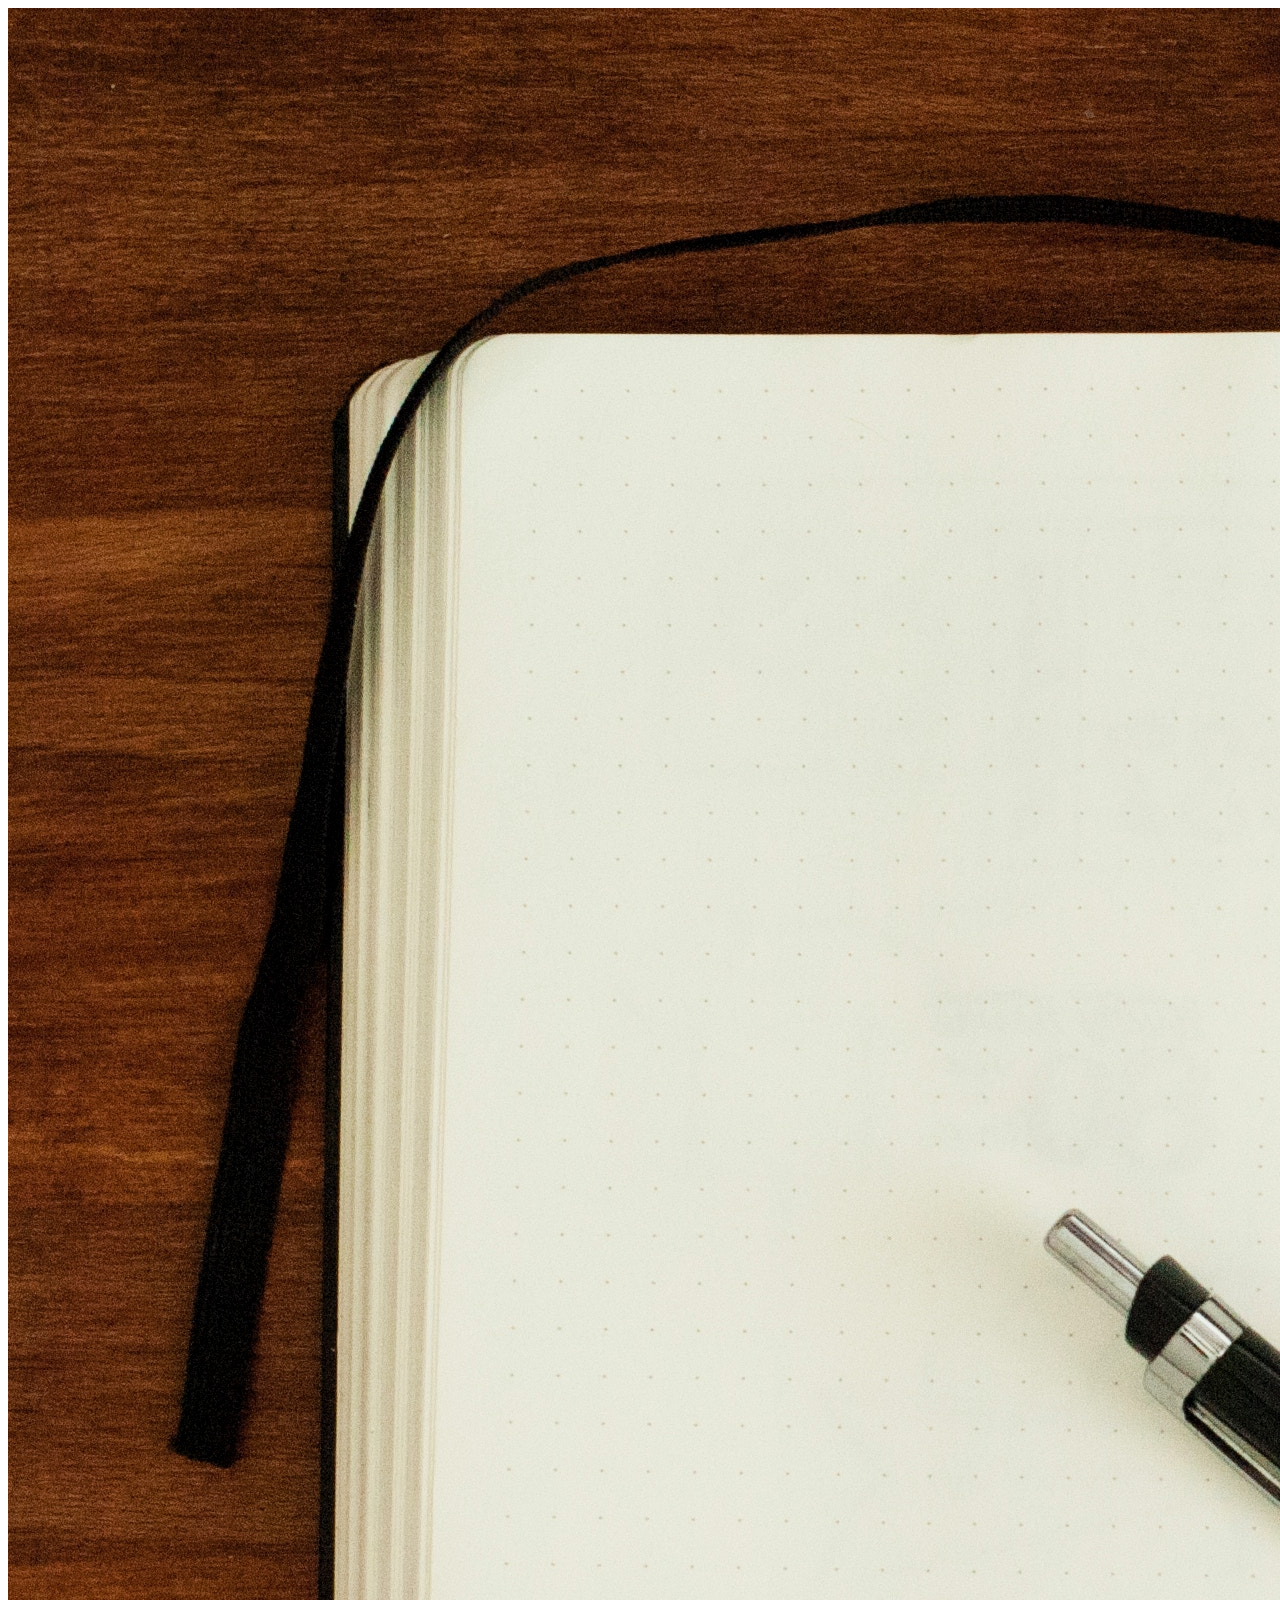
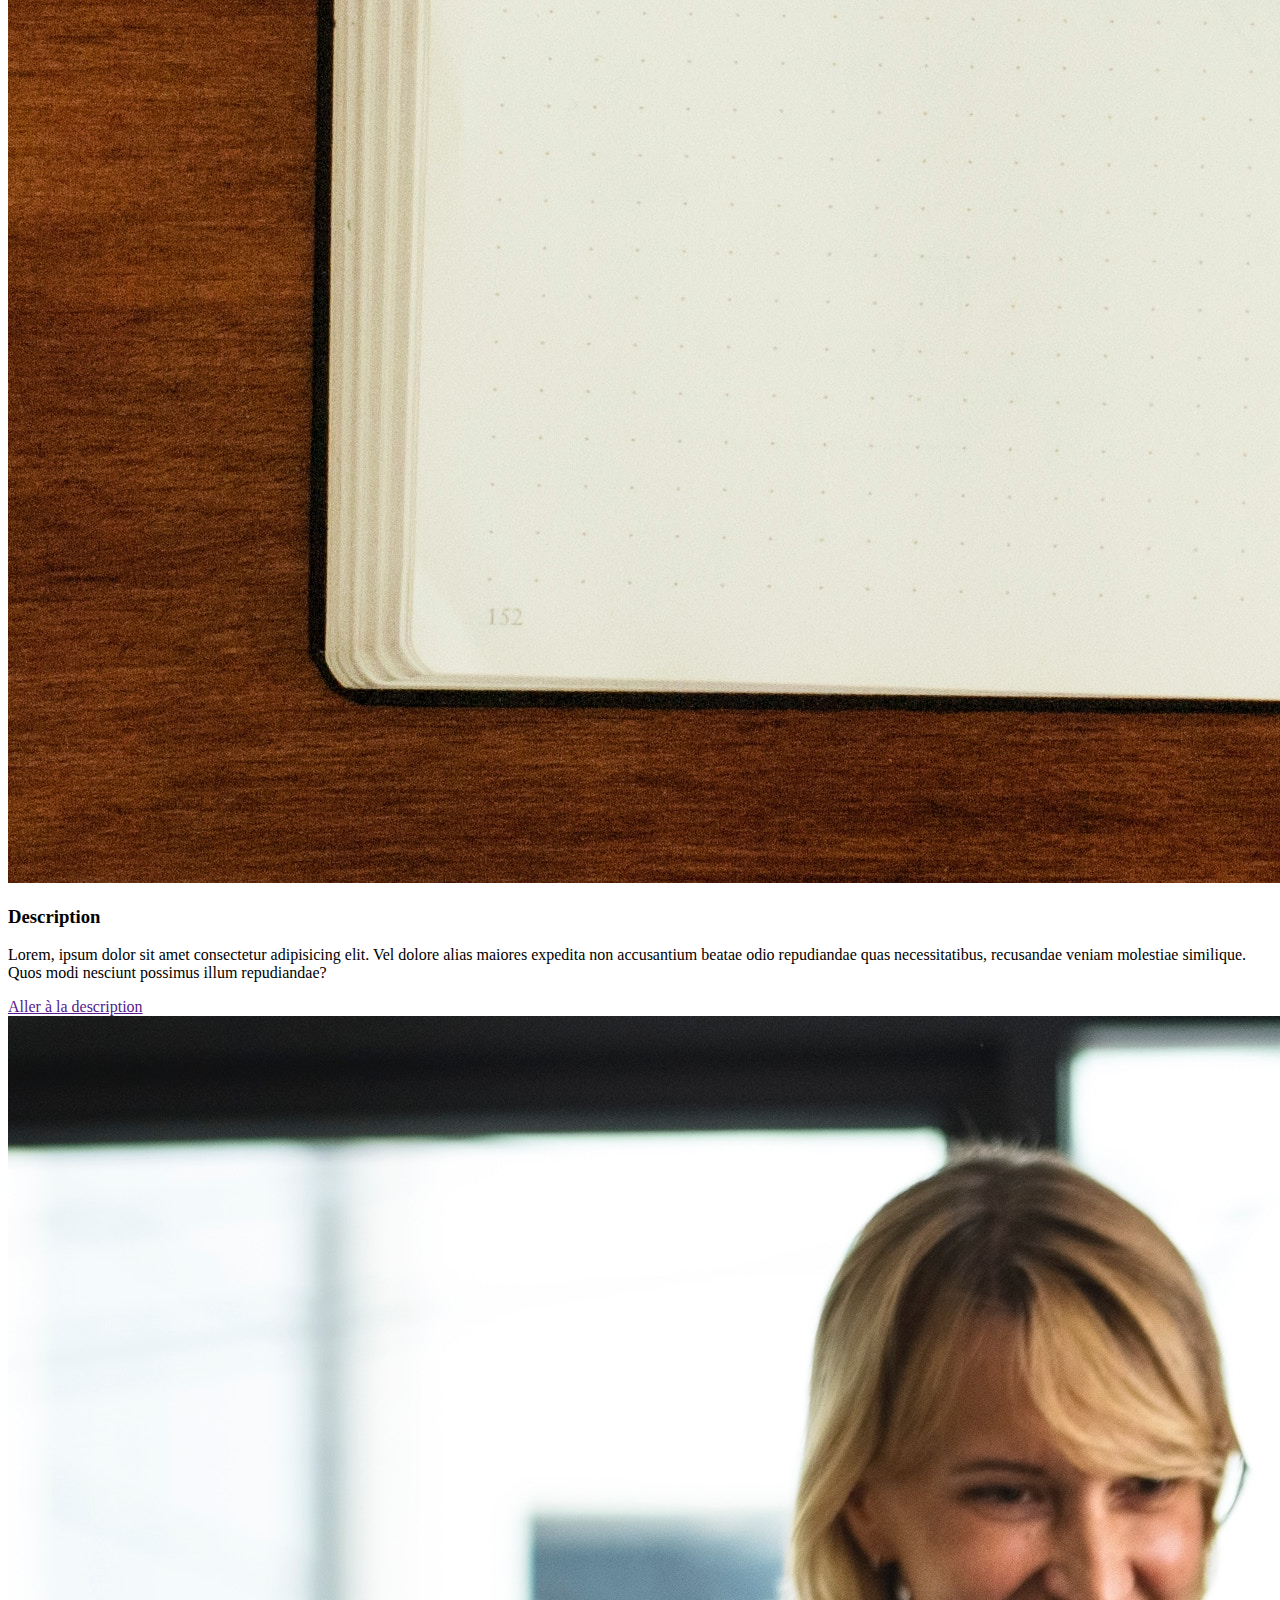
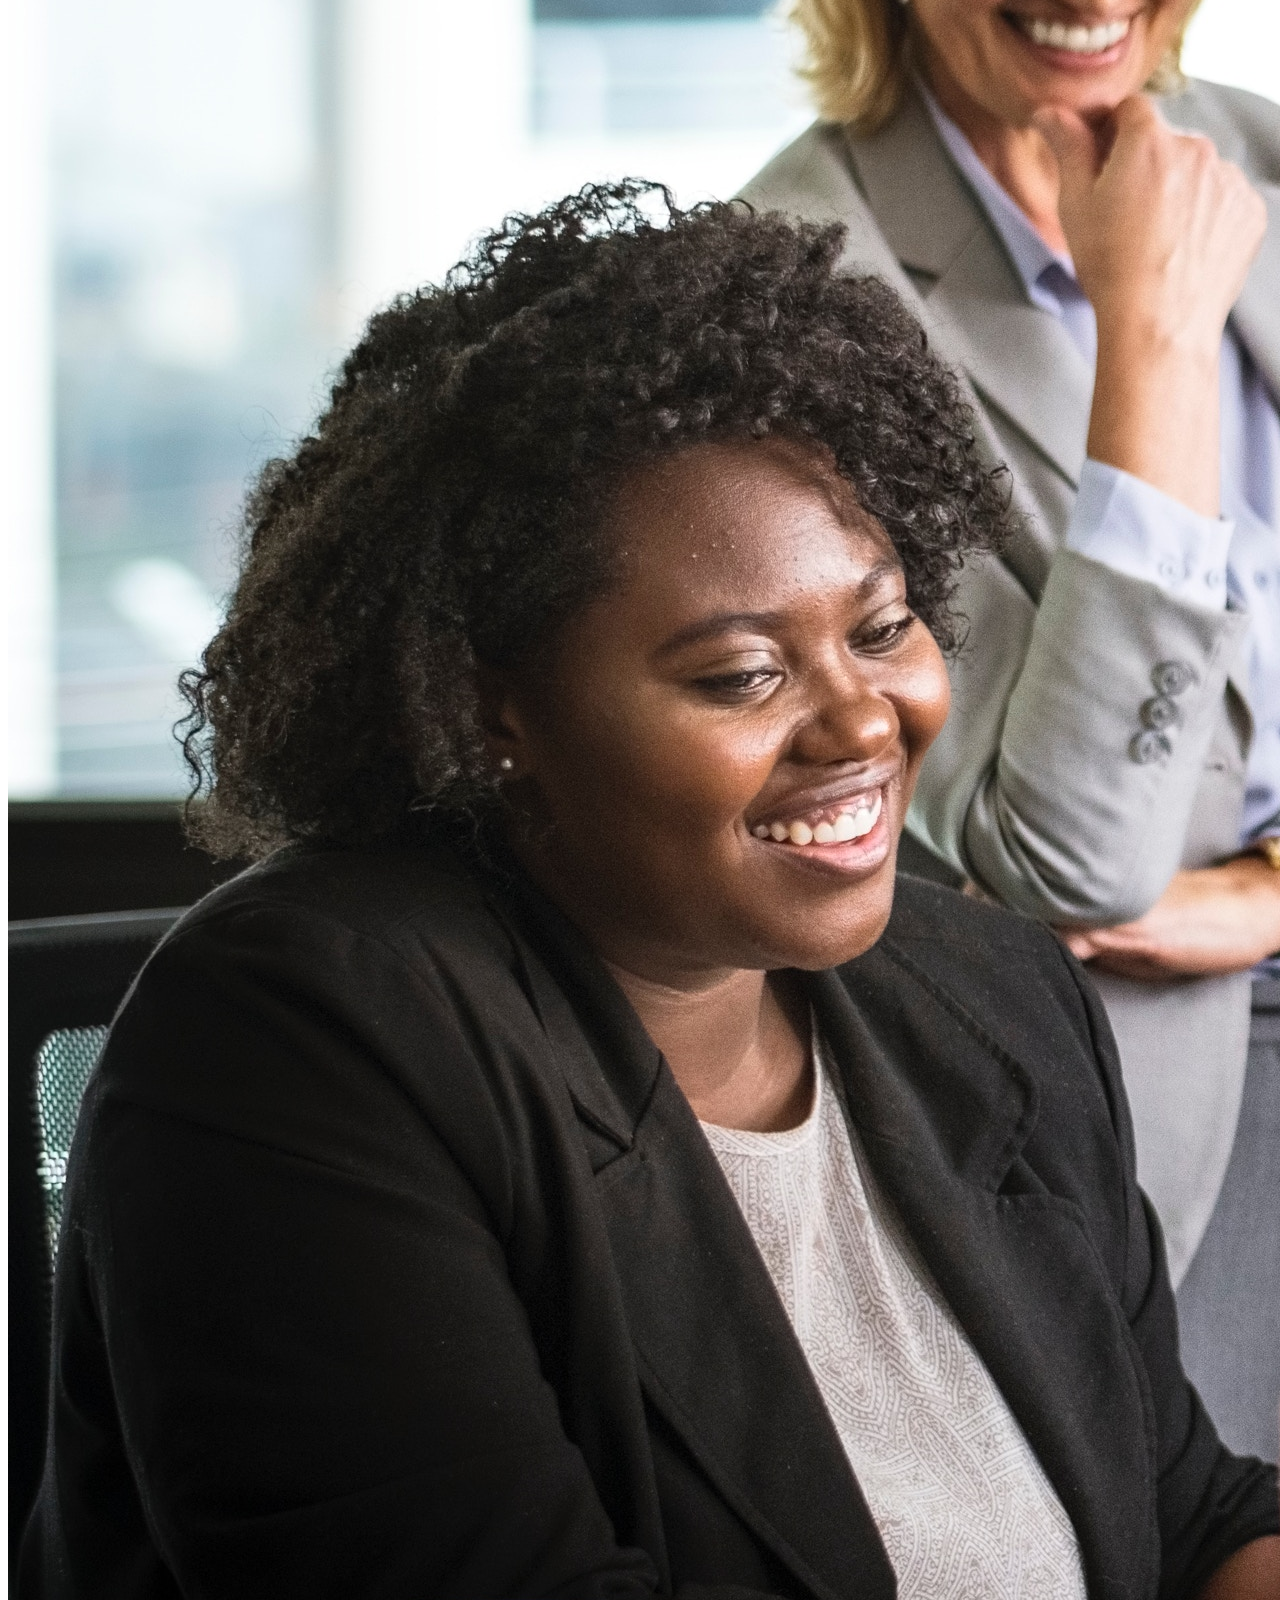
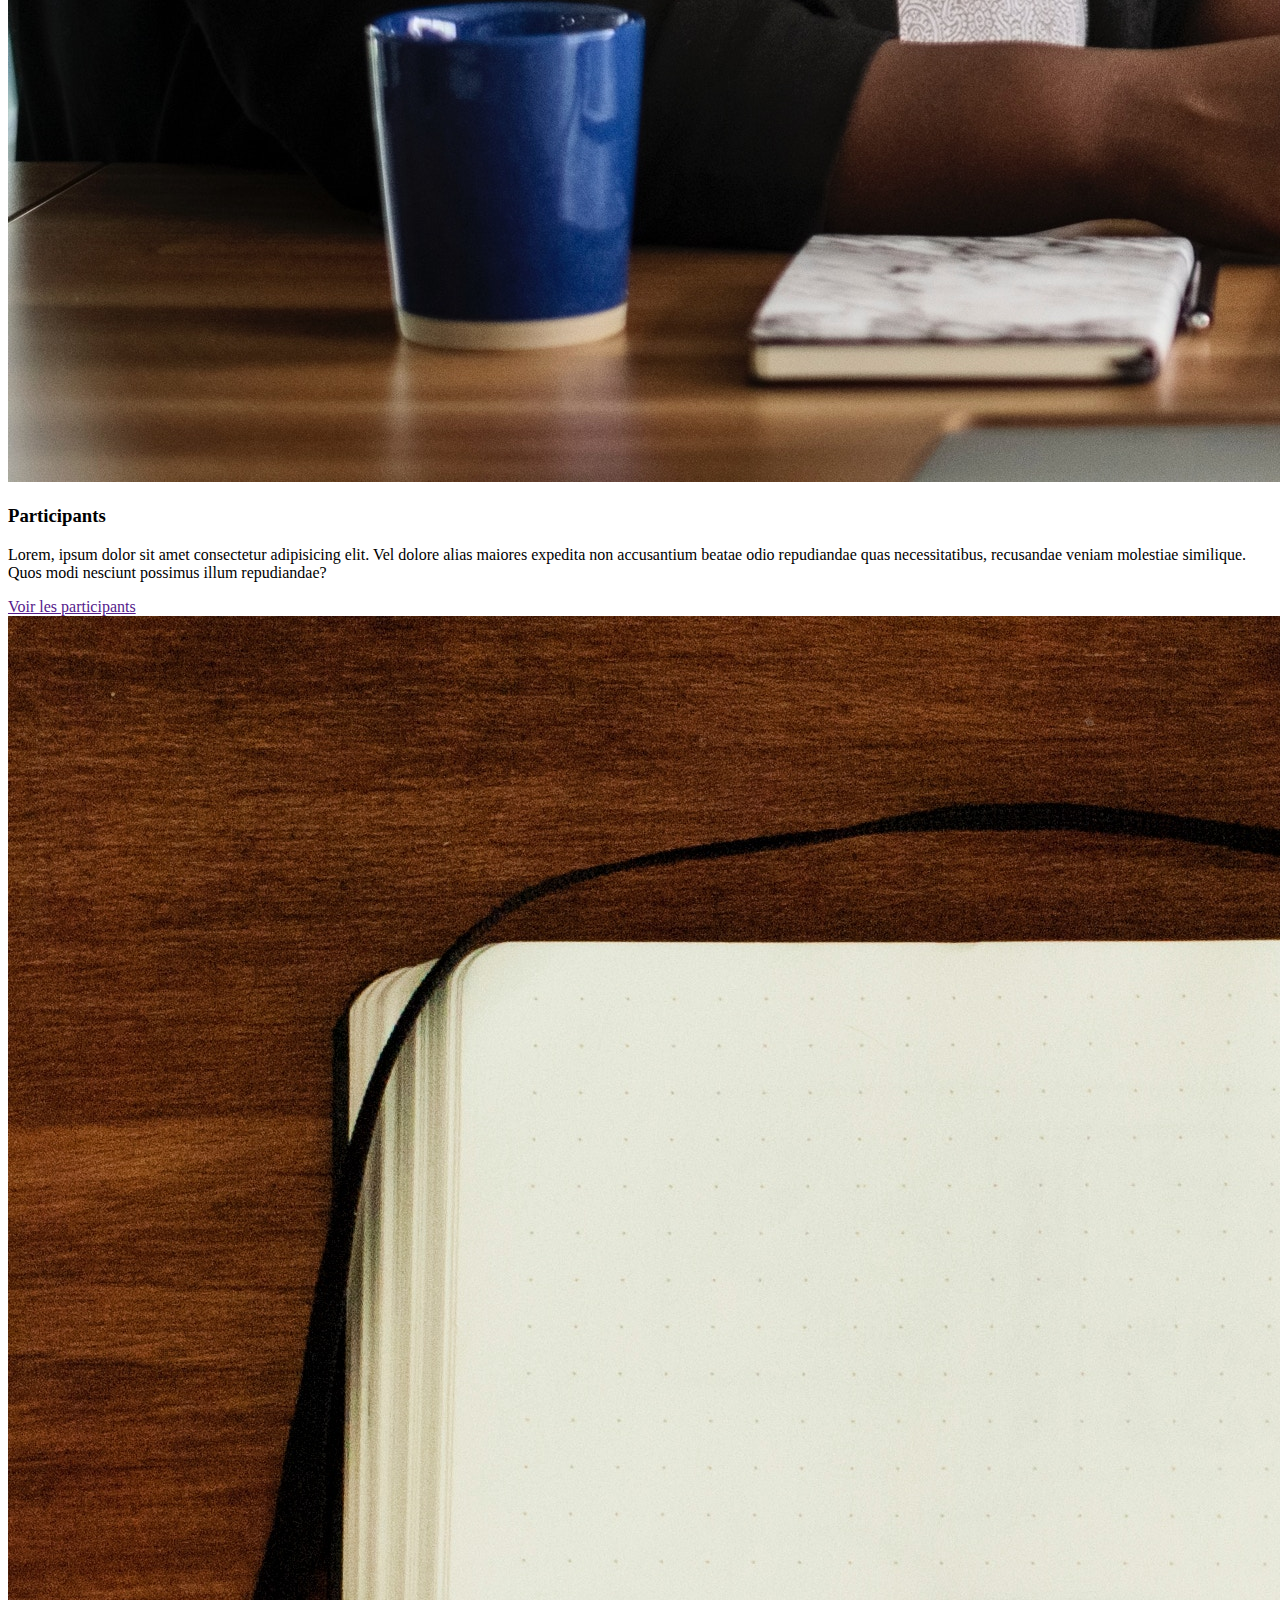
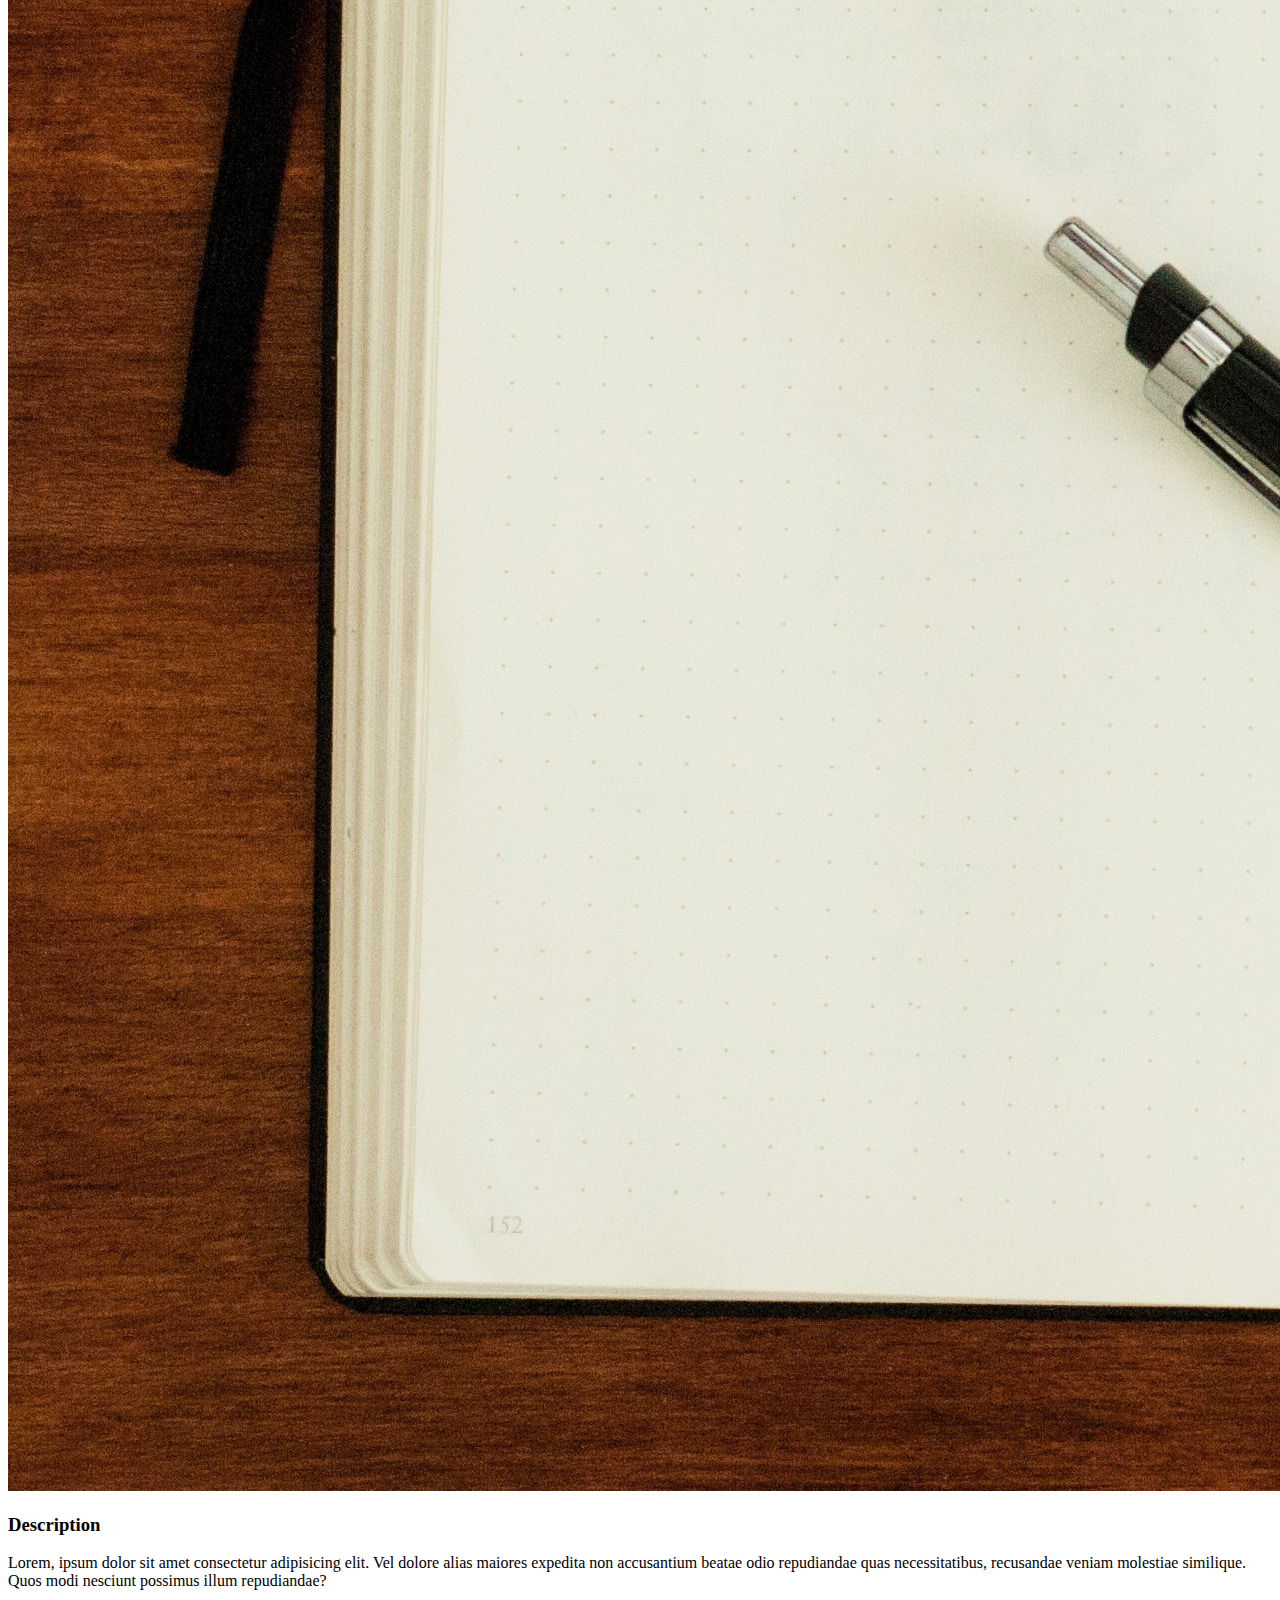
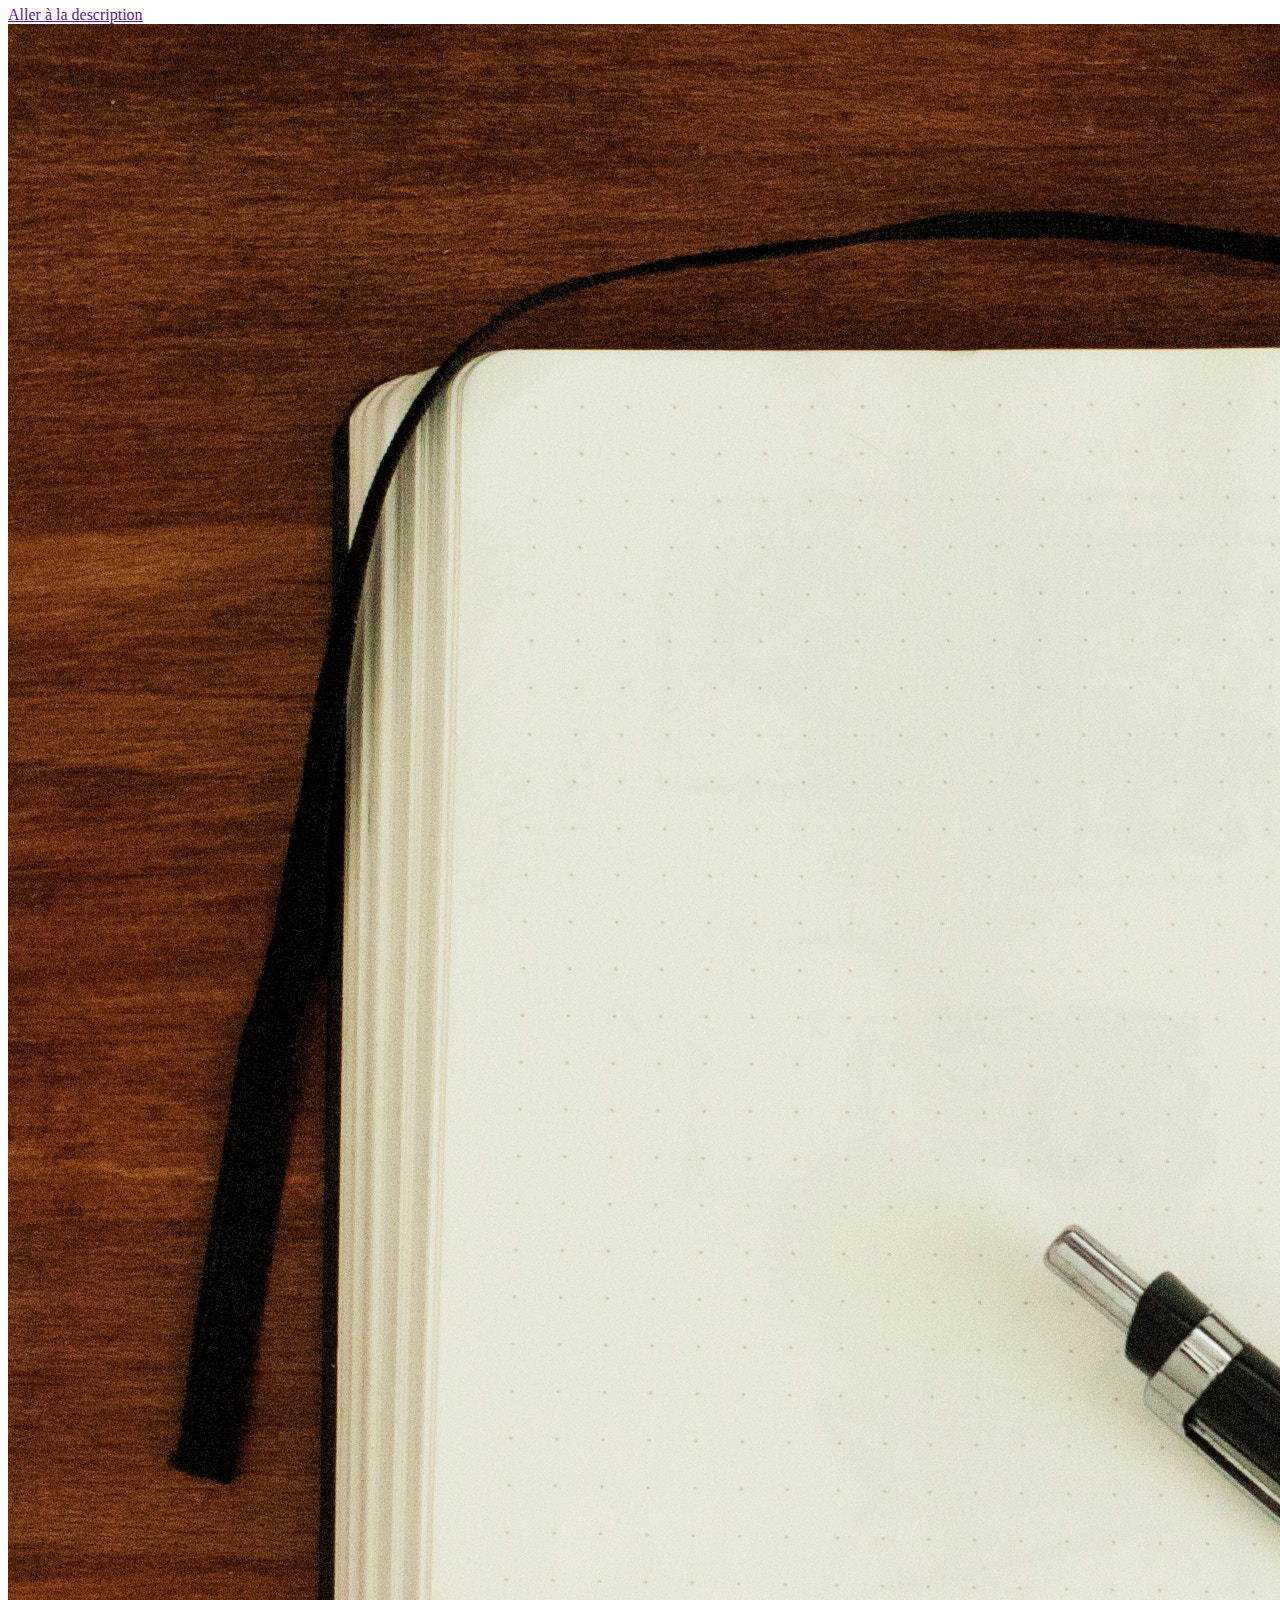
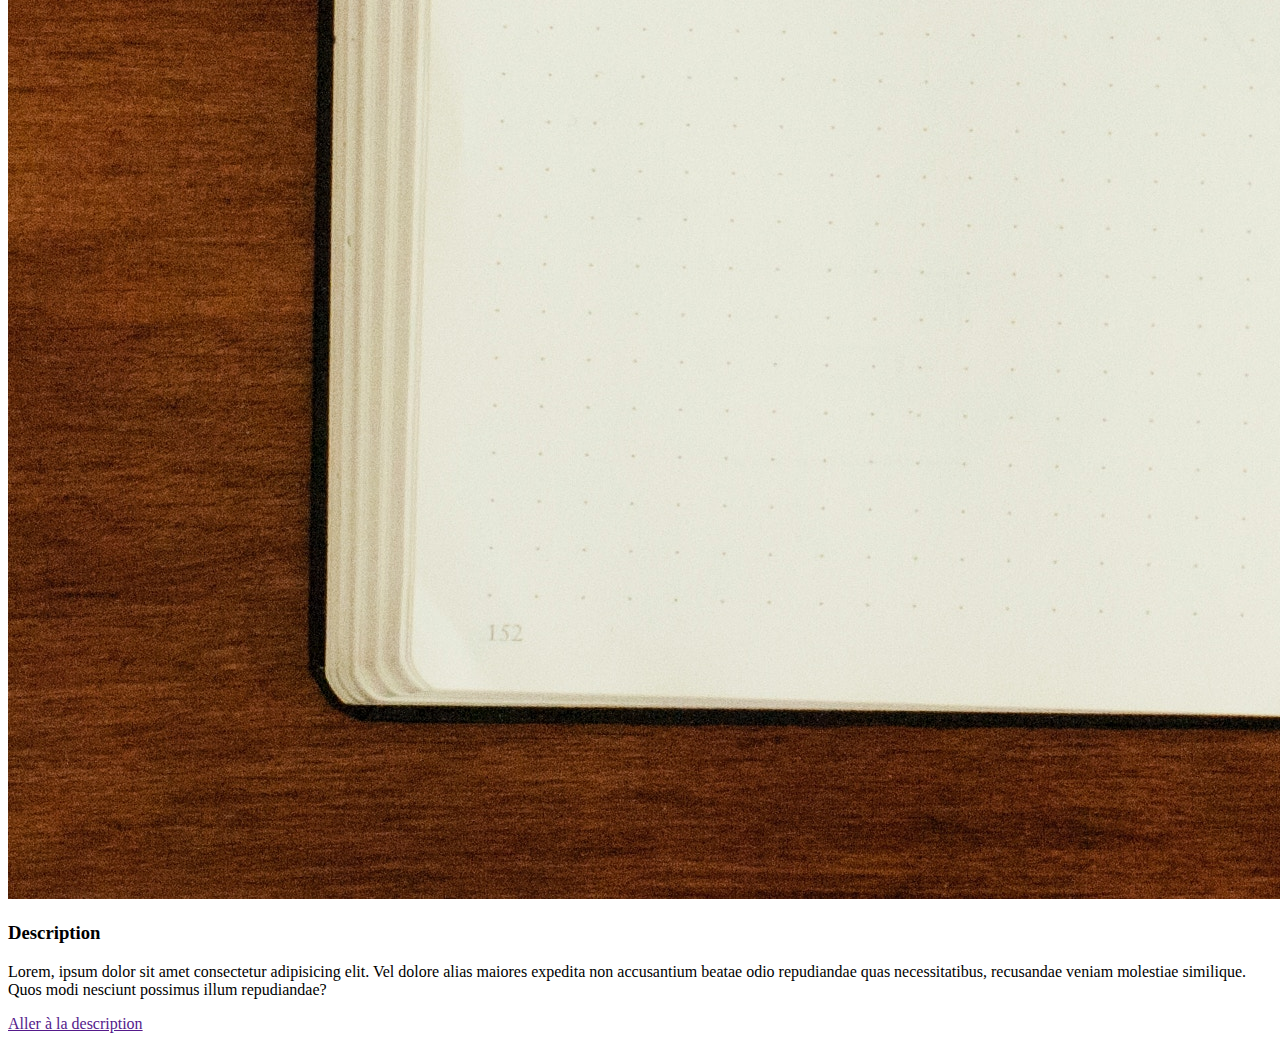
==== index.html @ c421513e "new article 'description'" ====
<!DOCTYPE html>
<html lang="en">
<head>
    <meta charset="UTF-8">
    <meta name="viewport" content="width=device-width, initial-scale=1.0">
    <meta http-equiv="X-UA-Compatible" content="ie=edge">
    <title>Présentation</title>
</head>
<body>

    <main>

        <article>
            <section>
                <img src="assets\img\mike-tinnion-327565-unsplash.jpg" alt="">
            </section>
            <section>
                <h3>Description</h3>
                <p>Lorem, ipsum dolor sit amet consectetur adipisicing elit. Vel dolore alias maiores expedita non accusantium beatae odio repudiandae quas necessitatibus, recusandae veniam molestiae similique. Quos modi nesciunt possimus illum repudiandae?</p>
                <a href="">Aller à la description</a>
            </section>
        </article>

        <article>
            <section>
                <img src="assets\img\rawpixel-684806-unsplash.jpg" alt="">
            </section>
            <section>
                <h3>Participants</h3>
                <p>Lorem, ipsum dolor sit amet consectetur adipisicing elit. Vel dolore alias maiores expedita non accusantium beatae odio repudiandae quas necessitatibus, recusandae veniam molestiae similique. Quos modi nesciunt possimus illum repudiandae?</p>
                <a href="">Voir les participants</a>
            </section>
        </article>

        <article>
            <section>
                <img src="assets\img\mike-tinnion-327565-unsplash.jpg" alt="">
            </section>
            <section>
                <h3>Description</h3>
                <p>Lorem, ipsum dolor sit amet consectetur adipisicing elit. Vel dolore alias maiores expedita non accusantium beatae odio repudiandae quas necessitatibus, recusandae veniam molestiae similique. Quos modi nesciunt possimus illum repudiandae?</p>
                <a href="">Aller à la description</a>
            </section>
        </article>
        
        <article>
            <section>
                <img src="assets\img\mike-tinnion-327565-unsplash.jpg" alt="">
            </section>
            <section>
                <h3>Description</h3>
                <p>Lorem, ipsum dolor sit amet consectetur adipisicing elit. Vel dolore alias maiores expedita non accusantium beatae odio repudiandae quas necessitatibus, recusandae veniam molestiae similique. Quos modi nesciunt possimus illum repudiandae?</p>
                <a href="">Aller à la description</a>
            </section>
        </article>

    </main>
    
</body>
</html>
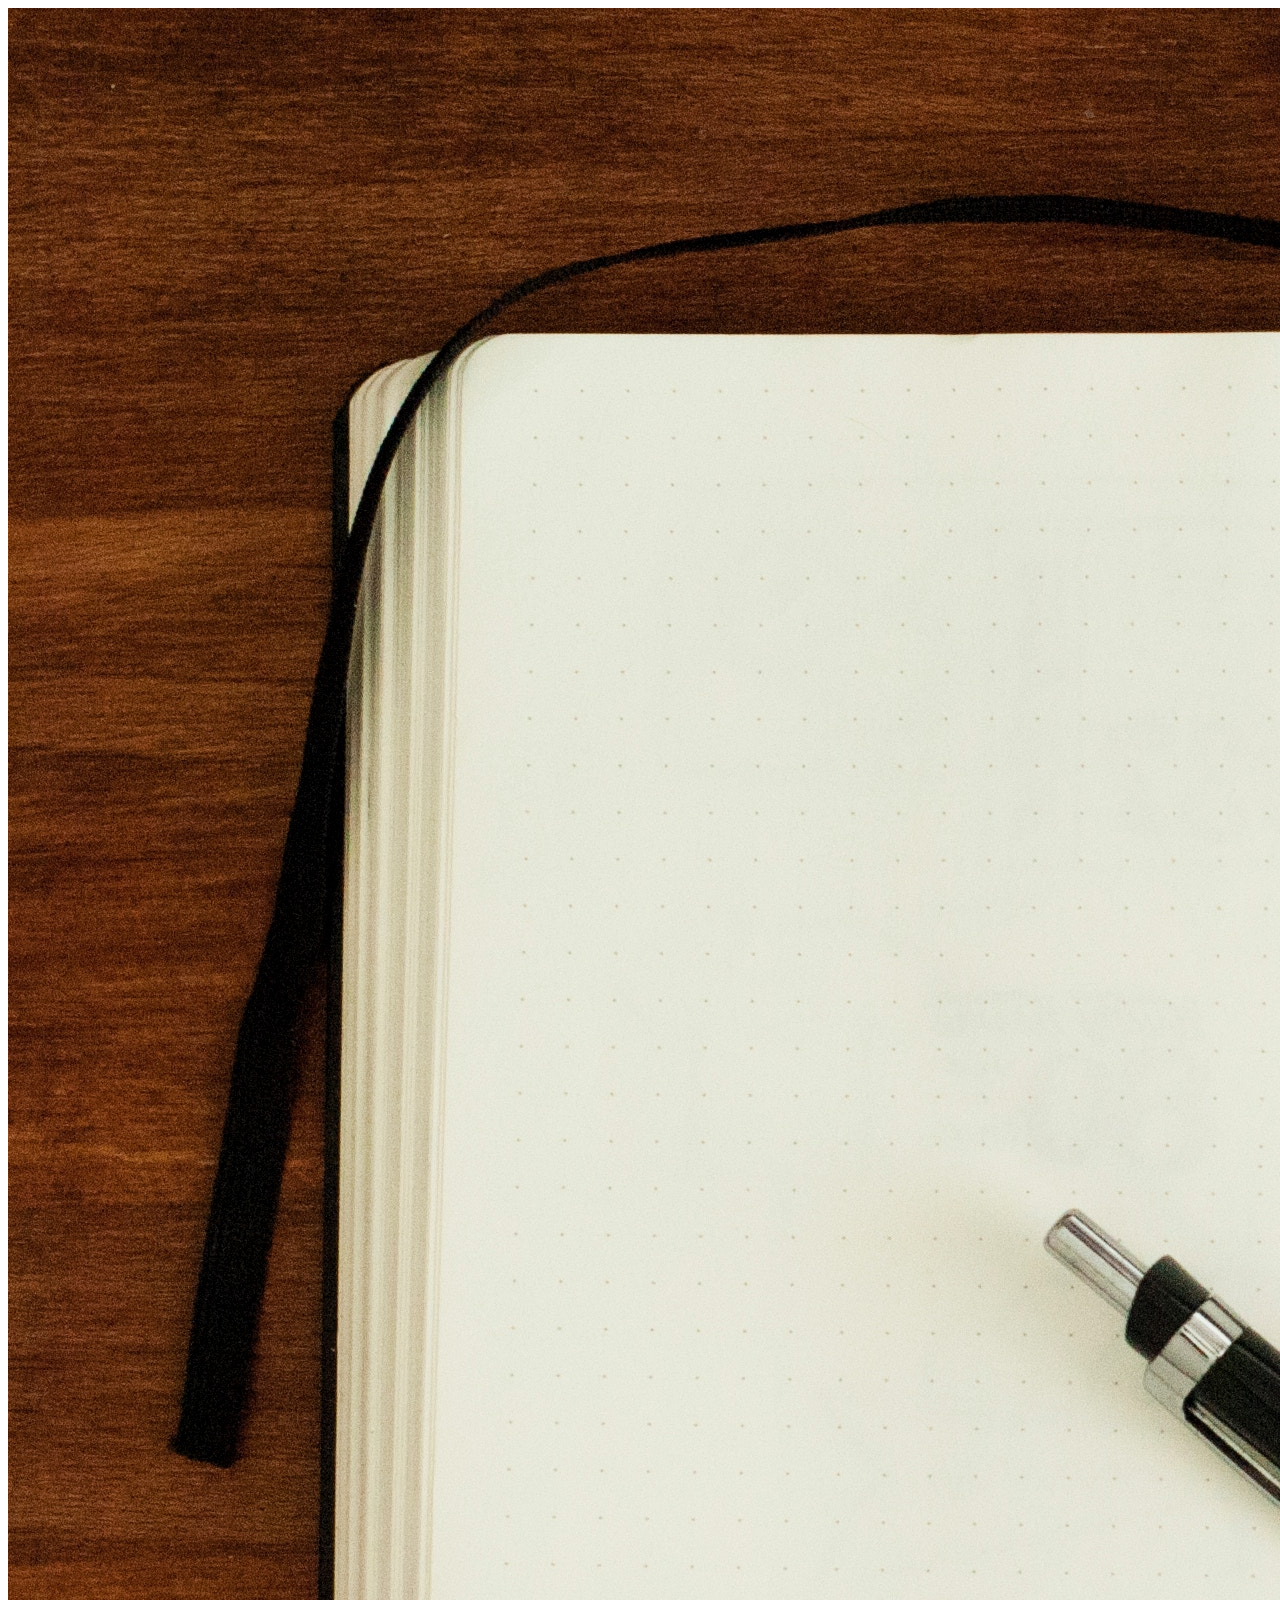
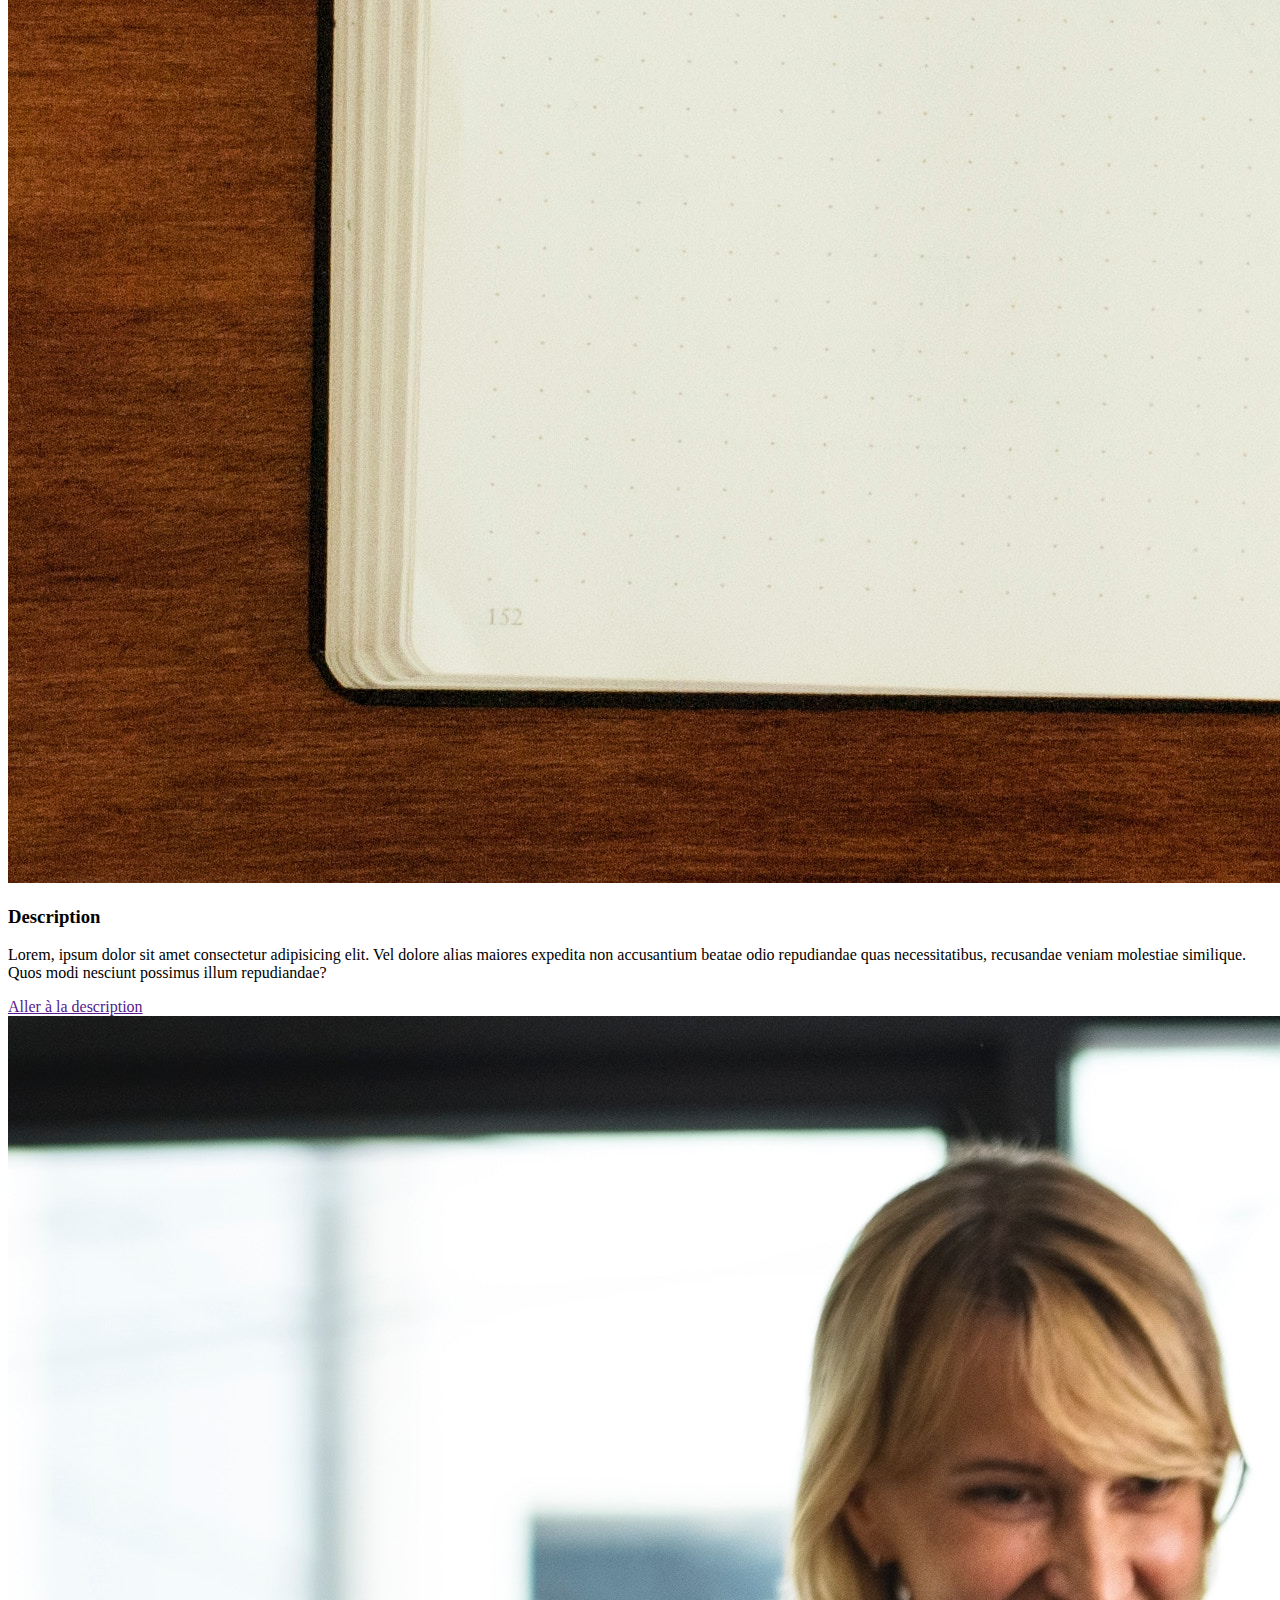
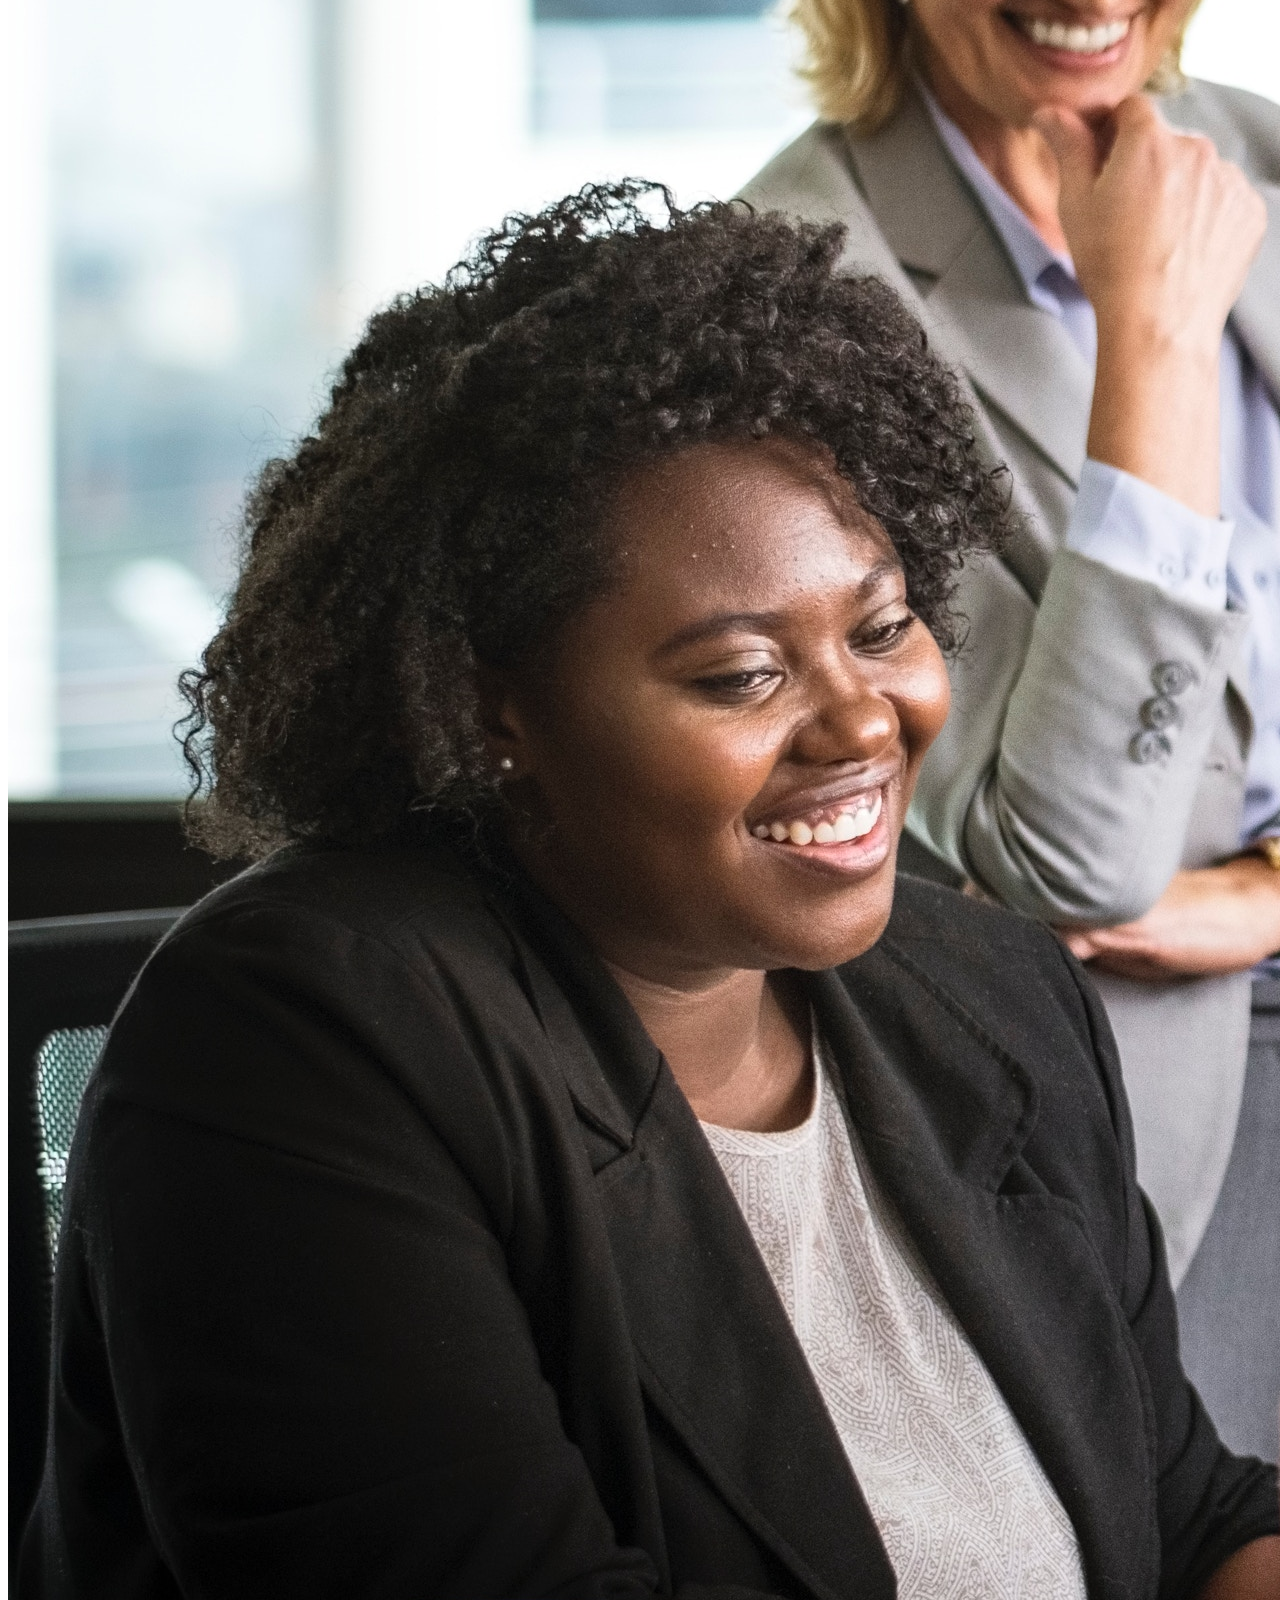
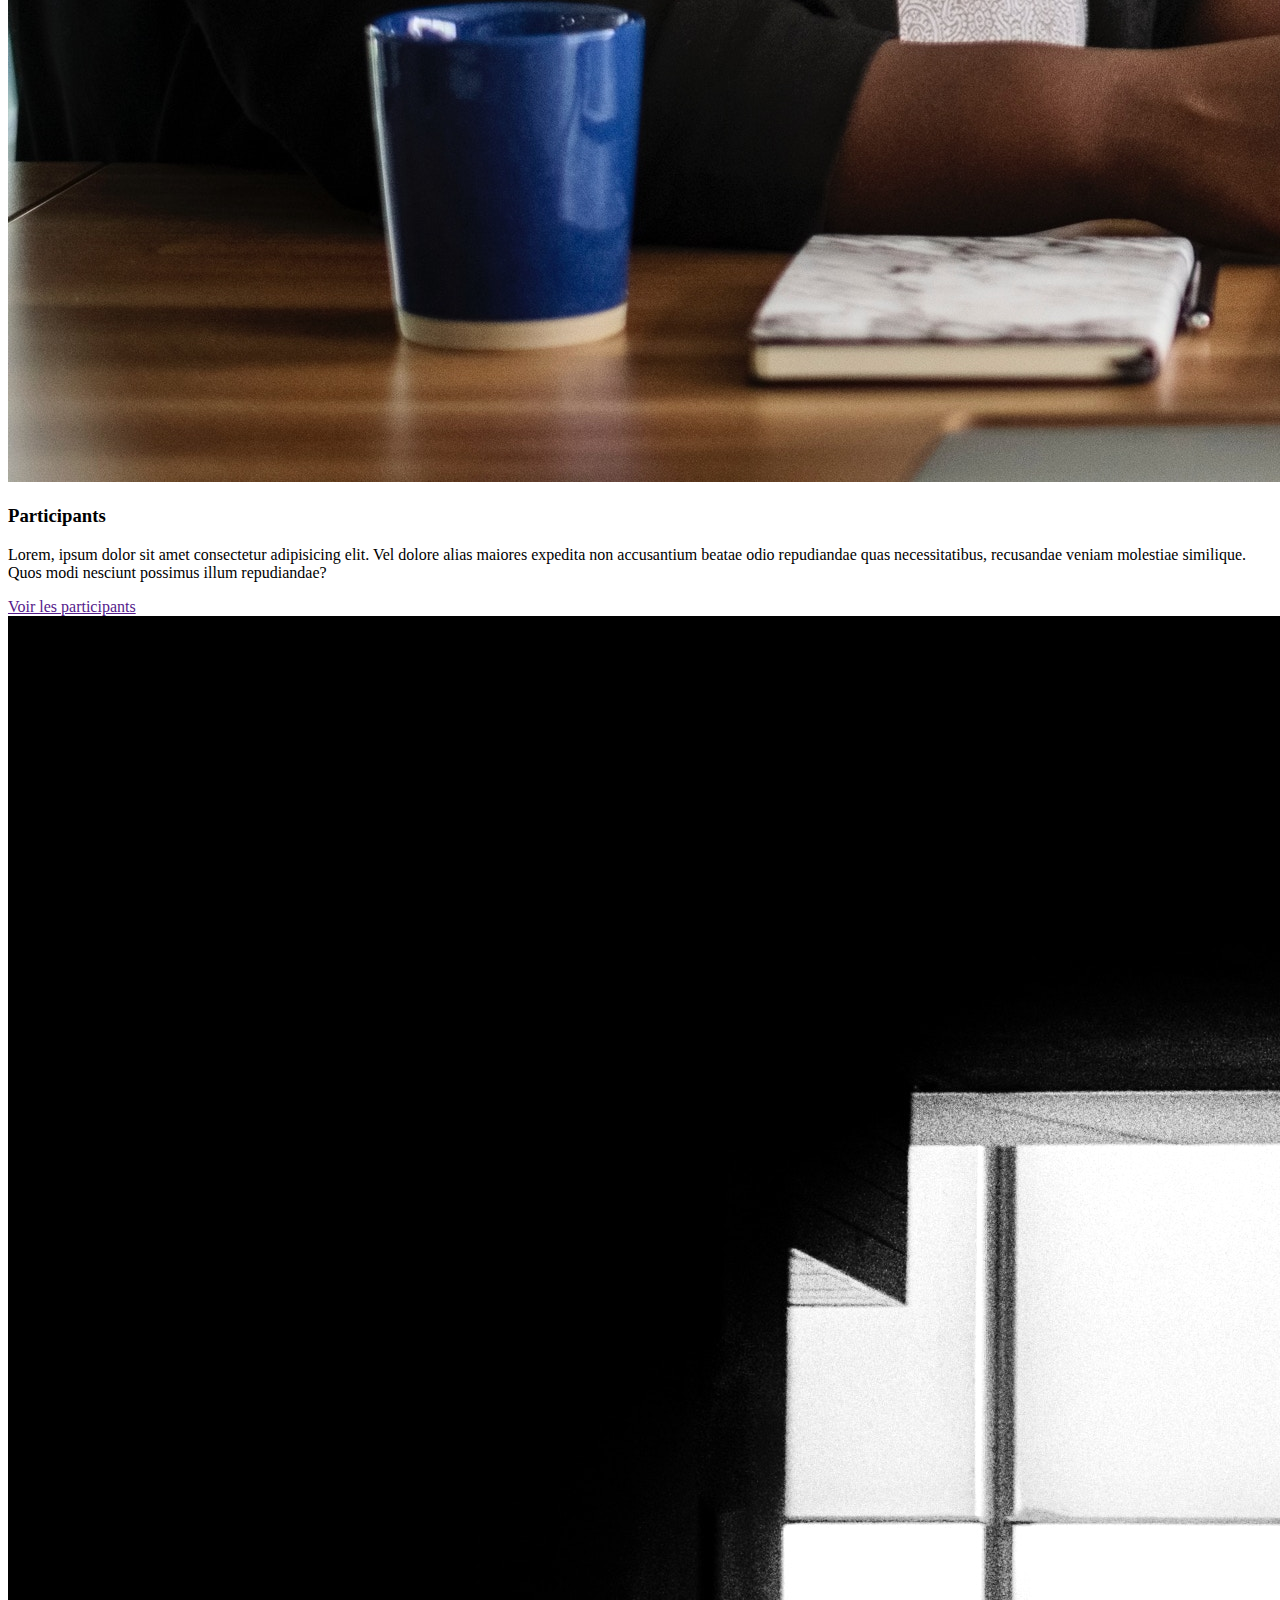
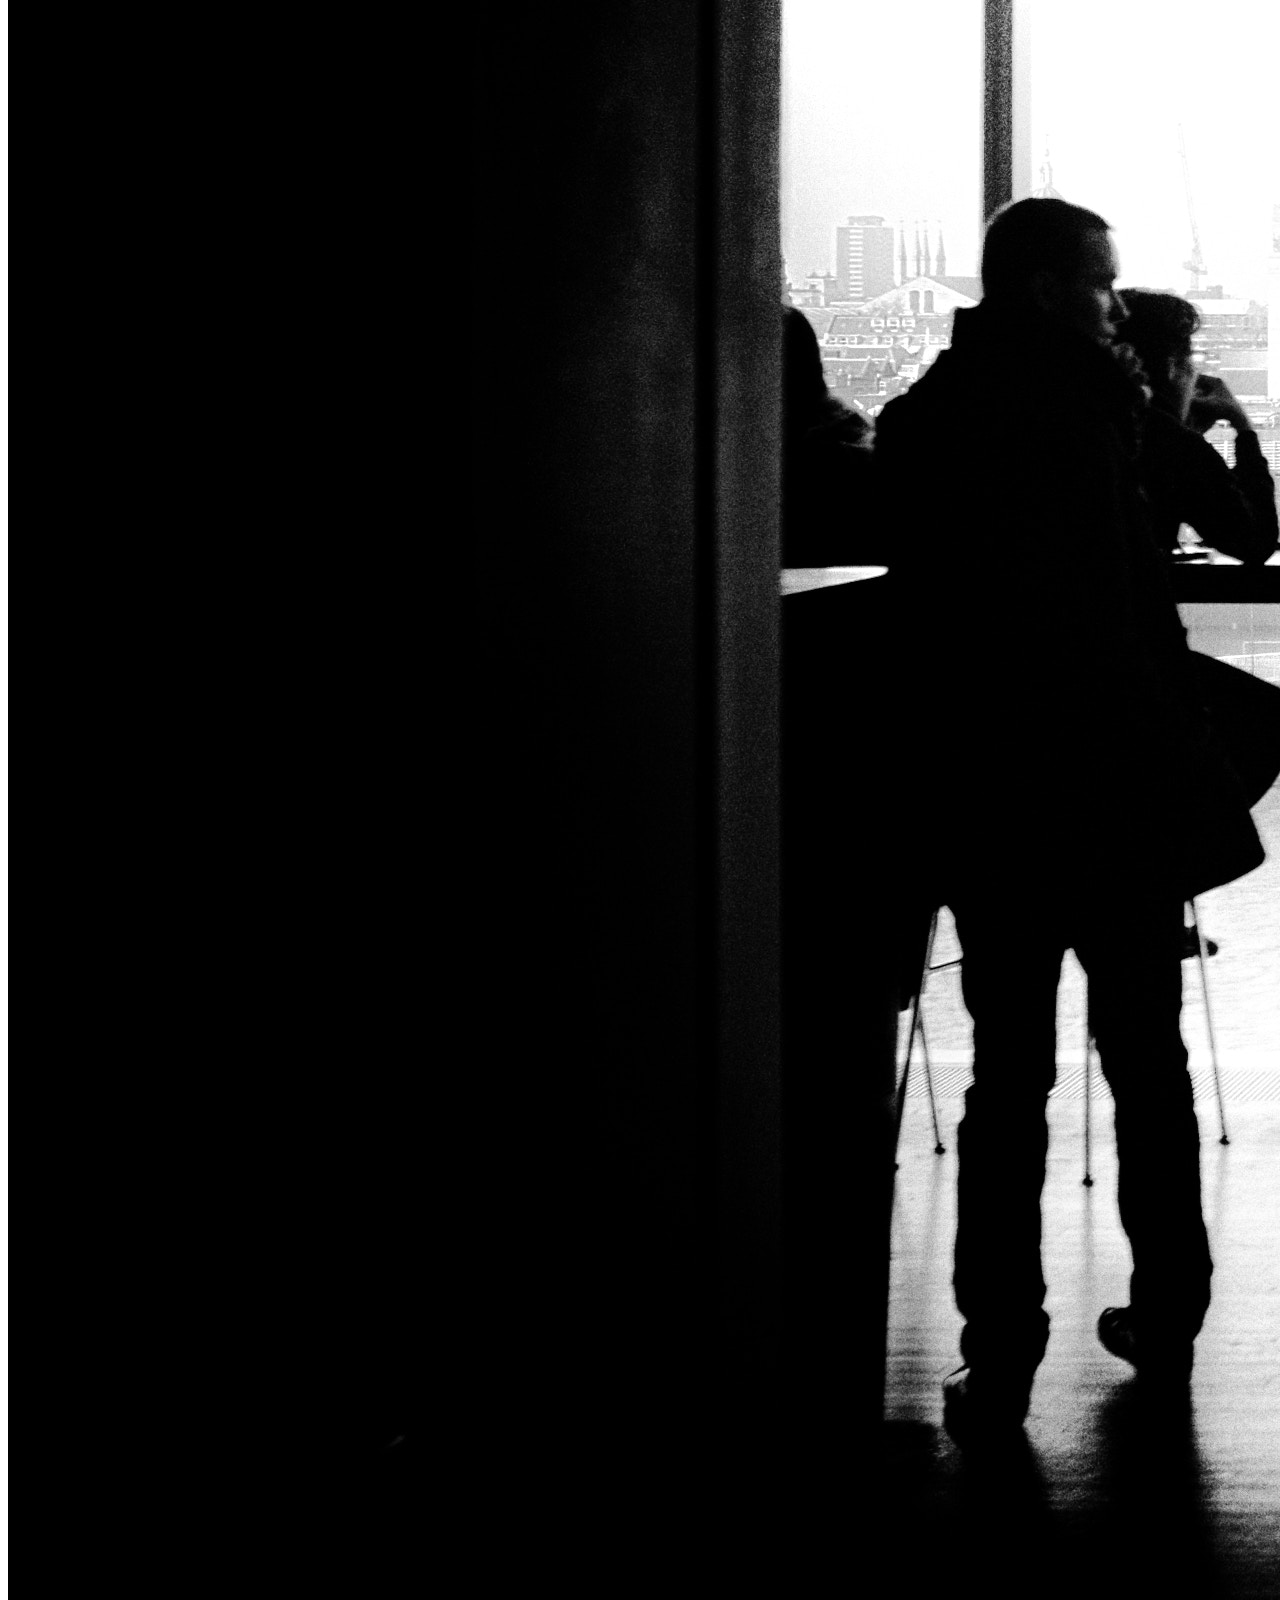
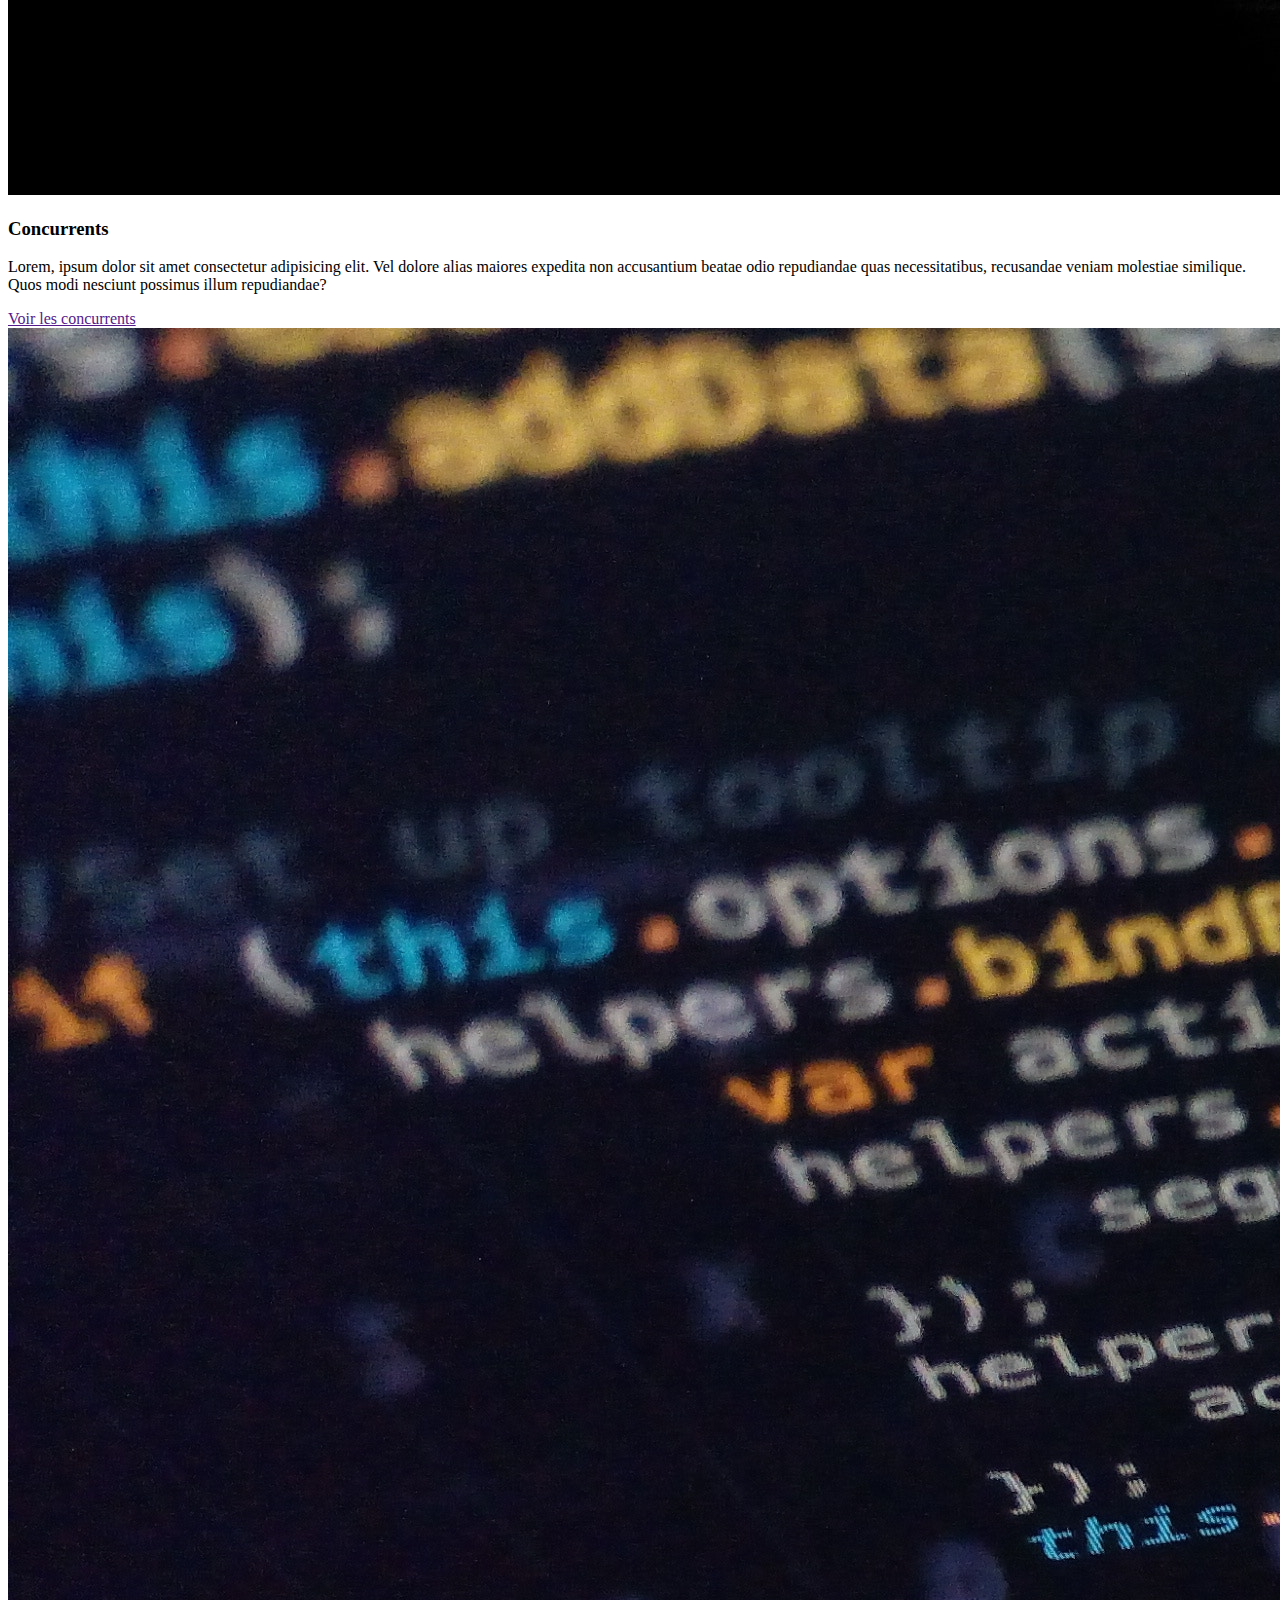
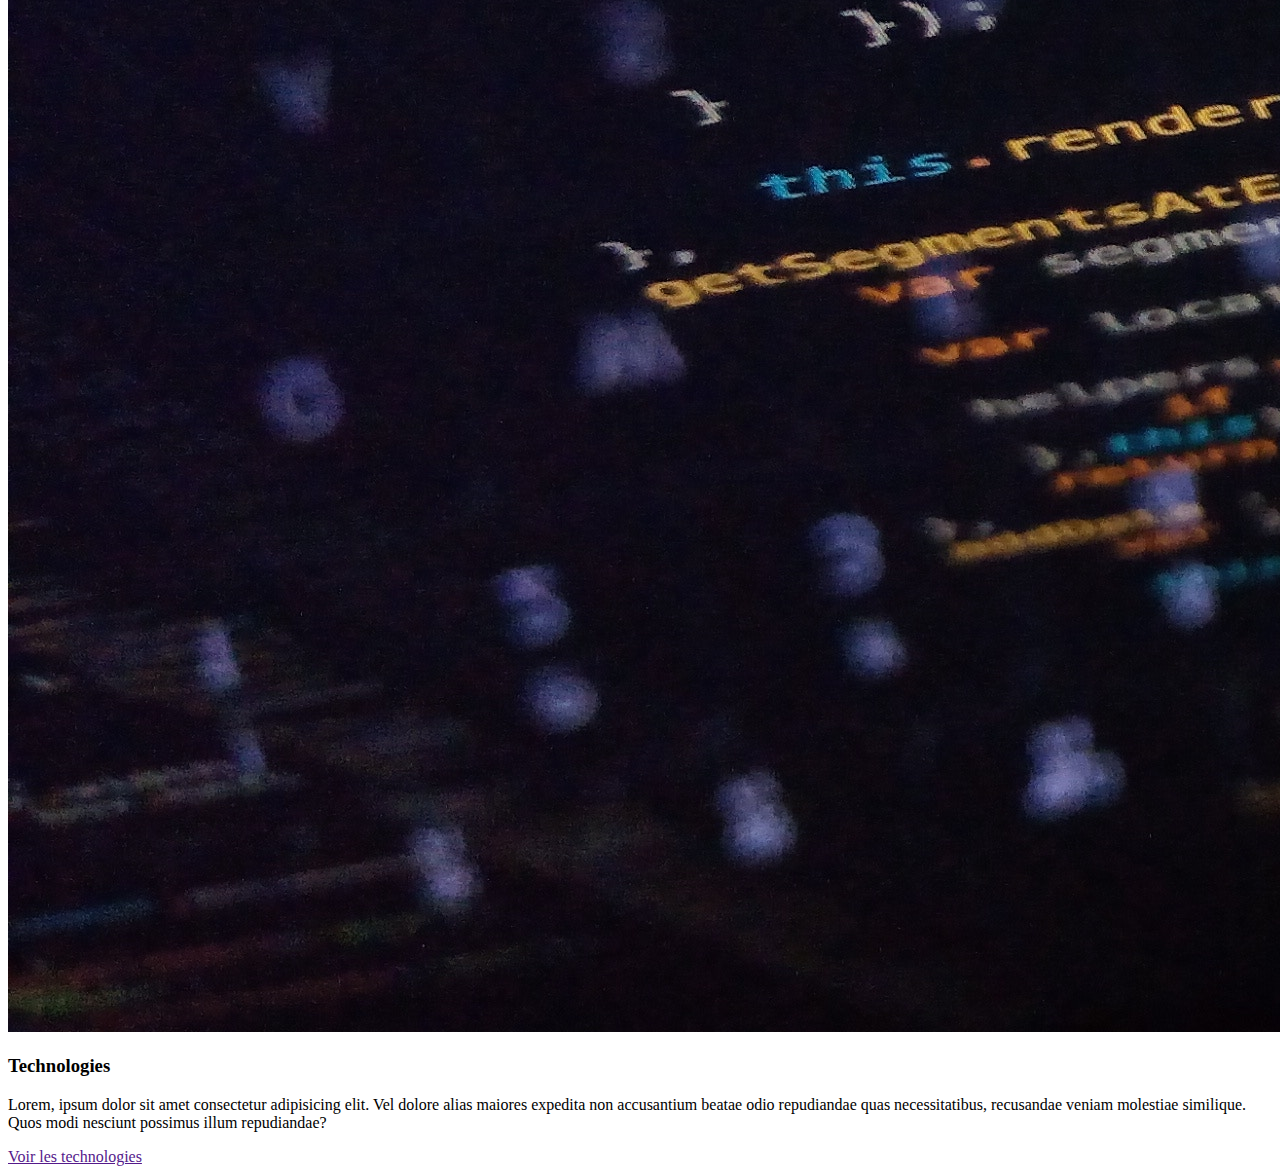
==== commit 082a3592: "change" ====
--- a/index.html
+++ b/index.html
@@ -34,23 +34,23 @@
 
         <article>
             <section>
-                <img src="assets\img\mike-tinnion-327565-unsplash.jpg" alt="">
+                <img src="assets\img\samuel-zeller-4138-unsplash.jpg" alt="">
             </section>
             <section>
-                <h3>Description</h3>
+                <h3>Concurrents</h3>
                 <p>Lorem, ipsum dolor sit amet consectetur adipisicing elit. Vel dolore alias maiores expedita non accusantium beatae odio repudiandae quas necessitatibus, recusandae veniam molestiae similique. Quos modi nesciunt possimus illum repudiandae?</p>
-                <a href="">Aller à la description</a>
+                <a href="">Voir les concurrents</a>
             </section>
         </article>
         
         <article>
             <section>
-                <img src="assets\img\mike-tinnion-327565-unsplash.jpg" alt="">
+                <img src="assets\img\irvan-smith-563895-unsplash.jpg" alt="">
             </section>
             <section>
-                <h3>Description</h3>
+                <h3>Technologies</h3>
                 <p>Lorem, ipsum dolor sit amet consectetur adipisicing elit. Vel dolore alias maiores expedita non accusantium beatae odio repudiandae quas necessitatibus, recusandae veniam molestiae similique. Quos modi nesciunt possimus illum repudiandae?</p>
-                <a href="">Aller à la description</a>
+                <a href="">Voir les technologies</a>
             </section>
         </article>
 
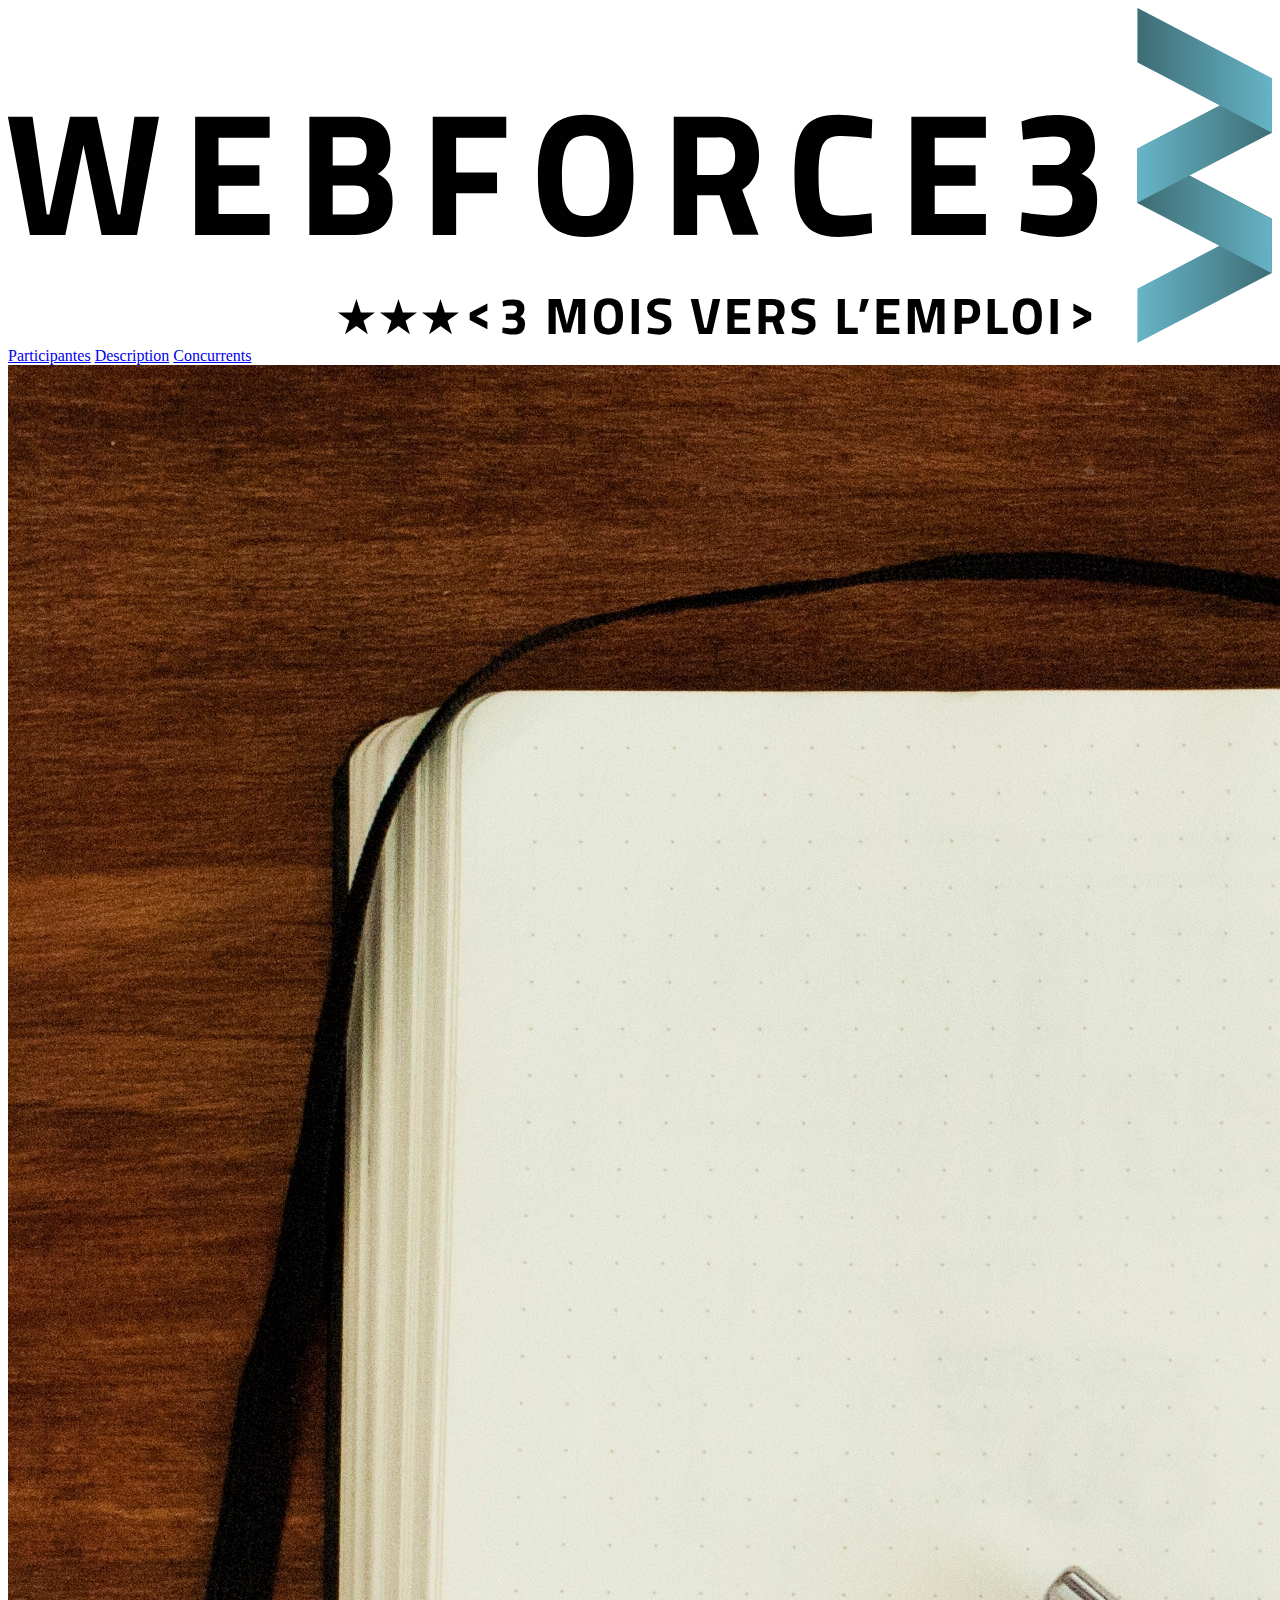
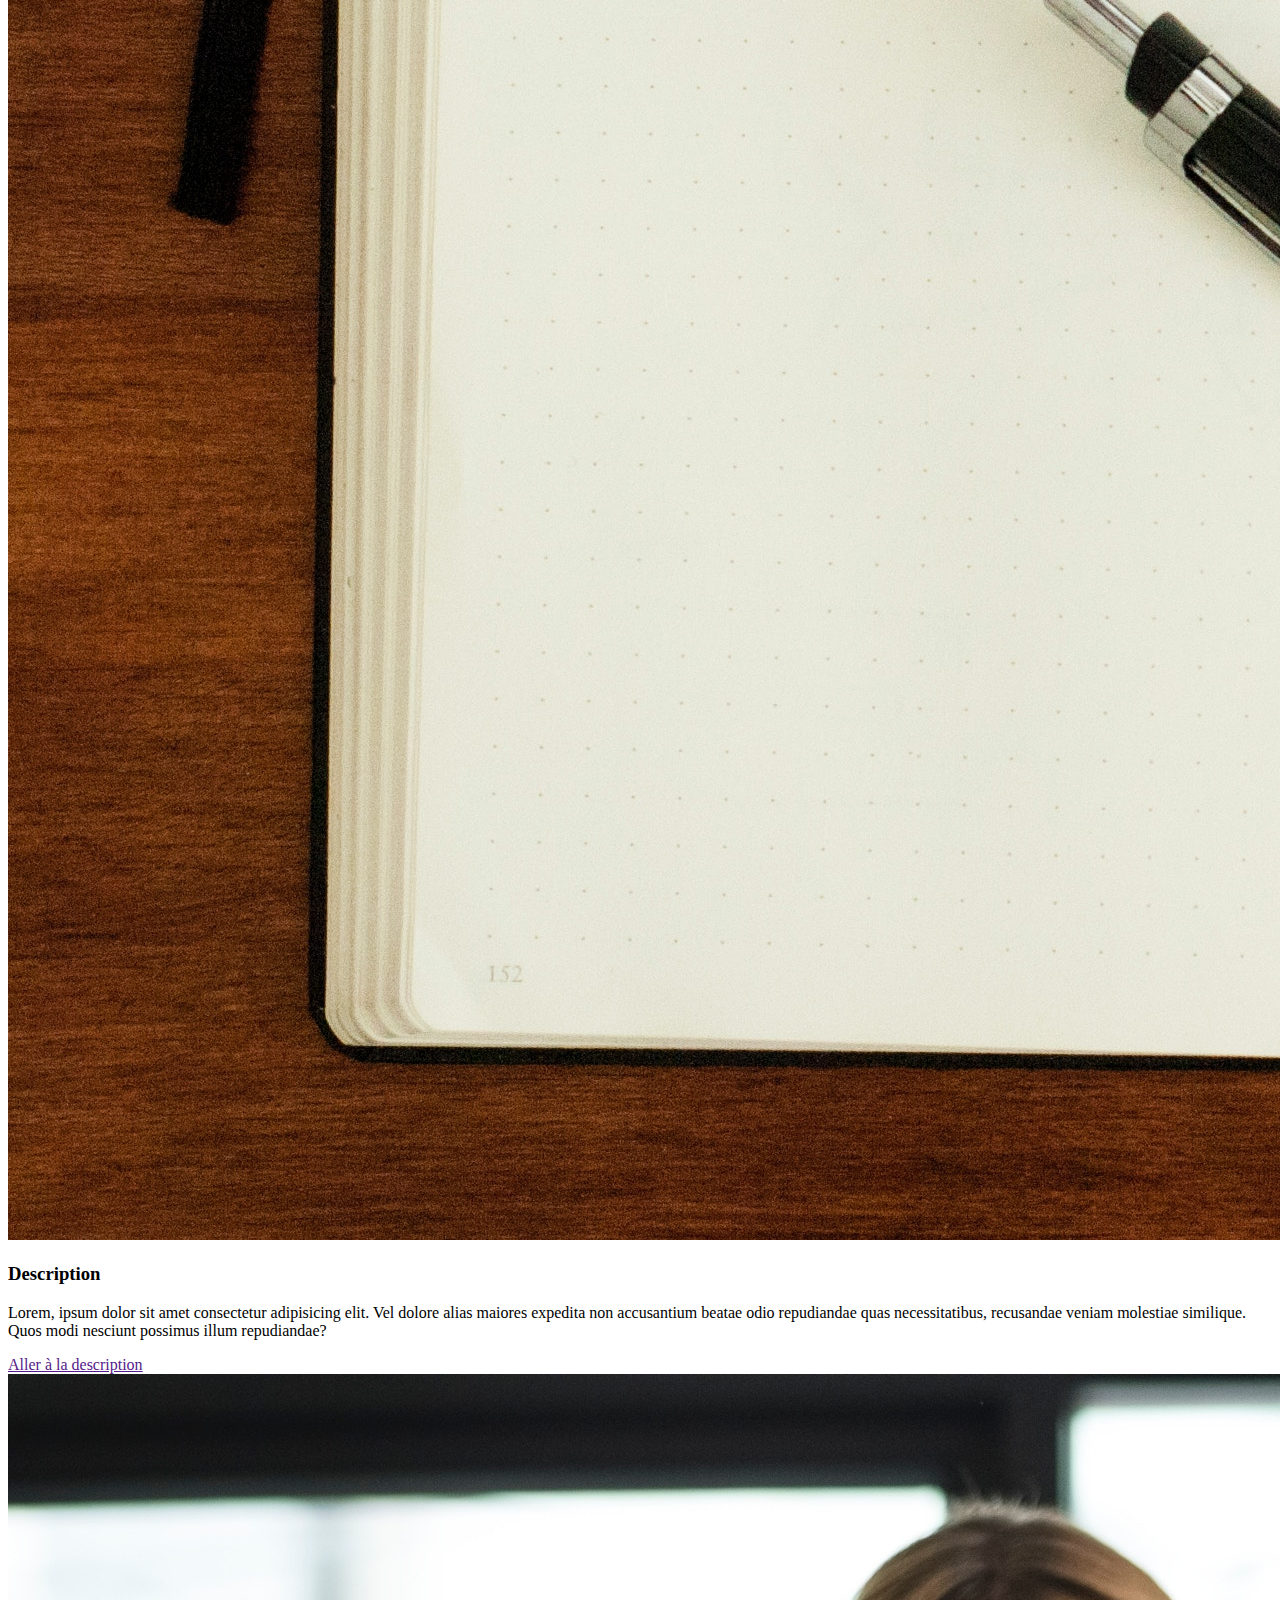
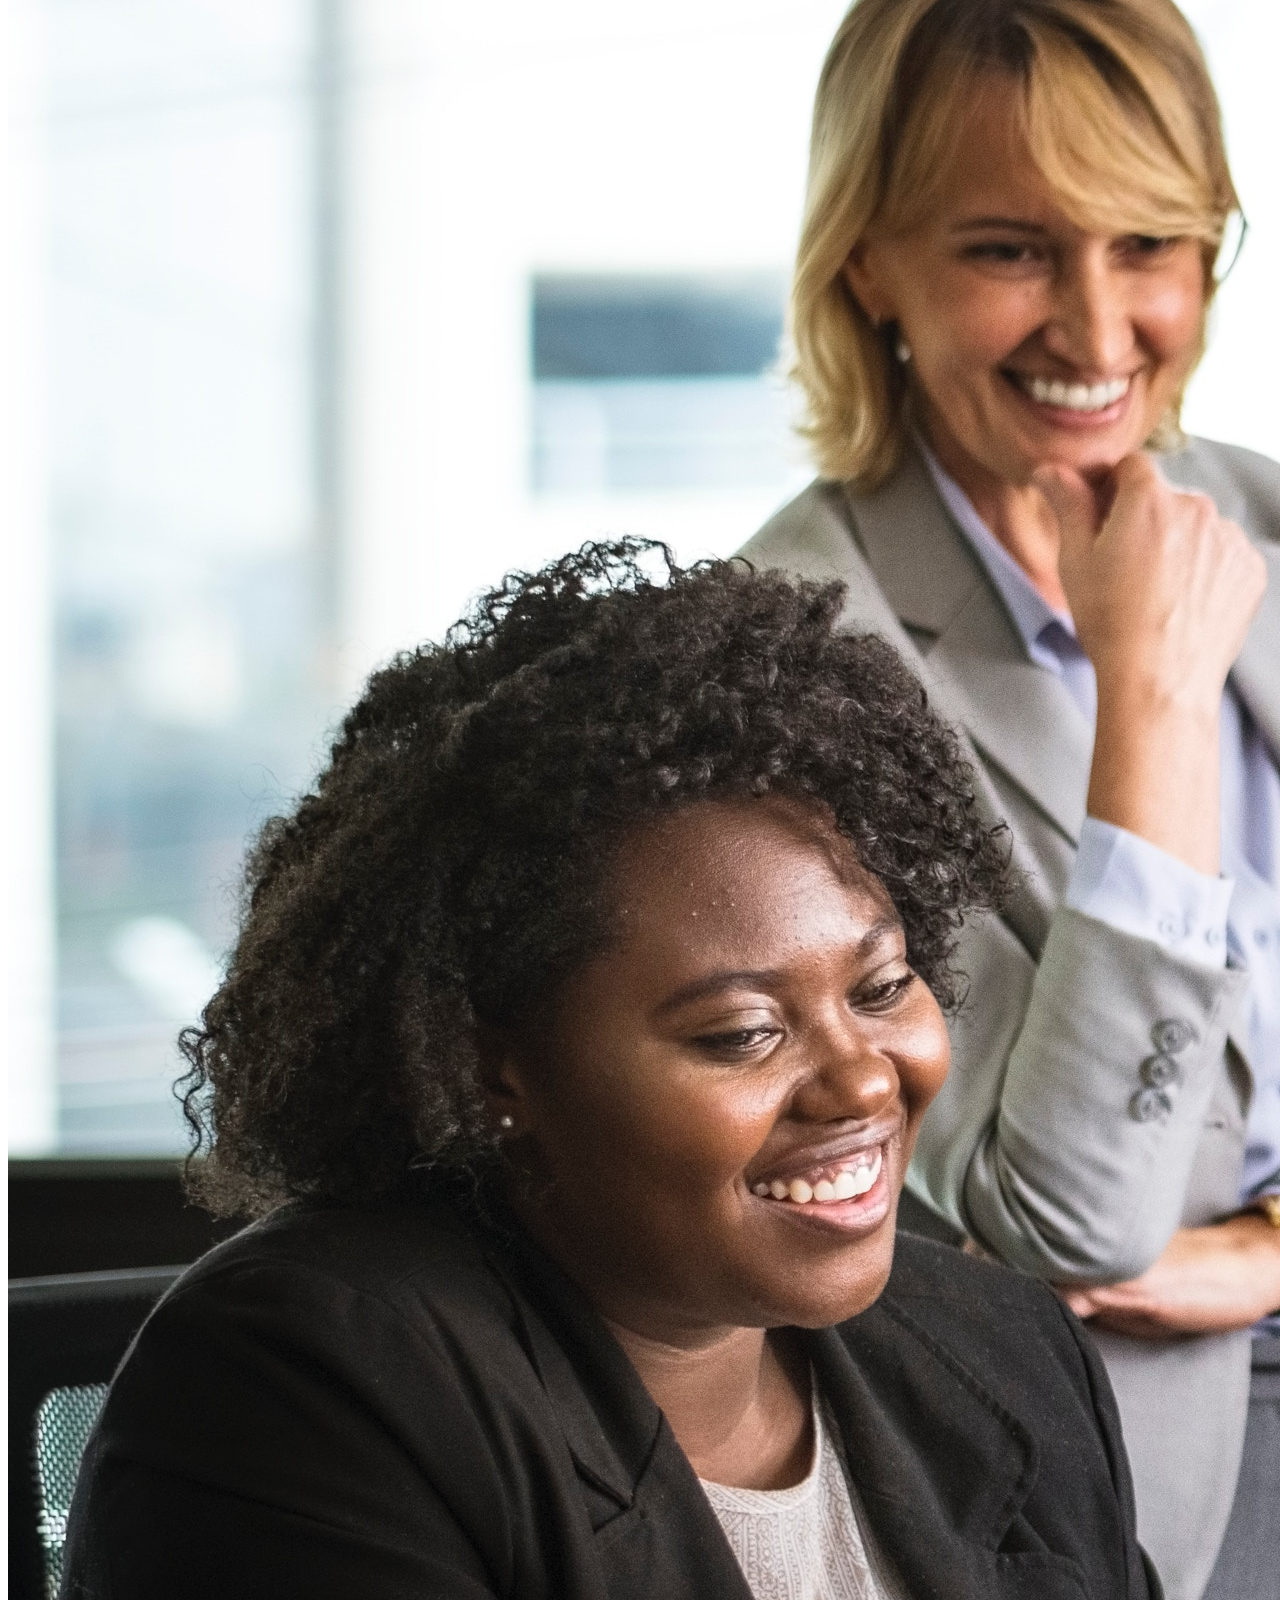
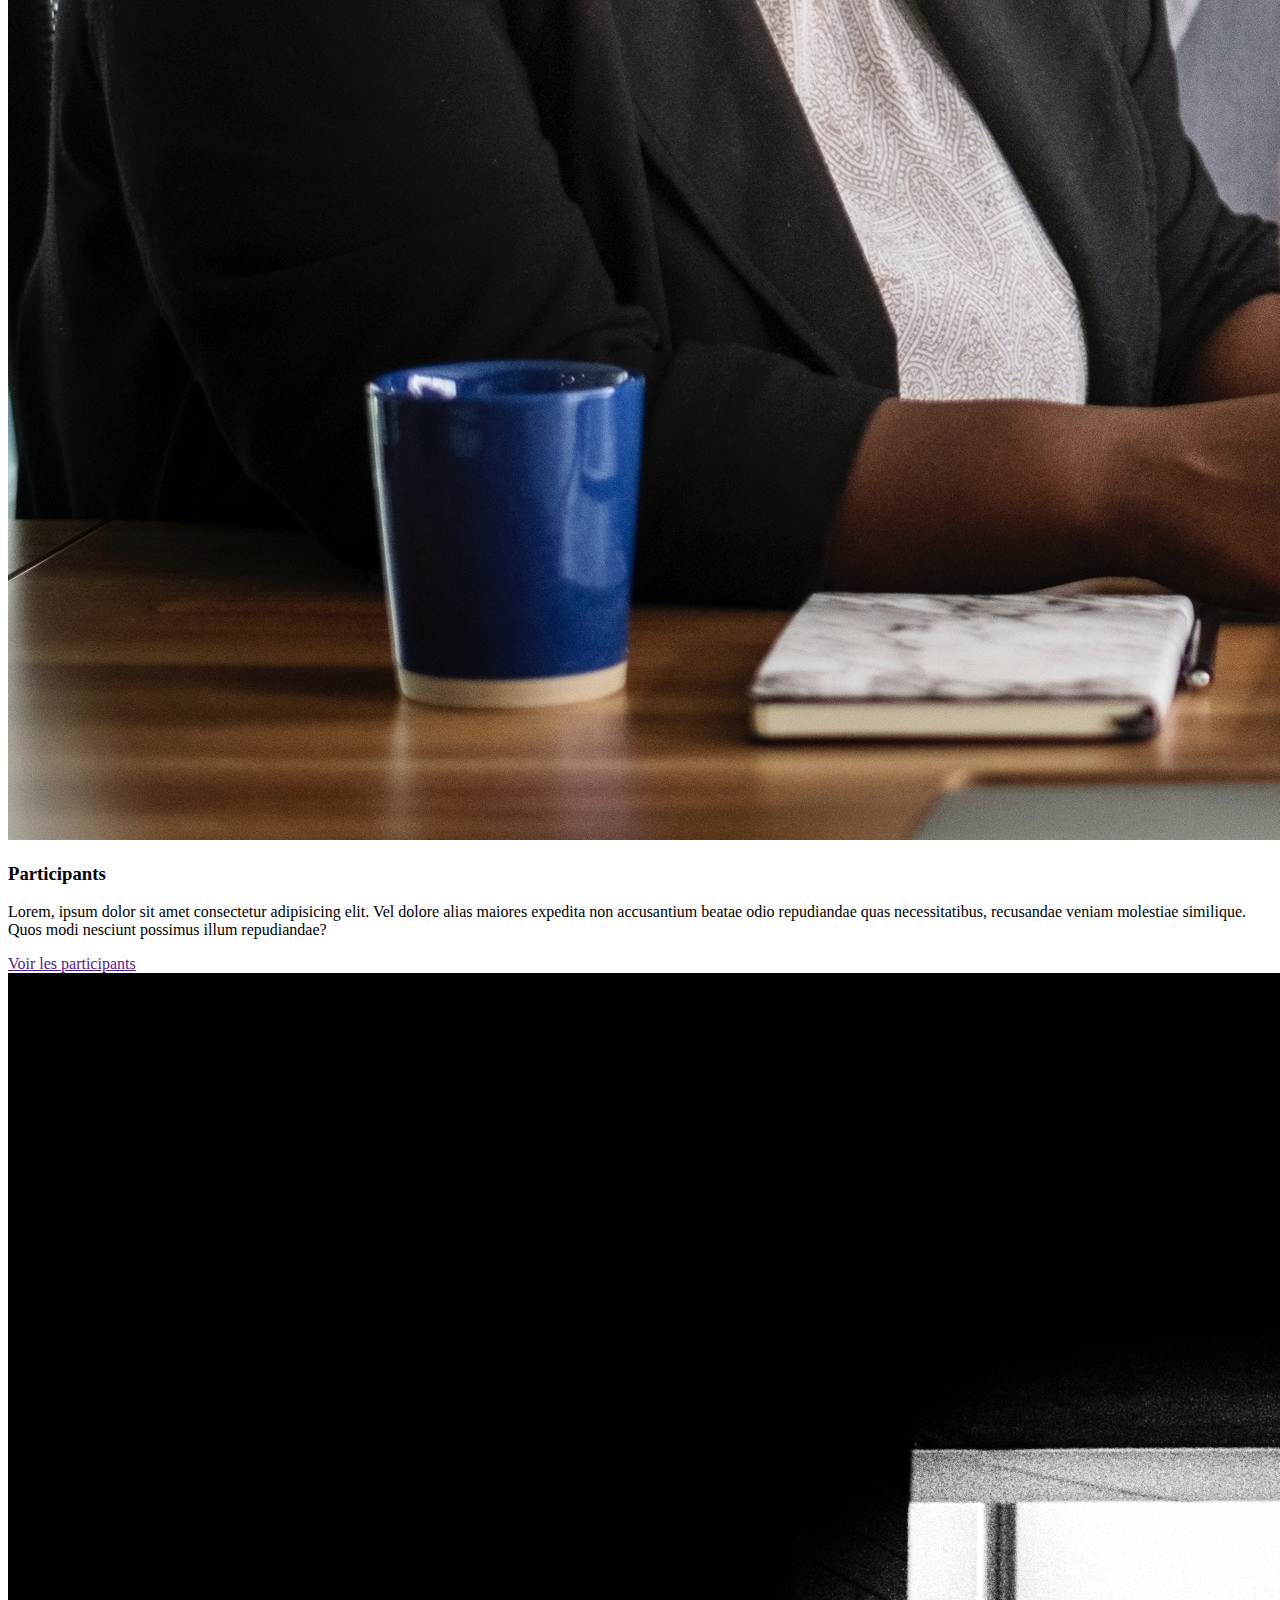
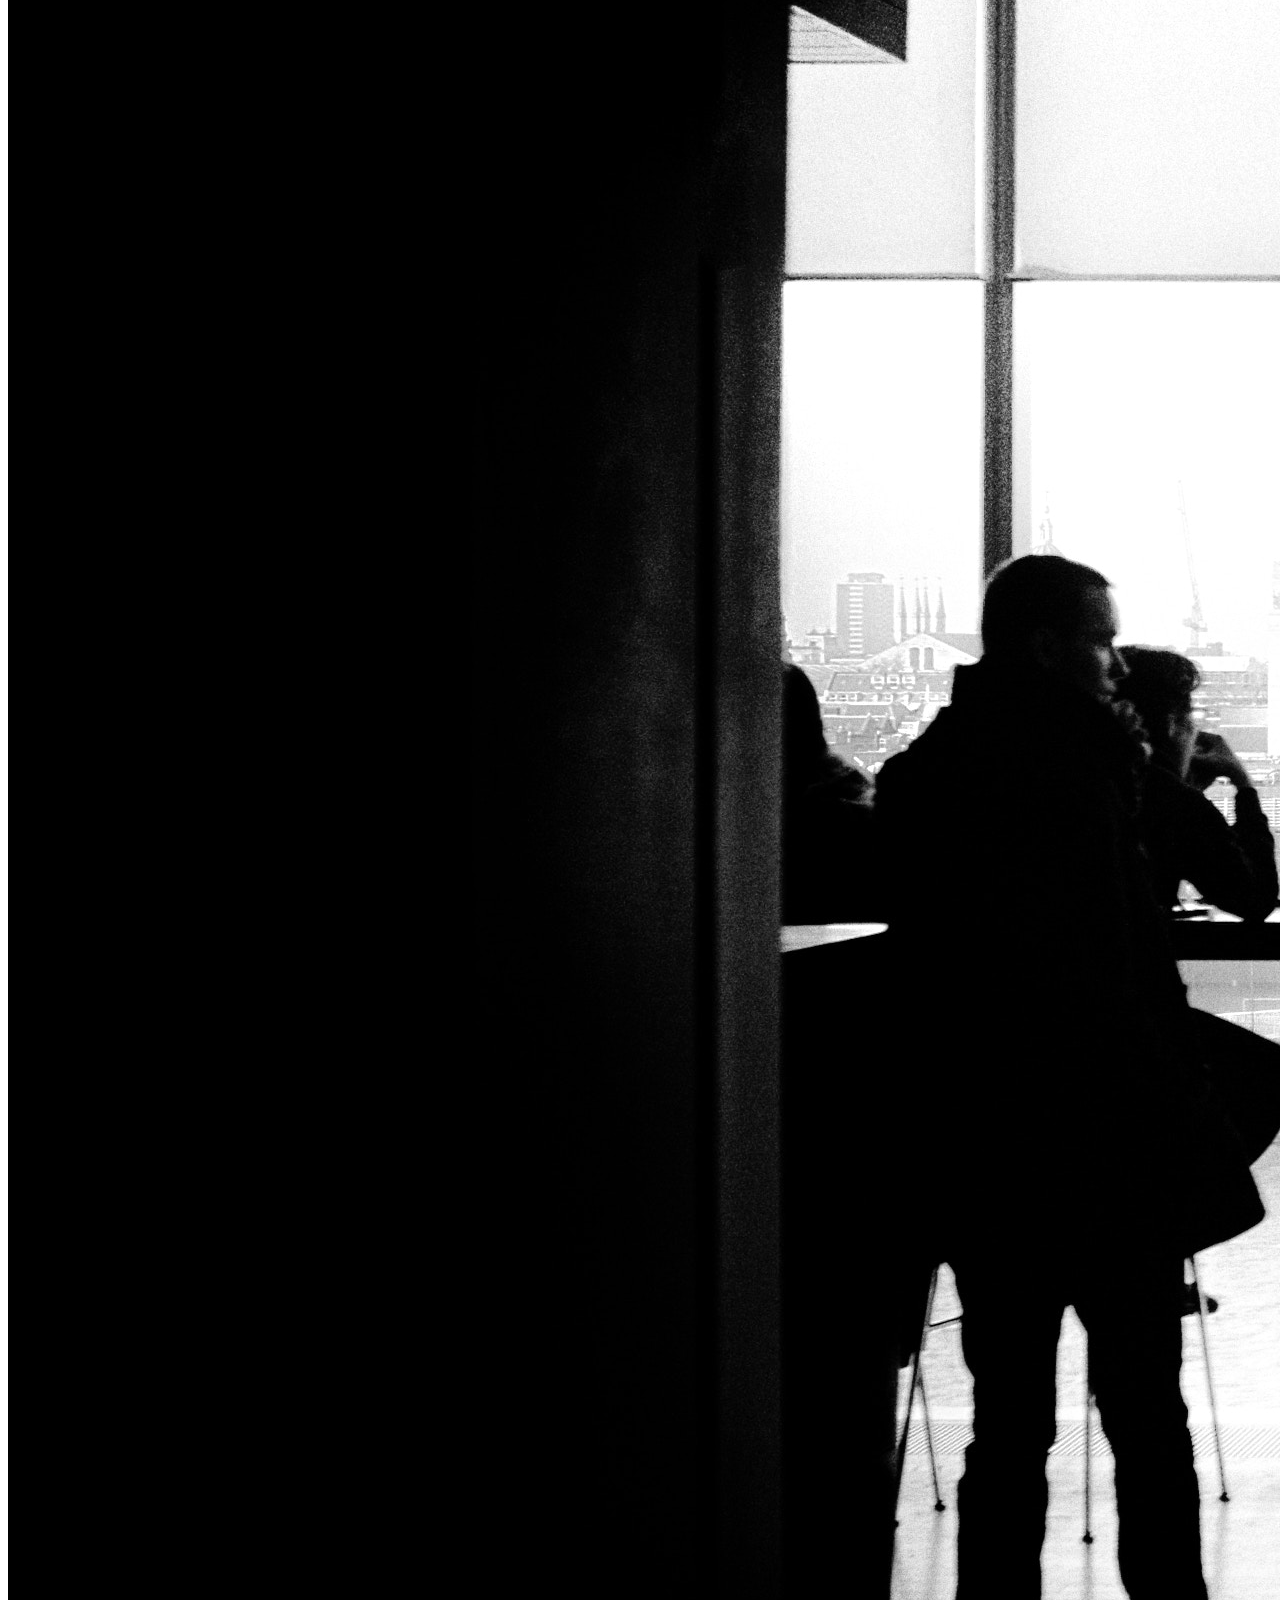
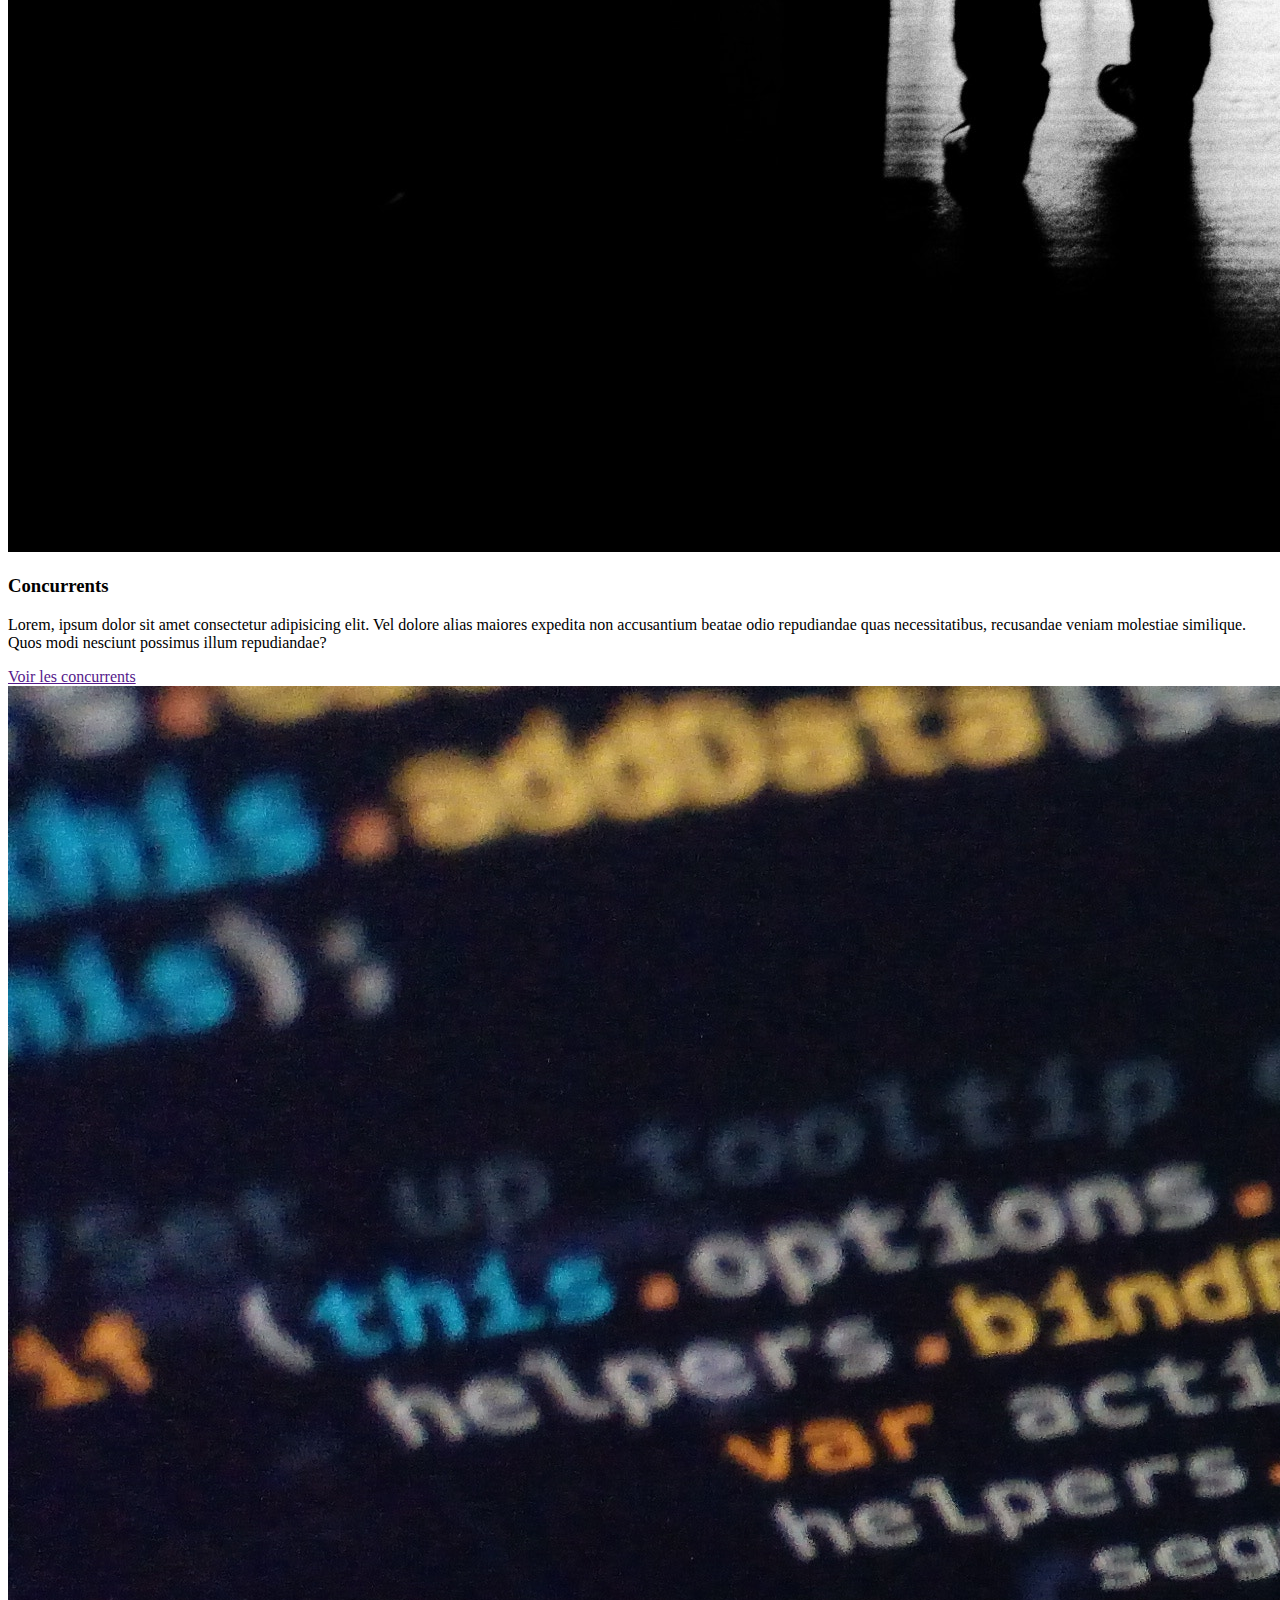
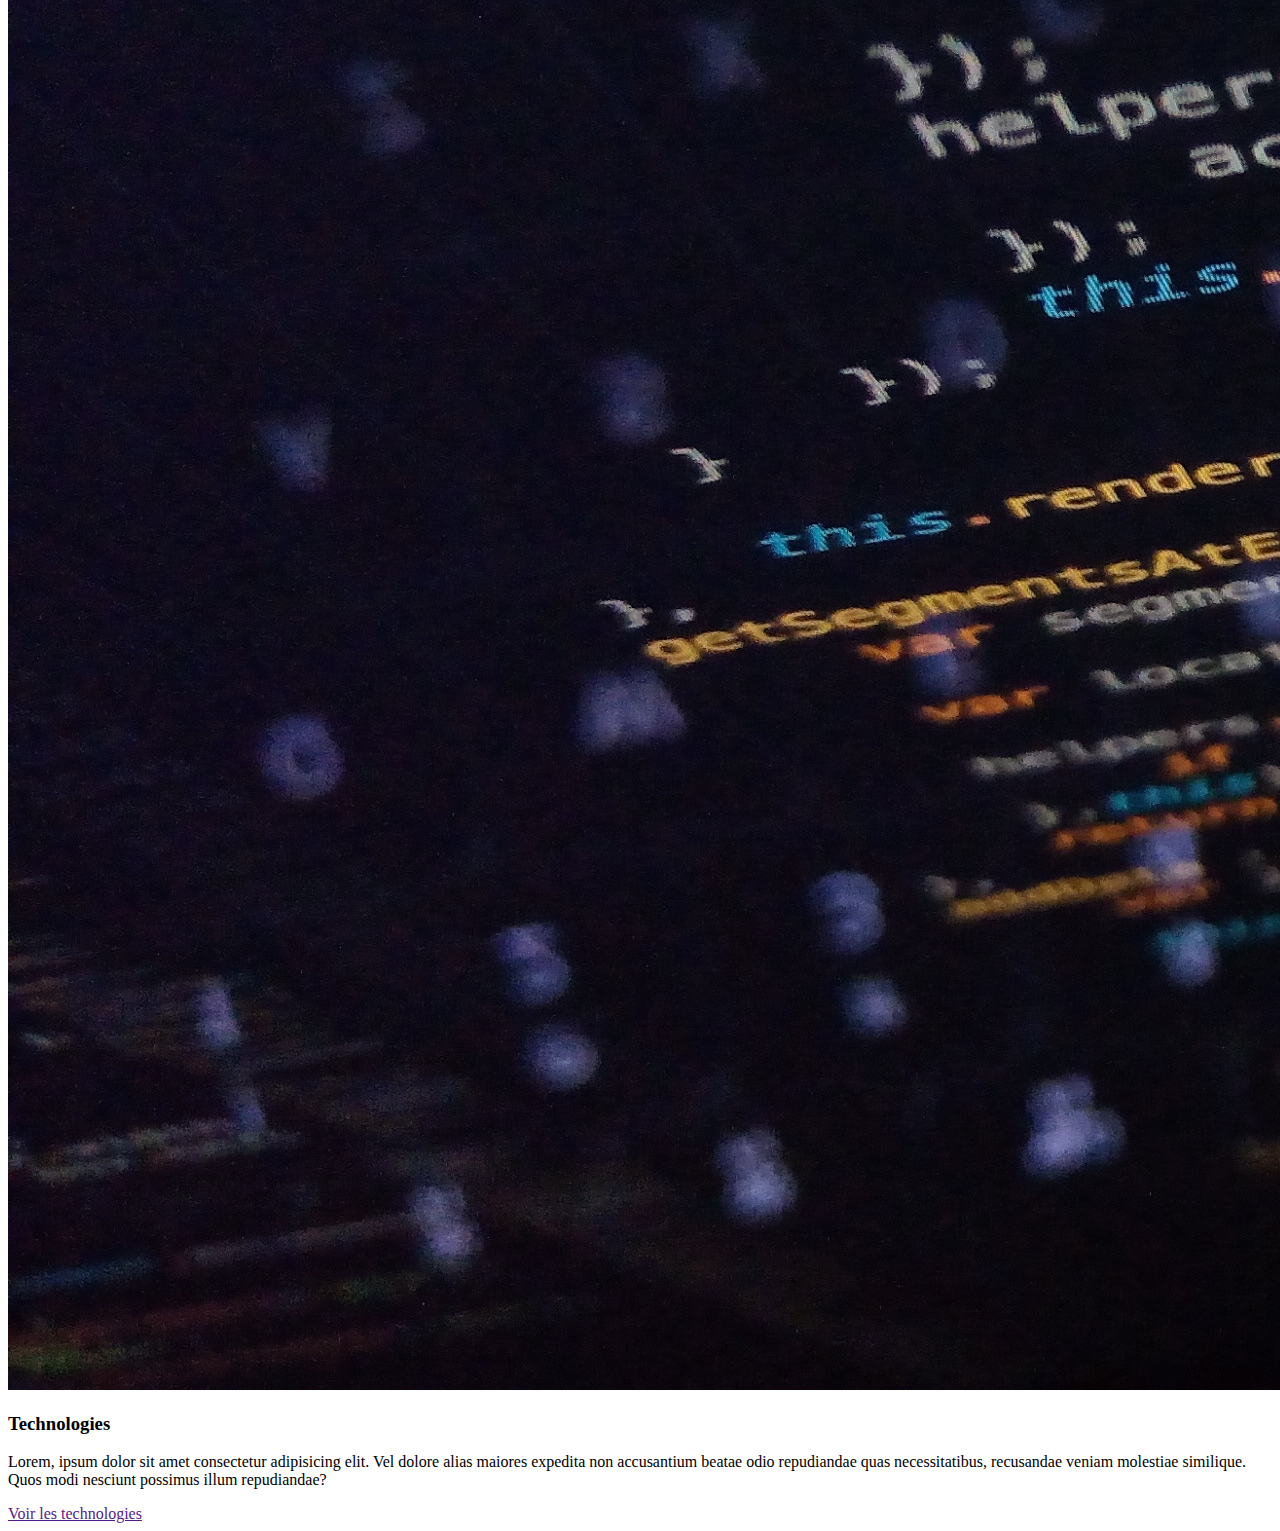
==== commit 18d69d54: "update user" ====
--- a/index.html
+++ b/index.html
@@ -1,60 +1,87 @@
 <!DOCTYPE html>
 <html lang="en">
-<head>
-    <meta charset="UTF-8">
-    <meta name="viewport" content="width=device-width, initial-scale=1.0">
-    <meta http-equiv="X-UA-Compatible" content="ie=edge">
+  <head>
+    <meta charset="UTF-8" />
+    <meta name="viewport" content="width=device-width, initial-scale=1.0" />
+    <meta http-equiv="X-UA-Compatible" content="ie=edge" />
     <title>Présentation</title>
-</head>
-<body>
+  </head>
+  <body>
+    <header>
+      <a class="logo" href="index.html">
+        <img src="assets/img/wf3-logo.svg" alt=""
+      /></a>
+      <nav>
+        <a href="participantes.html">Participantes</a>
+        <a href="description.html">Description</a>
+        <a href="concurrents.html">Concurrents</a>
+      </nav>
+    </header>
 
     <main>
+      <article>
+        <section>
+          <img src="assets\img\mike-tinnion-327565-unsplash.jpg" alt="" />
+        </section>
+        <section>
+          <h3>Description</h3>
+          <p>
+            Lorem, ipsum dolor sit amet consectetur adipisicing elit. Vel dolore
+            alias maiores expedita non accusantium beatae odio repudiandae quas
+            necessitatibus, recusandae veniam molestiae similique. Quos modi
+            nesciunt possimus illum repudiandae?
+          </p>
+          <a href="">Aller à la description</a>
+        </section>
+      </article>
 
-        <article>
-            <section>
-                <img src="assets\img\mike-tinnion-327565-unsplash.jpg" alt="">
-            </section>
-            <section>
-                <h3>Description</h3>
-                <p>Lorem, ipsum dolor sit amet consectetur adipisicing elit. Vel dolore alias maiores expedita non accusantium beatae odio repudiandae quas necessitatibus, recusandae veniam molestiae similique. Quos modi nesciunt possimus illum repudiandae?</p>
-                <a href="">Aller à la description</a>
-            </section>
-        </article>
+      <article>
+        <section>
+          <img src="assets\img\rawpixel-684806-unsplash.jpg" alt="" />
+        </section>
+        <section>
+          <h3>Participants</h3>
+          <p>
+            Lorem, ipsum dolor sit amet consectetur adipisicing elit. Vel dolore
+            alias maiores expedita non accusantium beatae odio repudiandae quas
+            necessitatibus, recusandae veniam molestiae similique. Quos modi
+            nesciunt possimus illum repudiandae?
+          </p>
+          <a href="">Voir les participants</a>
+        </section>
+      </article>
 
-        <article>
-            <section>
-                <img src="assets\img\rawpixel-684806-unsplash.jpg" alt="">
-            </section>
-            <section>
-                <h3>Participants</h3>
-                <p>Lorem, ipsum dolor sit amet consectetur adipisicing elit. Vel dolore alias maiores expedita non accusantium beatae odio repudiandae quas necessitatibus, recusandae veniam molestiae similique. Quos modi nesciunt possimus illum repudiandae?</p>
-                <a href="">Voir les participants</a>
-            </section>
-        </article>
+      <article>
+        <section>
+          <img src="assets\img\samuel-zeller-4138-unsplash.jpg" alt="" />
+        </section>
+        <section>
+          <h3>Concurrents</h3>
+          <p>
+            Lorem, ipsum dolor sit amet consectetur adipisicing elit. Vel dolore
+            alias maiores expedita non accusantium beatae odio repudiandae quas
+            necessitatibus, recusandae veniam molestiae similique. Quos modi
+            nesciunt possimus illum repudiandae?
+          </p>
+          <a href="">Voir les concurrents</a>
+        </section>
+      </article>
 
-        <article>
-            <section>
-                <img src="assets\img\samuel-zeller-4138-unsplash.jpg" alt="">
-            </section>
-            <section>
-                <h3>Concurrents</h3>
-                <p>Lorem, ipsum dolor sit amet consectetur adipisicing elit. Vel dolore alias maiores expedita non accusantium beatae odio repudiandae quas necessitatibus, recusandae veniam molestiae similique. Quos modi nesciunt possimus illum repudiandae?</p>
-                <a href="">Voir les concurrents</a>
-            </section>
-        </article>
-        
-        <article>
-            <section>
-                <img src="assets\img\irvan-smith-563895-unsplash.jpg" alt="">
-            </section>
-            <section>
-                <h3>Technologies</h3>
-                <p>Lorem, ipsum dolor sit amet consectetur adipisicing elit. Vel dolore alias maiores expedita non accusantium beatae odio repudiandae quas necessitatibus, recusandae veniam molestiae similique. Quos modi nesciunt possimus illum repudiandae?</p>
-                <a href="">Voir les technologies</a>
-            </section>
-        </article>
-
+      <article>
+        <section>
+          <img src="assets\img\irvan-smith-563895-unsplash.jpg" alt="" />
+        </section>
+        <section>
+          <h3>Technologies</h3>
+          <p>
+            Lorem, ipsum dolor sit amet consectetur adipisicing elit. Vel dolore
+            alias maiores expedita non accusantium beatae odio repudiandae quas
+            necessitatibus, recusandae veniam molestiae similique. Quos modi
+            nesciunt possimus illum repudiandae?
+          </p>
+          <a href="">Voir les technologies</a>
+        </section>
+      </article>
     </main>
-    
-</body>
-</html>+  </body>
+</html>
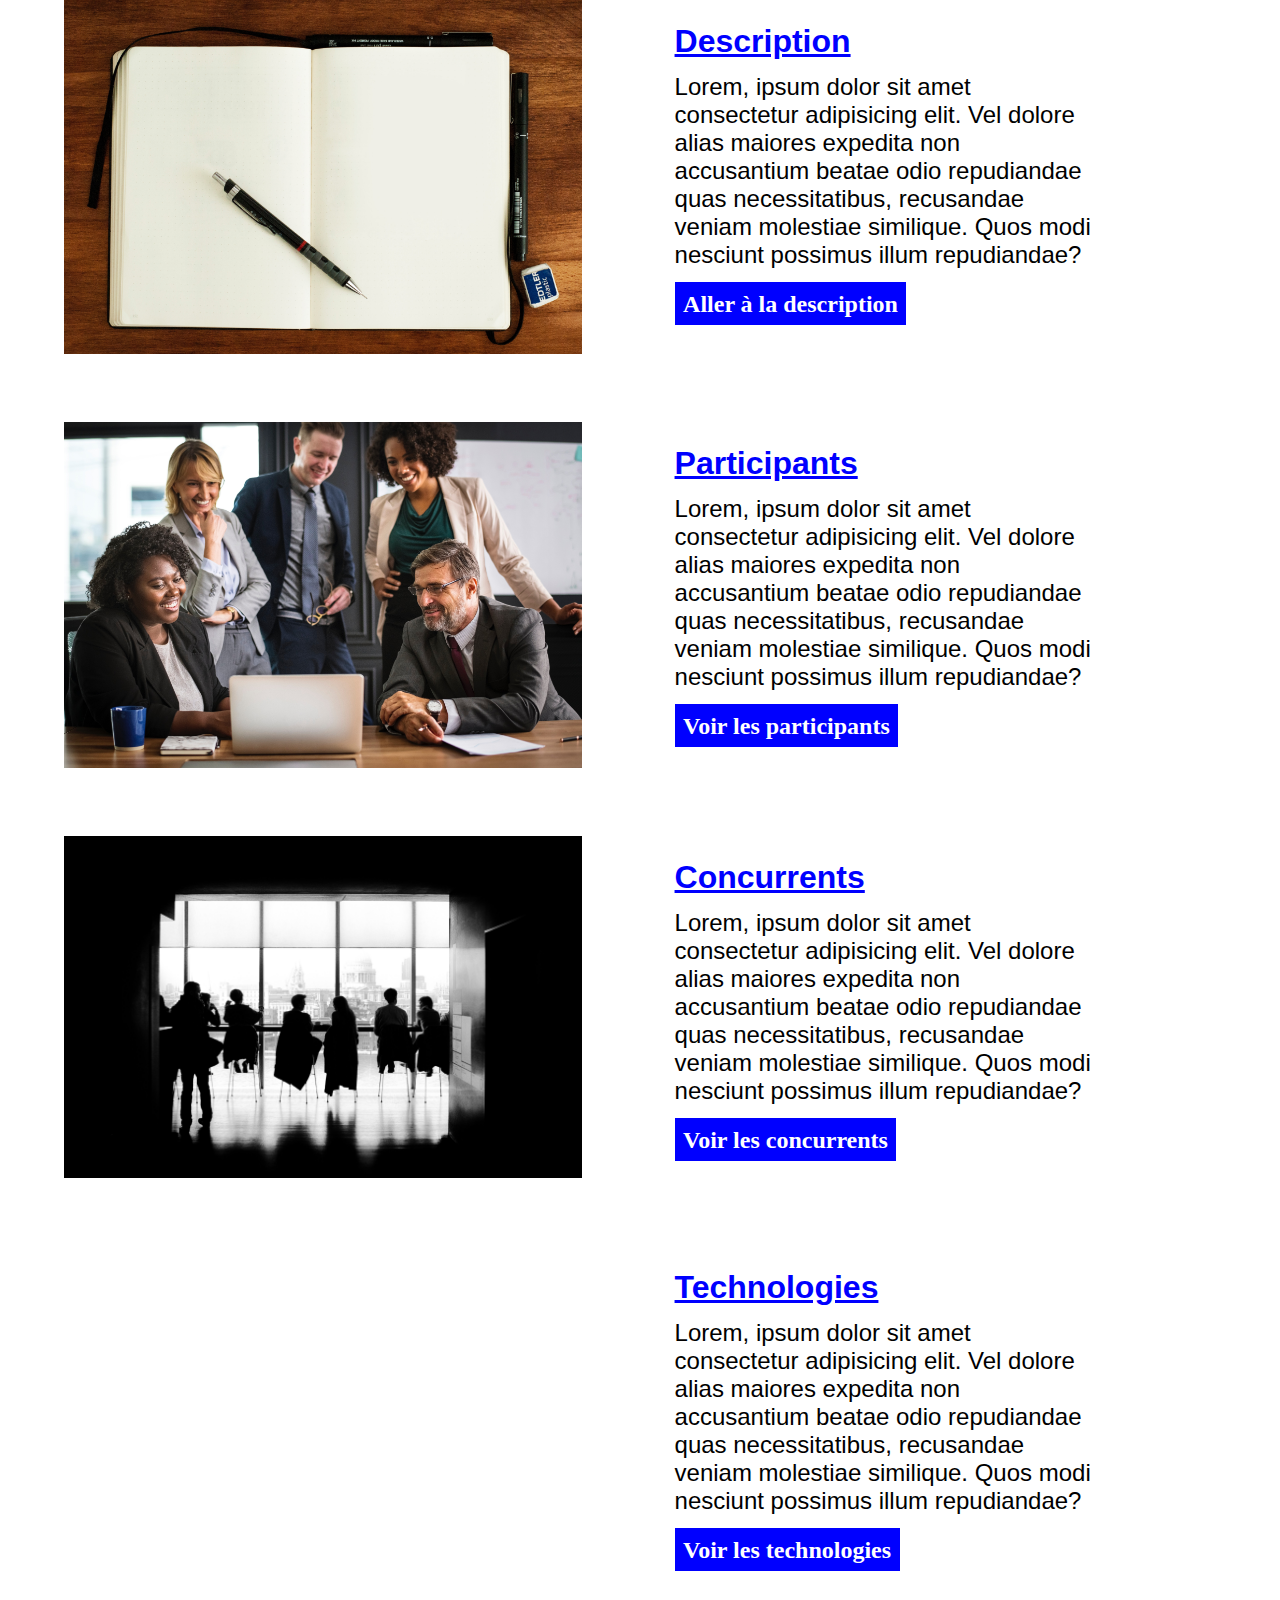
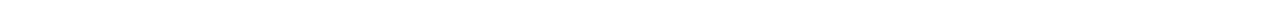
==== commit b95d960c: "last update" ====
--- a/index.html
+++ b/index.html
@@ -1,87 +1,61 @@
 <!DOCTYPE html>
 <html lang="en">
-  <head>
-    <meta charset="UTF-8" />
-    <meta name="viewport" content="width=device-width, initial-scale=1.0" />
-    <meta http-equiv="X-UA-Compatible" content="ie=edge" />
+<head>
+    <meta charset="UTF-8">
+    <meta name="viewport" content="width=device-width, initial-scale=1.0">
+    <meta http-equiv="X-UA-Compatible" content="ie=edge">
     <title>Présentation</title>
-  </head>
-  <body>
-    <header>
-      <a class="logo" href="index.html">
-        <img src="assets/img/wf3-logo.svg" alt=""
-      /></a>
-      <nav>
-        <a href="participantes.html">Participantes</a>
-        <a href="description.html">Description</a>
-        <a href="concurrents.html">Concurrents</a>
-      </nav>
-    </header>
+    <link rel="stylesheet" href="assets/css/style.css">
+</head>
+<body>
 
     <main>
-      <article>
-        <section>
-          <img src="assets\img\mike-tinnion-327565-unsplash.jpg" alt="" />
-        </section>
-        <section>
-          <h3>Description</h3>
-          <p>
-            Lorem, ipsum dolor sit amet consectetur adipisicing elit. Vel dolore
-            alias maiores expedita non accusantium beatae odio repudiandae quas
-            necessitatibus, recusandae veniam molestiae similique. Quos modi
-            nesciunt possimus illum repudiandae?
-          </p>
-          <a href="">Aller à la description</a>
-        </section>
-      </article>
 
-      <article>
-        <section>
-          <img src="assets\img\rawpixel-684806-unsplash.jpg" alt="" />
-        </section>
-        <section>
-          <h3>Participants</h3>
-          <p>
-            Lorem, ipsum dolor sit amet consectetur adipisicing elit. Vel dolore
-            alias maiores expedita non accusantium beatae odio repudiandae quas
-            necessitatibus, recusandae veniam molestiae similique. Quos modi
-            nesciunt possimus illum repudiandae?
-          </p>
-          <a href="">Voir les participants</a>
-        </section>
-      </article>
+        <article>
+            <figure>
+                <img src="assets\img\mike-tinnion-327565-unsplash.jpg" alt="">
+            </figure>
+            <section>
+                <h3>Description</h3>
+                <p>Lorem, ipsum dolor sit amet consectetur adipisicing elit. Vel dolore alias maiores expedita non accusantium beatae odio repudiandae quas necessitatibus, recusandae veniam molestiae similique. Quos modi nesciunt possimus illum repudiandae?</p>
+                <a href="">Aller à la description</a>
+            </section>
+        </article>
 
-      <article>
-        <section>
-          <img src="assets\img\samuel-zeller-4138-unsplash.jpg" alt="" />
-        </section>
-        <section>
-          <h3>Concurrents</h3>
-          <p>
-            Lorem, ipsum dolor sit amet consectetur adipisicing elit. Vel dolore
-            alias maiores expedita non accusantium beatae odio repudiandae quas
-            necessitatibus, recusandae veniam molestiae similique. Quos modi
-            nesciunt possimus illum repudiandae?
-          </p>
-          <a href="">Voir les concurrents</a>
-        </section>
-      </article>
+        <article>
+            <figure>
+                <img src="assets\img\rawpixel-684806-unsplash.jpg" alt="">
+            </figure>
+            <section>
+                <h3>Participants</h3>
+                <p>Lorem, ipsum dolor sit amet consectetur adipisicing elit. Vel dolore alias maiores expedita non accusantium beatae odio repudiandae quas necessitatibus, recusandae veniam molestiae similique. Quos modi nesciunt possimus illum repudiandae?</p>
+                <a href="">Voir les participants</a>
+            </section>
+        </article>
 
-      <article>
-        <section>
-          <img src="assets\img\irvan-smith-563895-unsplash.jpg" alt="" />
-        </section>
-        <section>
-          <h3>Technologies</h3>
-          <p>
-            Lorem, ipsum dolor sit amet consectetur adipisicing elit. Vel dolore
-            alias maiores expedita non accusantium beatae odio repudiandae quas
-            necessitatibus, recusandae veniam molestiae similique. Quos modi
-            nesciunt possimus illum repudiandae?
-          </p>
-          <a href="">Voir les technologies</a>
-        </section>
-      </article>
+        <article>
+            <figure>
+                <img src="assets\img\samuel-zeller-4138-unsplash.jpg" alt="">
+            </figure>
+            <section>
+                <h3>Concurrents</h3>
+                <p>Lorem, ipsum dolor sit amet consectetur adipisicing elit. Vel dolore alias maiores expedita non accusantium beatae odio repudiandae quas necessitatibus, recusandae veniam molestiae similique. Quos modi nesciunt possimus illum repudiandae?</p>
+                <a href="">Voir les concurrents</a>
+            </section>
+        </article>
+        
+        <article>
+            <figure>
+                <img src="assets\img\chris-ried-512801-unsplash.jpg" alt="">
+            </figure>
+            <section>
+                <h3>Technologies</h3>
+                <p>Lorem, ipsum dolor sit amet consectetur adipisicing elit. Vel dolore alias maiores expedita non accusantium beatae odio repudiandae quas necessitatibus, recusandae veniam molestiae similique. Quos modi nesciunt possimus illum repudiandae?</p>
+                <a href="">Voir les technologies</a>
+            </section>
+        </article>
+
     </main>
-  </body>
-</html>
+    
+</body>
+</html>--- a/assets/css/style.css
+++ b/assets/css/style.css
@@ -0,0 +1,55 @@
+* {
+  box-sizing: border-box;
+  margin: 0;
+  padding: 0;
+}
+img {
+  max-width: 100%;
+  height: auto;
+}
+.logo {
+  width: 200px;
+  display: block;
+}
+header {
+  display: flex;
+  align-items: center;
+  border-bottom: 1px solid #191919;
+}
+nav {
+  margin-left: auto;
+}
+article {
+  display: flex;
+  flex-direction: row;
+  width: 90%;
+  margin: 0 auto 5% auto;
+}
+figure {
+  width: 45%; 
+}
+section {
+  width: 45%;
+  padding: 2% 0 0 8%;
+}
+h3 {
+  font-size: 2rem;
+  color: blue;
+  margin-bottom: 3%;
+  text-decoration: underline;
+  font-family: Arial;
+}
+p {
+  font-size: 1.5rem;
+  color: black;
+  font-family: Arial, Helvetica, sans-serif;
+  margin-bottom: 5%;
+}
+a {
+  background-color: blue;
+  color: white;
+  font-weight: bold;
+  padding: 2%;
+  text-decoration: none;
+  font-size: 1.5rem;
+}
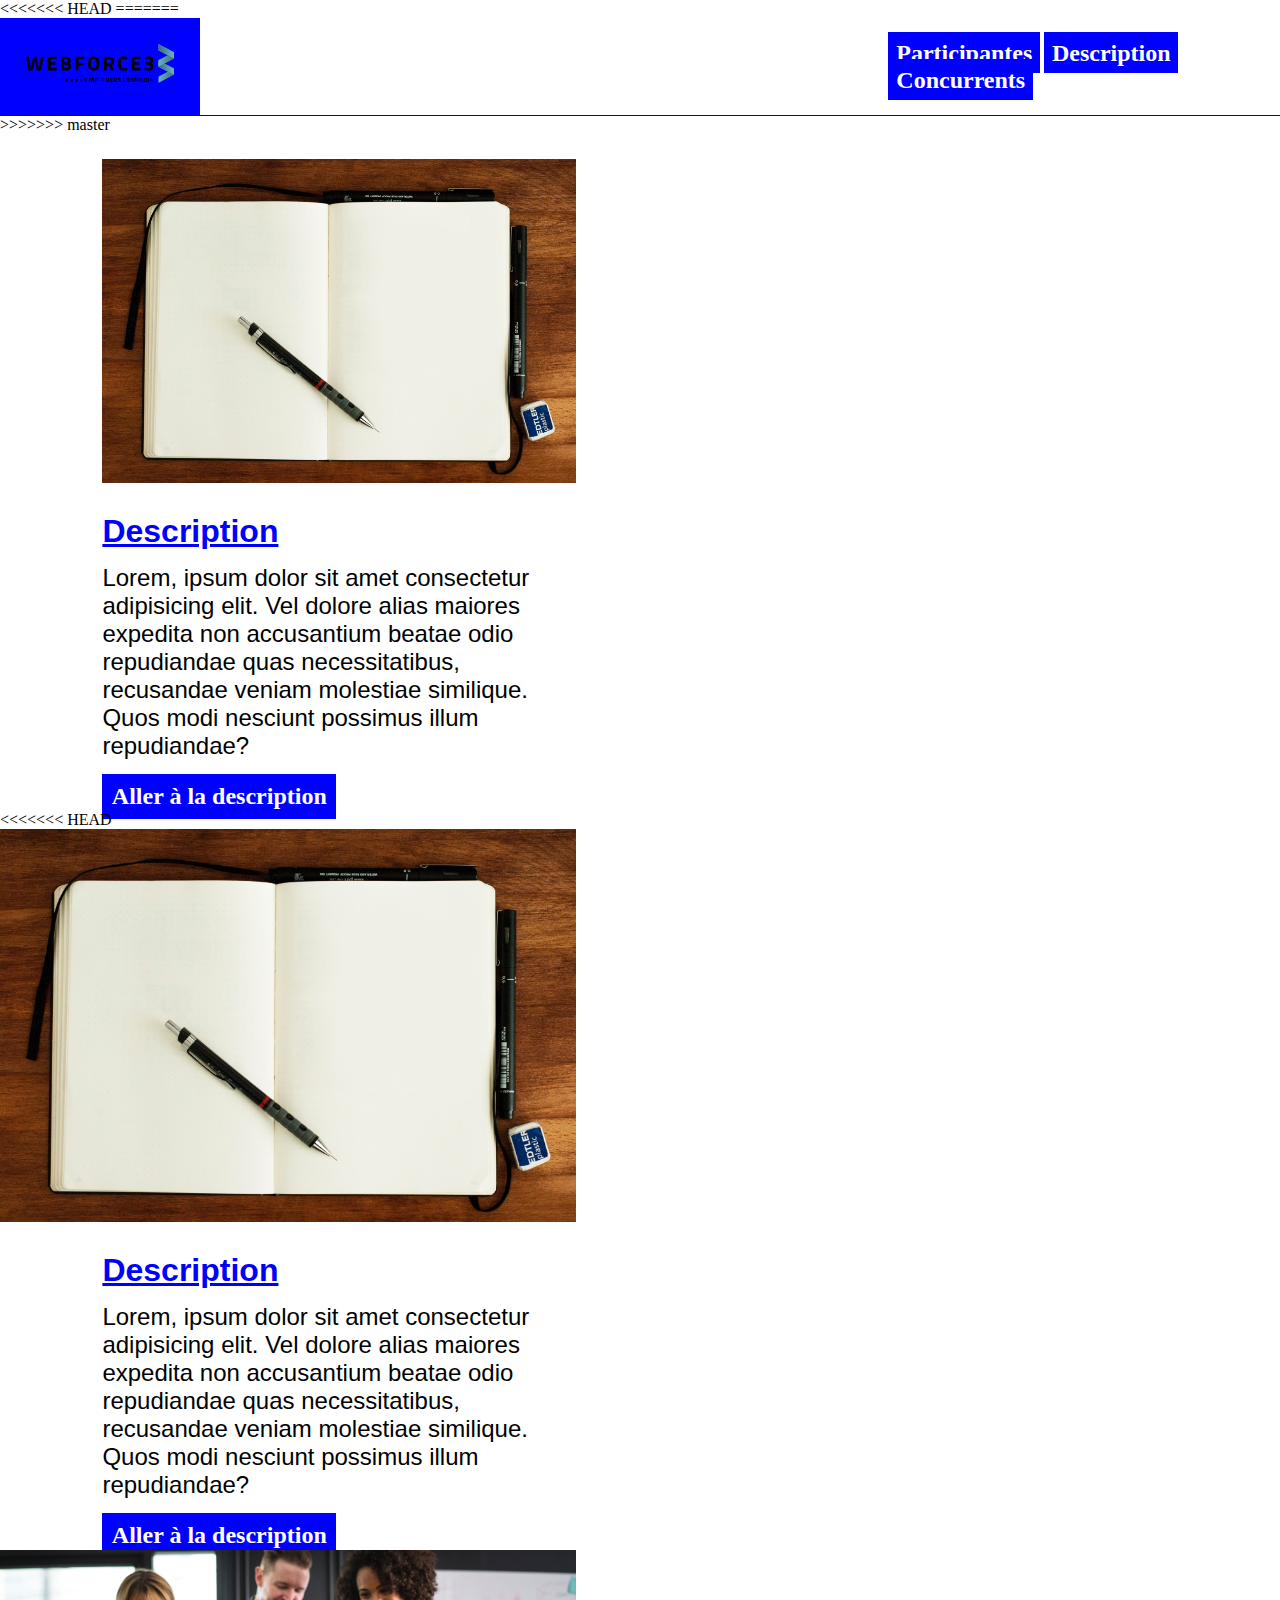
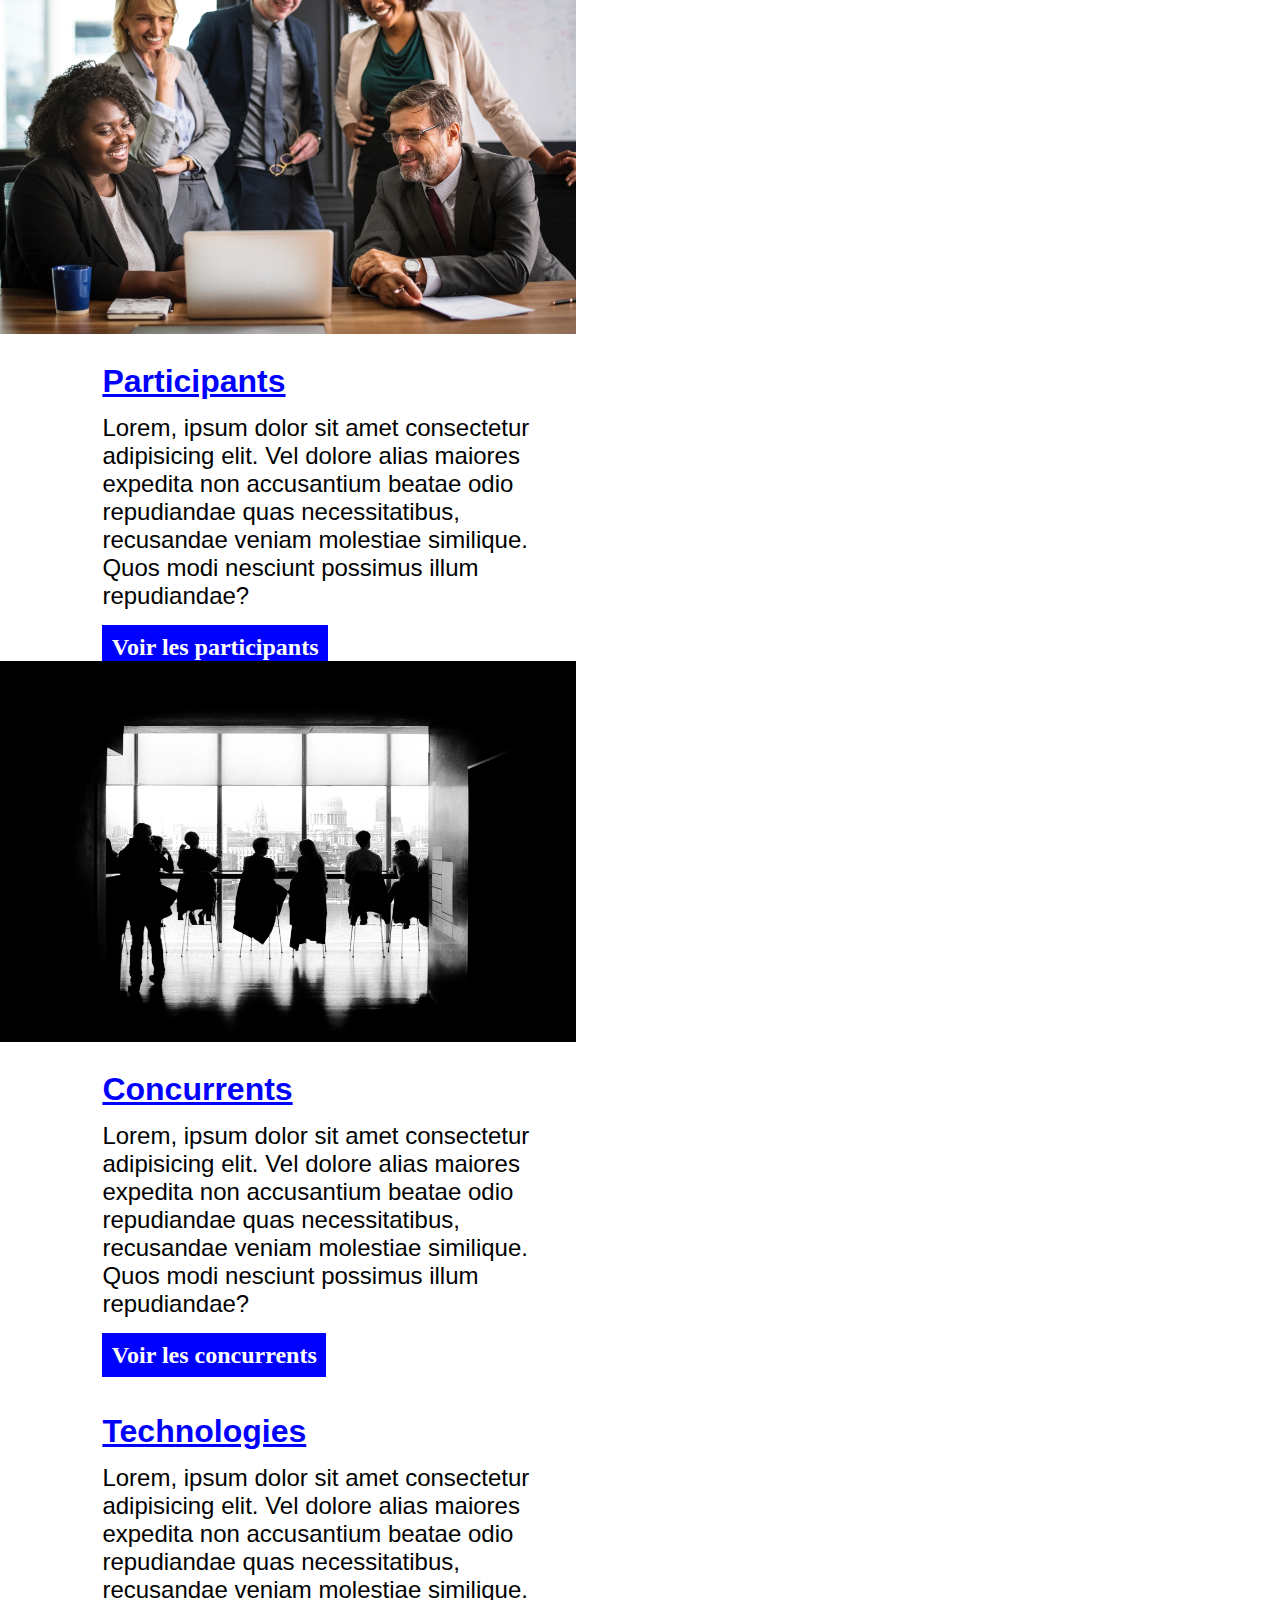
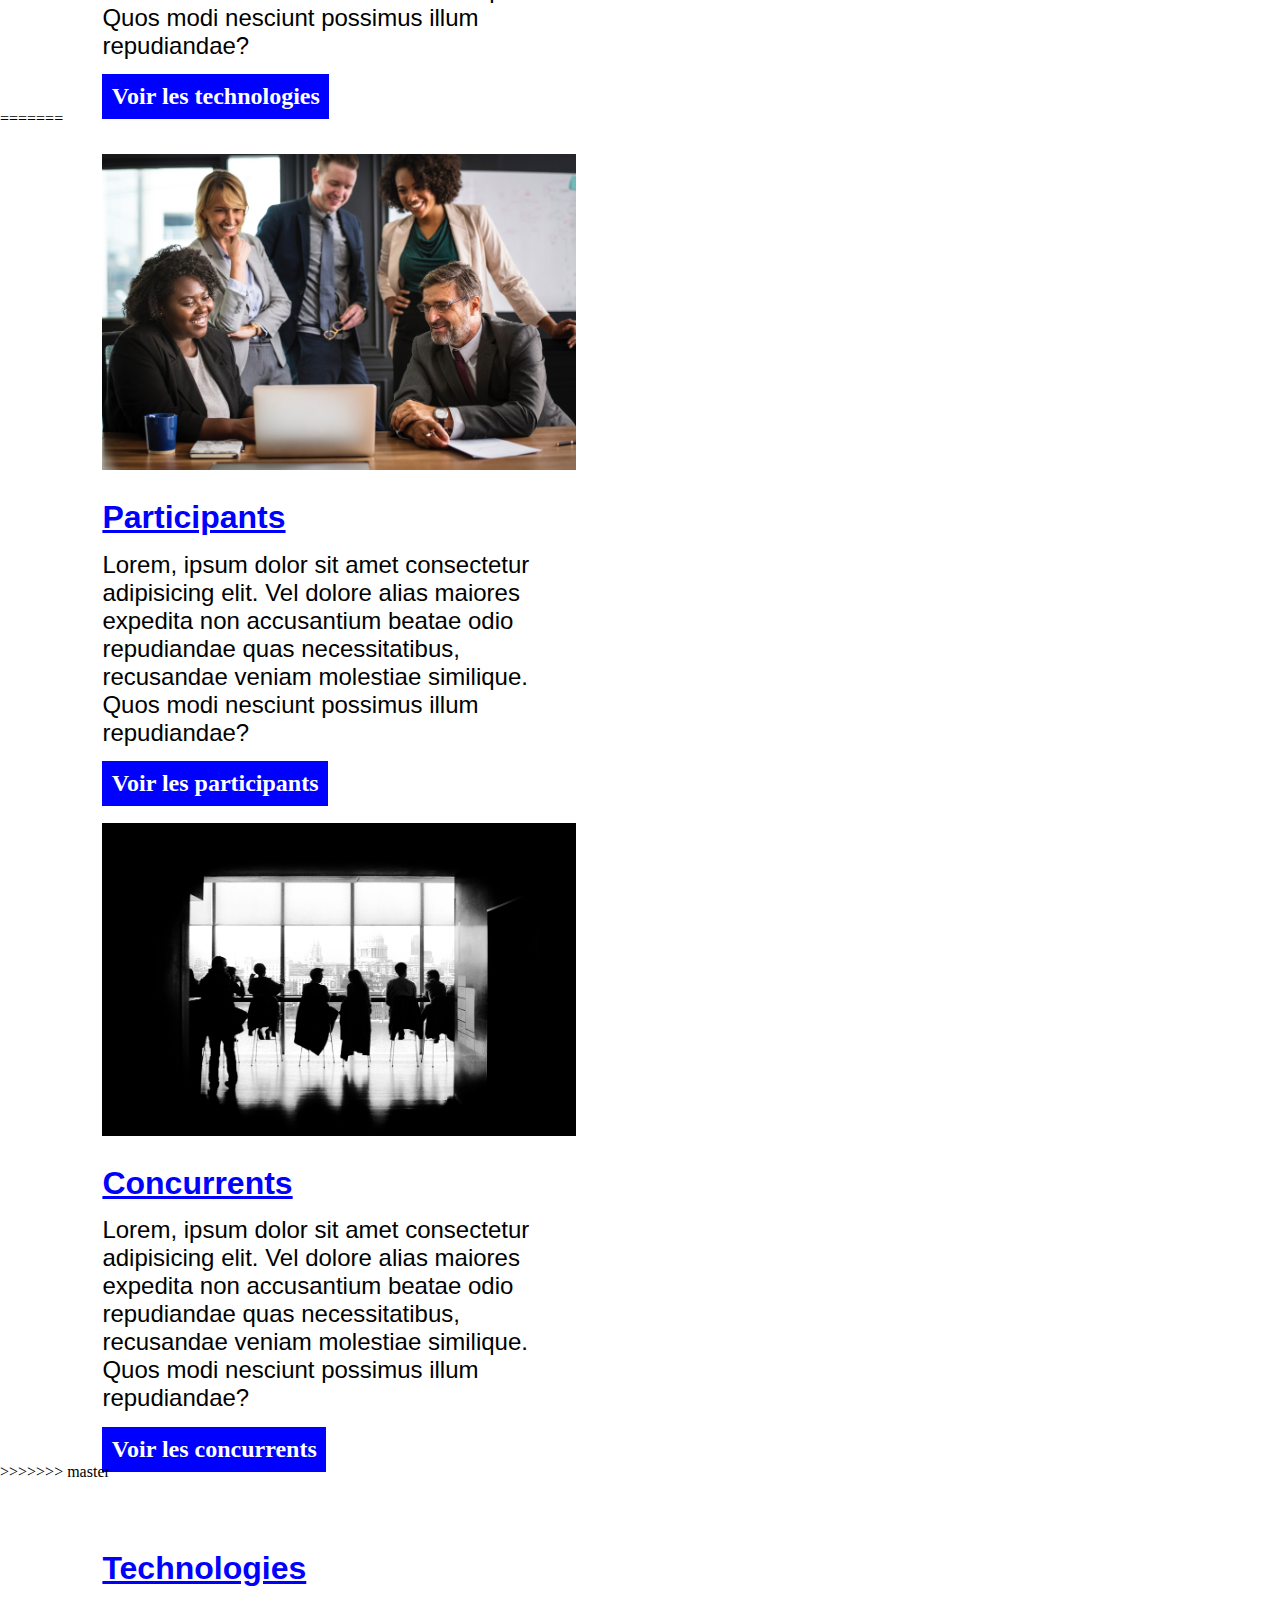
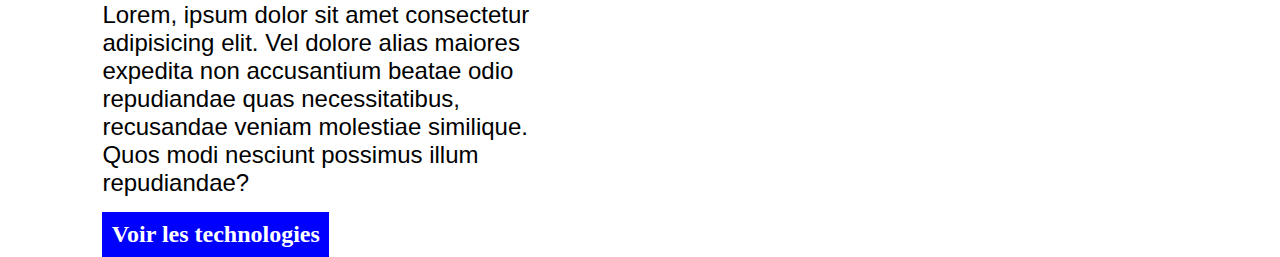
==== commit 453c3ad3: "merge" ====
--- a/index.html
+++ b/index.html
@@ -1,16 +1,47 @@
 <!DOCTYPE html>
 <html lang="en">
-<head>
-    <meta charset="UTF-8">
-    <meta name="viewport" content="width=device-width, initial-scale=1.0">
-    <meta http-equiv="X-UA-Compatible" content="ie=edge">
+  <head>
+    <meta charset="UTF-8" />
+    <meta name="viewport" content="width=device-width, initial-scale=1.0" />
+    <meta http-equiv="X-UA-Compatible" content="ie=edge" />
     <title>Présentation</title>
+<<<<<<< HEAD
     <link rel="stylesheet" href="assets/css/style.css">
 </head>
 <body>
+=======
+  </head>
+  <body>
+    <header>
+      <a class="logo" href="index.html">
+        <img src="assets/img/wf3-logo.svg" alt=""
+      /></a>
+      <nav>
+        <a href="participantes.html">Participantes</a>
+        <a href="description.html">Description</a>
+        <a href="concurrents.html">Concurrents</a>
+      </nav>
+    </header>
+>>>>>>> master
 
     <main>
+      <article>
+        <section>
+          <img src="assets\img\mike-tinnion-327565-unsplash.jpg" alt="" />
+        </section>
+        <section>
+          <h3>Description</h3>
+          <p>
+            Lorem, ipsum dolor sit amet consectetur adipisicing elit. Vel dolore
+            alias maiores expedita non accusantium beatae odio repudiandae quas
+            necessitatibus, recusandae veniam molestiae similique. Quos modi
+            nesciunt possimus illum repudiandae?
+          </p>
+          <a href="">Aller à la description</a>
+        </section>
+      </article>
 
+<<<<<<< HEAD
         <article>
             <figure>
                 <img src="assets\img\mike-tinnion-327565-unsplash.jpg" alt="">
@@ -18,7 +49,7 @@
             <section>
                 <h3>Description</h3>
                 <p>Lorem, ipsum dolor sit amet consectetur adipisicing elit. Vel dolore alias maiores expedita non accusantium beatae odio repudiandae quas necessitatibus, recusandae veniam molestiae similique. Quos modi nesciunt possimus illum repudiandae?</p>
-                <a href="">Aller à la description</a>
+                <a href="description.html">Aller à la description</a>
             </section>
         </article>
 
@@ -29,7 +60,7 @@
             <section>
                 <h3>Participants</h3>
                 <p>Lorem, ipsum dolor sit amet consectetur adipisicing elit. Vel dolore alias maiores expedita non accusantium beatae odio repudiandae quas necessitatibus, recusandae veniam molestiae similique. Quos modi nesciunt possimus illum repudiandae?</p>
-                <a href="">Voir les participants</a>
+                <a href="participantes.html">Voir les participants</a>
             </section>
         </article>
 
@@ -40,7 +71,7 @@
             <section>
                 <h3>Concurrents</h3>
                 <p>Lorem, ipsum dolor sit amet consectetur adipisicing elit. Vel dolore alias maiores expedita non accusantium beatae odio repudiandae quas necessitatibus, recusandae veniam molestiae similique. Quos modi nesciunt possimus illum repudiandae?</p>
-                <a href="">Voir les concurrents</a>
+                <a href="concurrents.html">Voir les concurrents</a>
             </section>
         </article>
         
@@ -54,8 +85,55 @@
                 <a href="">Voir les technologies</a>
             </section>
         </article>
+=======
+      <article>
+        <section>
+          <img src="assets\img\rawpixel-684806-unsplash.jpg" alt="" />
+        </section>
+        <section>
+          <h3>Participants</h3>
+          <p>
+            Lorem, ipsum dolor sit amet consectetur adipisicing elit. Vel dolore
+            alias maiores expedita non accusantium beatae odio repudiandae quas
+            necessitatibus, recusandae veniam molestiae similique. Quos modi
+            nesciunt possimus illum repudiandae?
+          </p>
+          <a href="">Voir les participants</a>
+        </section>
+      </article>
 
+      <article>
+        <section>
+          <img src="assets\img\samuel-zeller-4138-unsplash.jpg" alt="" />
+        </section>
+        <section>
+          <h3>Concurrents</h3>
+          <p>
+            Lorem, ipsum dolor sit amet consectetur adipisicing elit. Vel dolore
+            alias maiores expedita non accusantium beatae odio repudiandae quas
+            necessitatibus, recusandae veniam molestiae similique. Quos modi
+            nesciunt possimus illum repudiandae?
+          </p>
+          <a href="">Voir les concurrents</a>
+        </section>
+      </article>
+>>>>>>> master
+
+      <article>
+        <section>
+          <img src="assets\img\irvan-smith-563895-unsplash.jpg" alt="" />
+        </section>
+        <section>
+          <h3>Technologies</h3>
+          <p>
+            Lorem, ipsum dolor sit amet consectetur adipisicing elit. Vel dolore
+            alias maiores expedita non accusantium beatae odio repudiandae quas
+            necessitatibus, recusandae veniam molestiae similique. Quos modi
+            nesciunt possimus illum repudiandae?
+          </p>
+          <a href="">Voir les technologies</a>
+        </section>
+      </article>
     </main>
-    
-</body>
-</html>+  </body>
+</html>
--- a/assets/css/style.css
+++ b/assets/css/style.css
@@ -11,6 +11,14 @@
   width: 200px;
   display: block;
 }
+.centered {
+  max-width: 90%;
+  width: 1200px;
+  margin: 0 auto;
+}
+/*
+header
+*/
 header {
   display: flex;
   align-items: center;
@@ -19,6 +27,7 @@
 nav {
   margin-left: auto;
 }
+<<<<<<< HEAD
 article {
   display: flex;
   flex-direction: row;
@@ -52,4 +61,20 @@
   padding: 2%;
   text-decoration: none;
   font-size: 1.5rem;
+=======
+nav a {
+  margin: 0 20px;
 }
+
+/* 
+Partecipants
+ */
+.cards {
+  display: flex;
+  justify-content: center;
+}
+.cards .card {
+  margin: 20px;
+  text-align: center;
+>>>>>>> master
+}
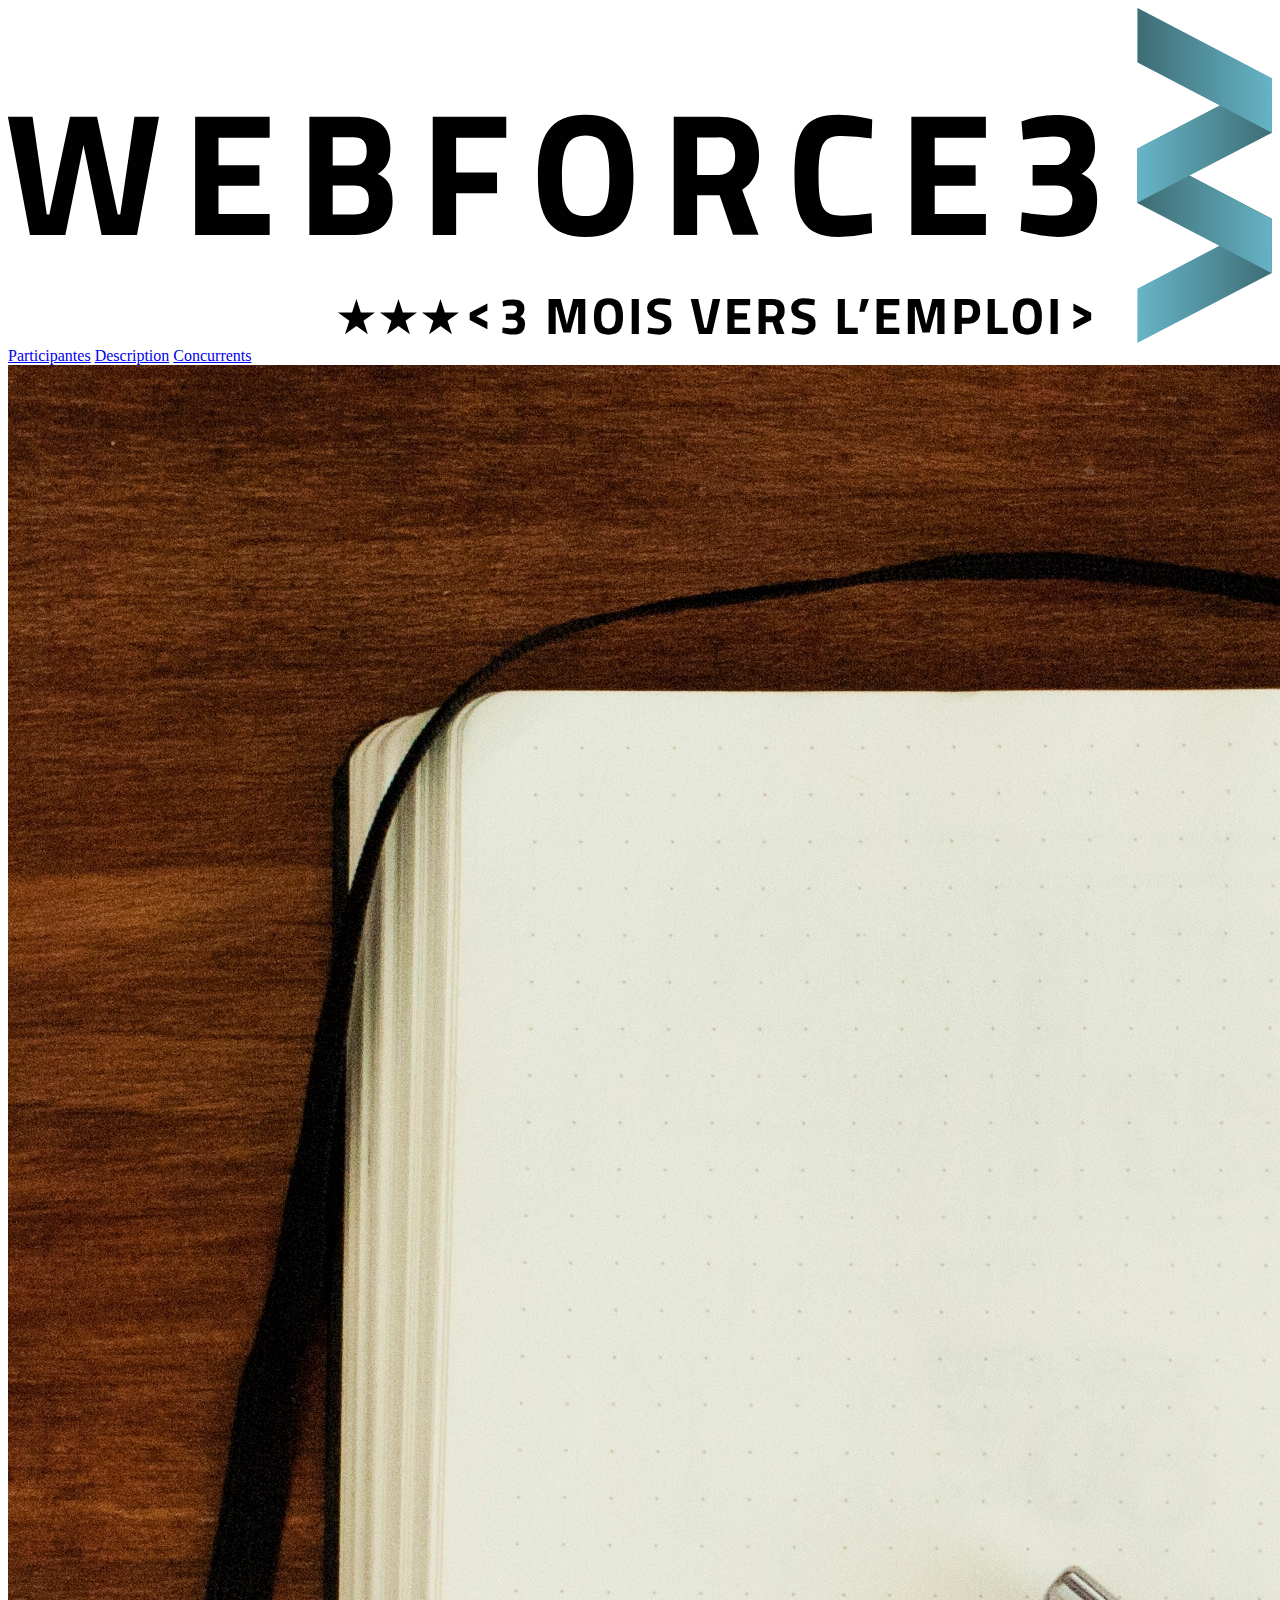
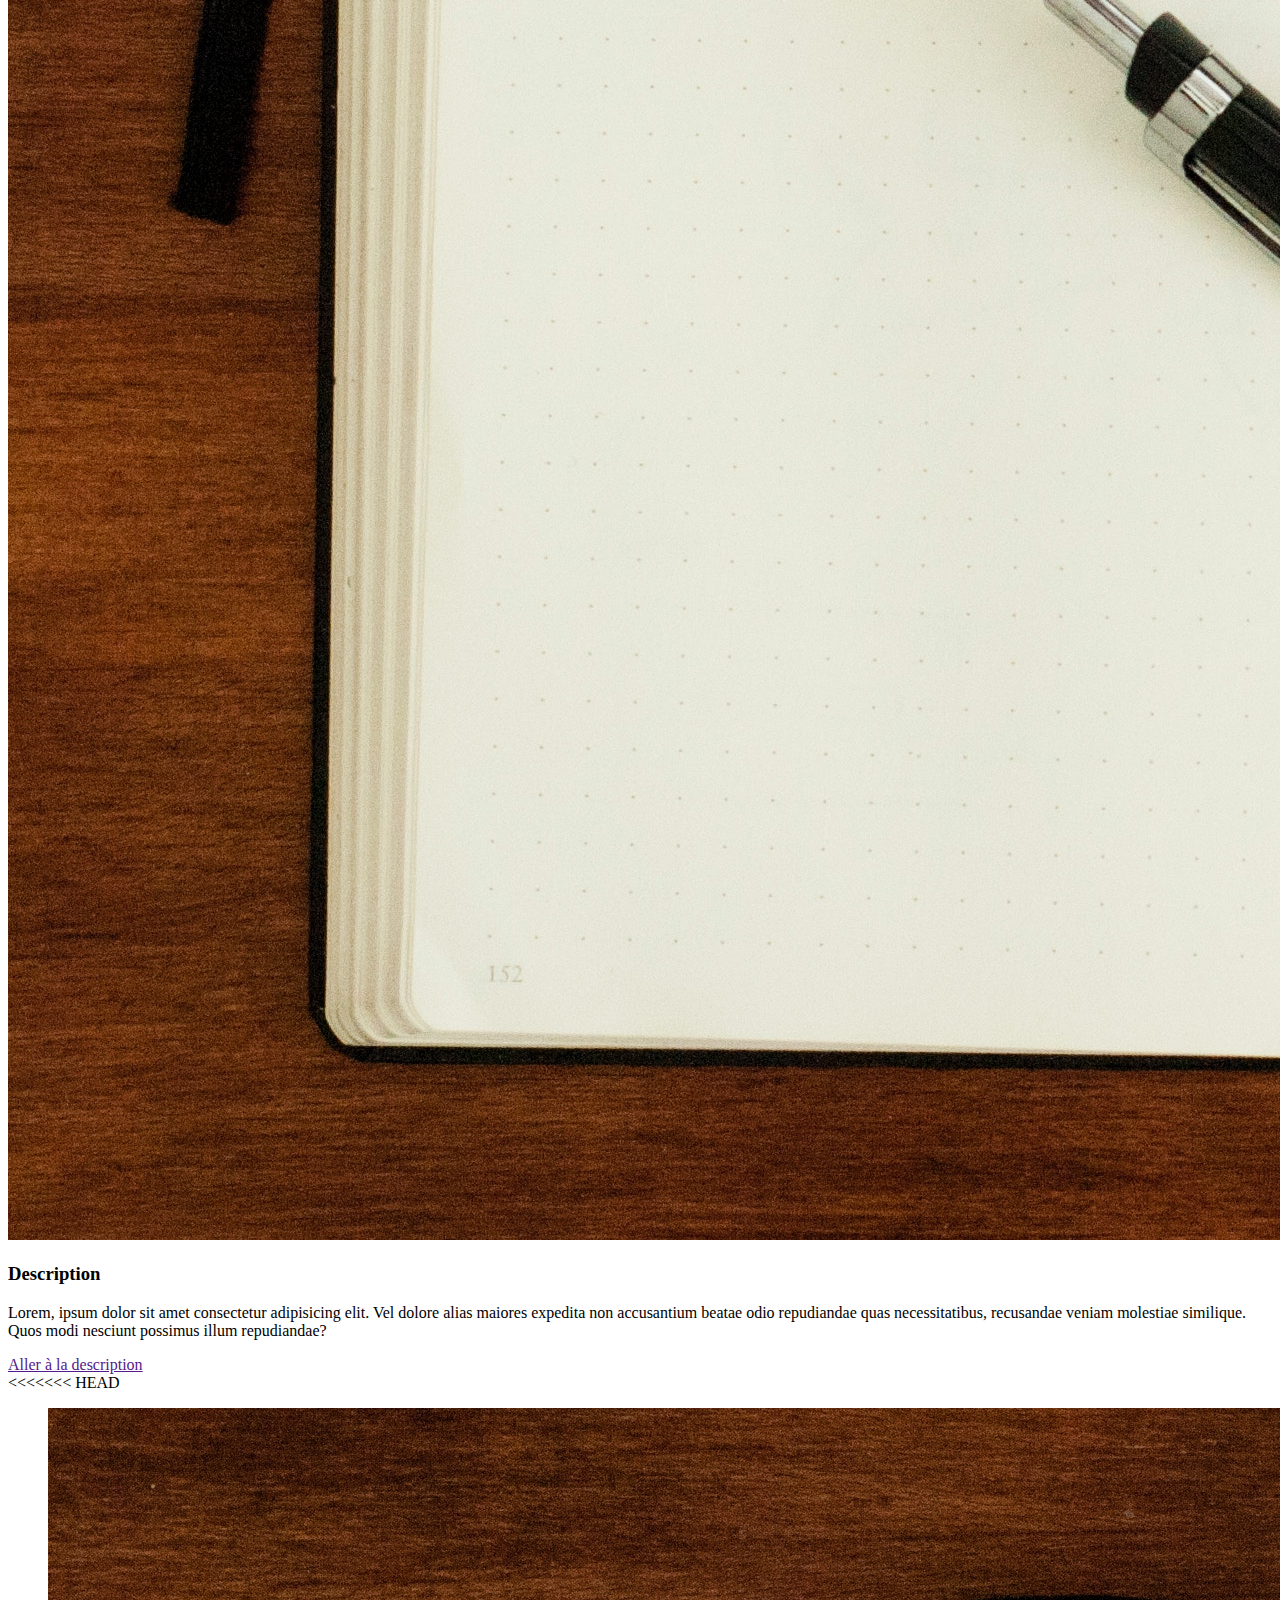
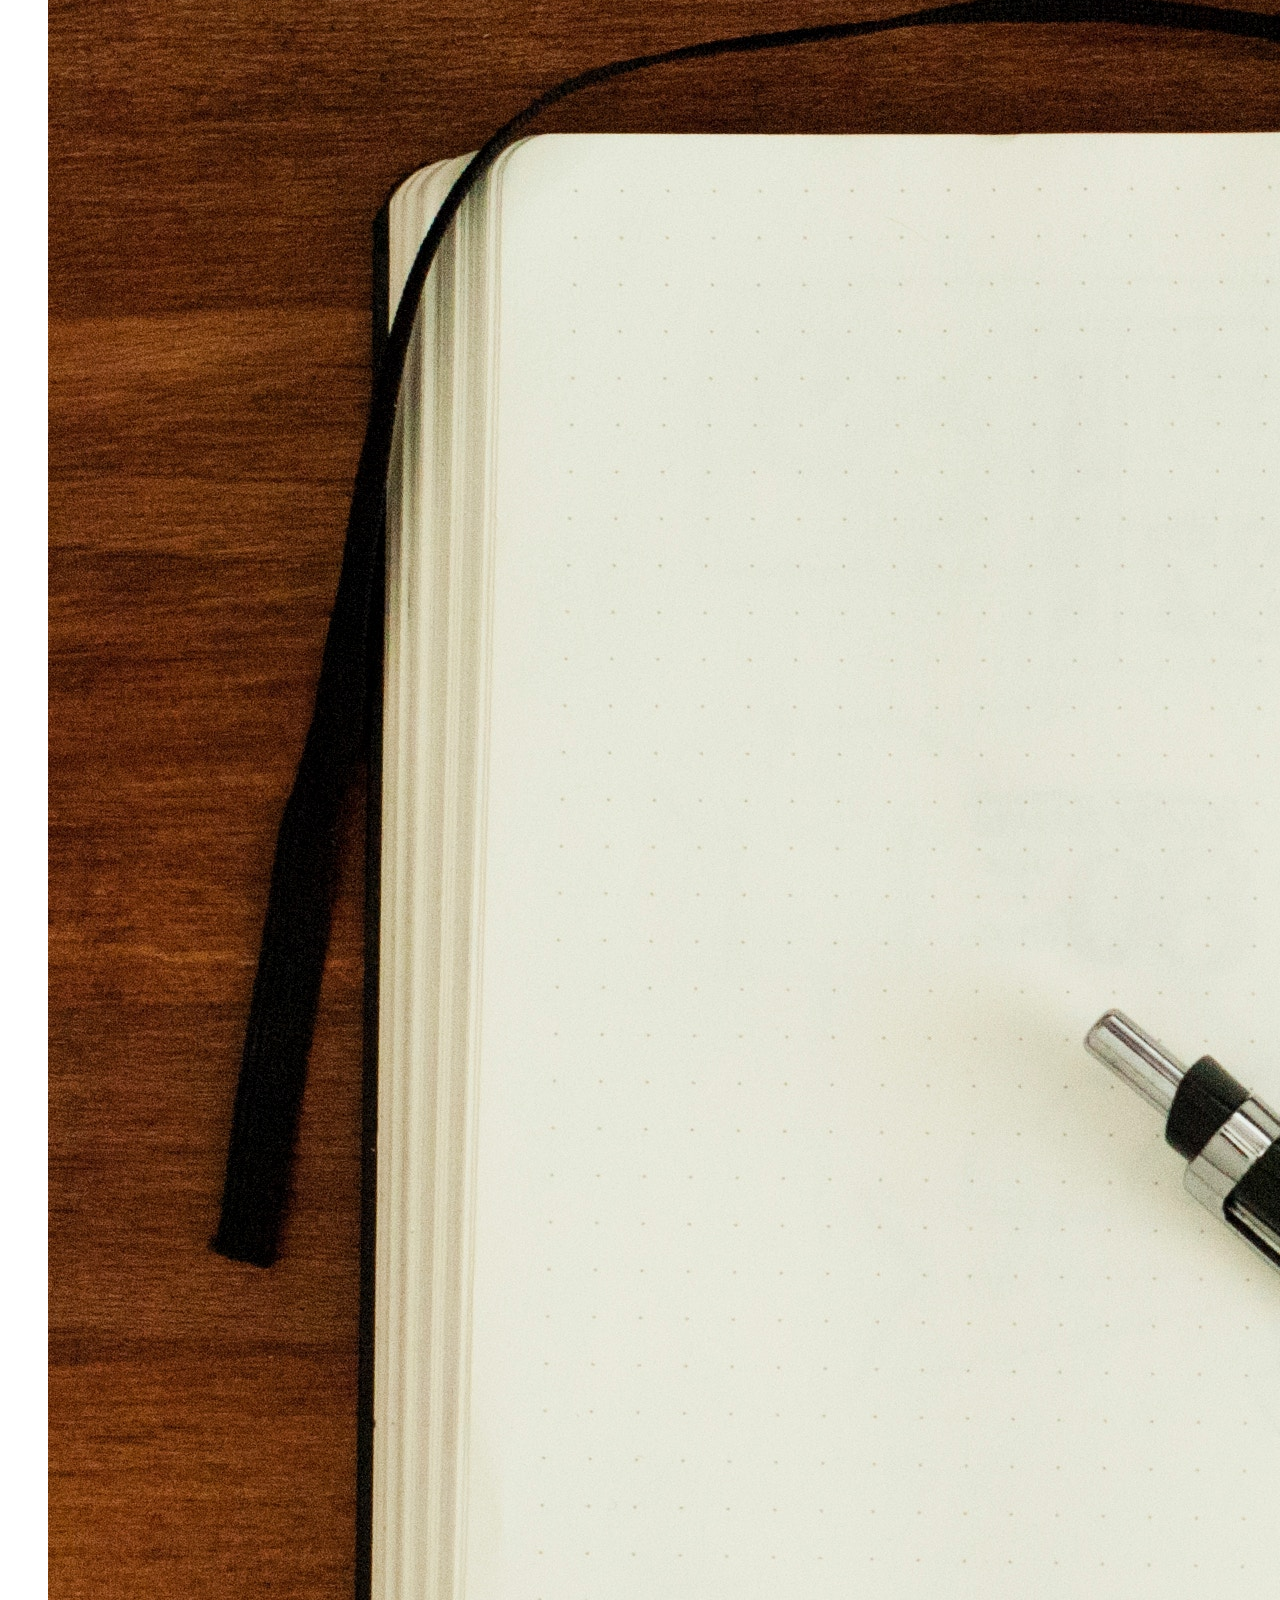
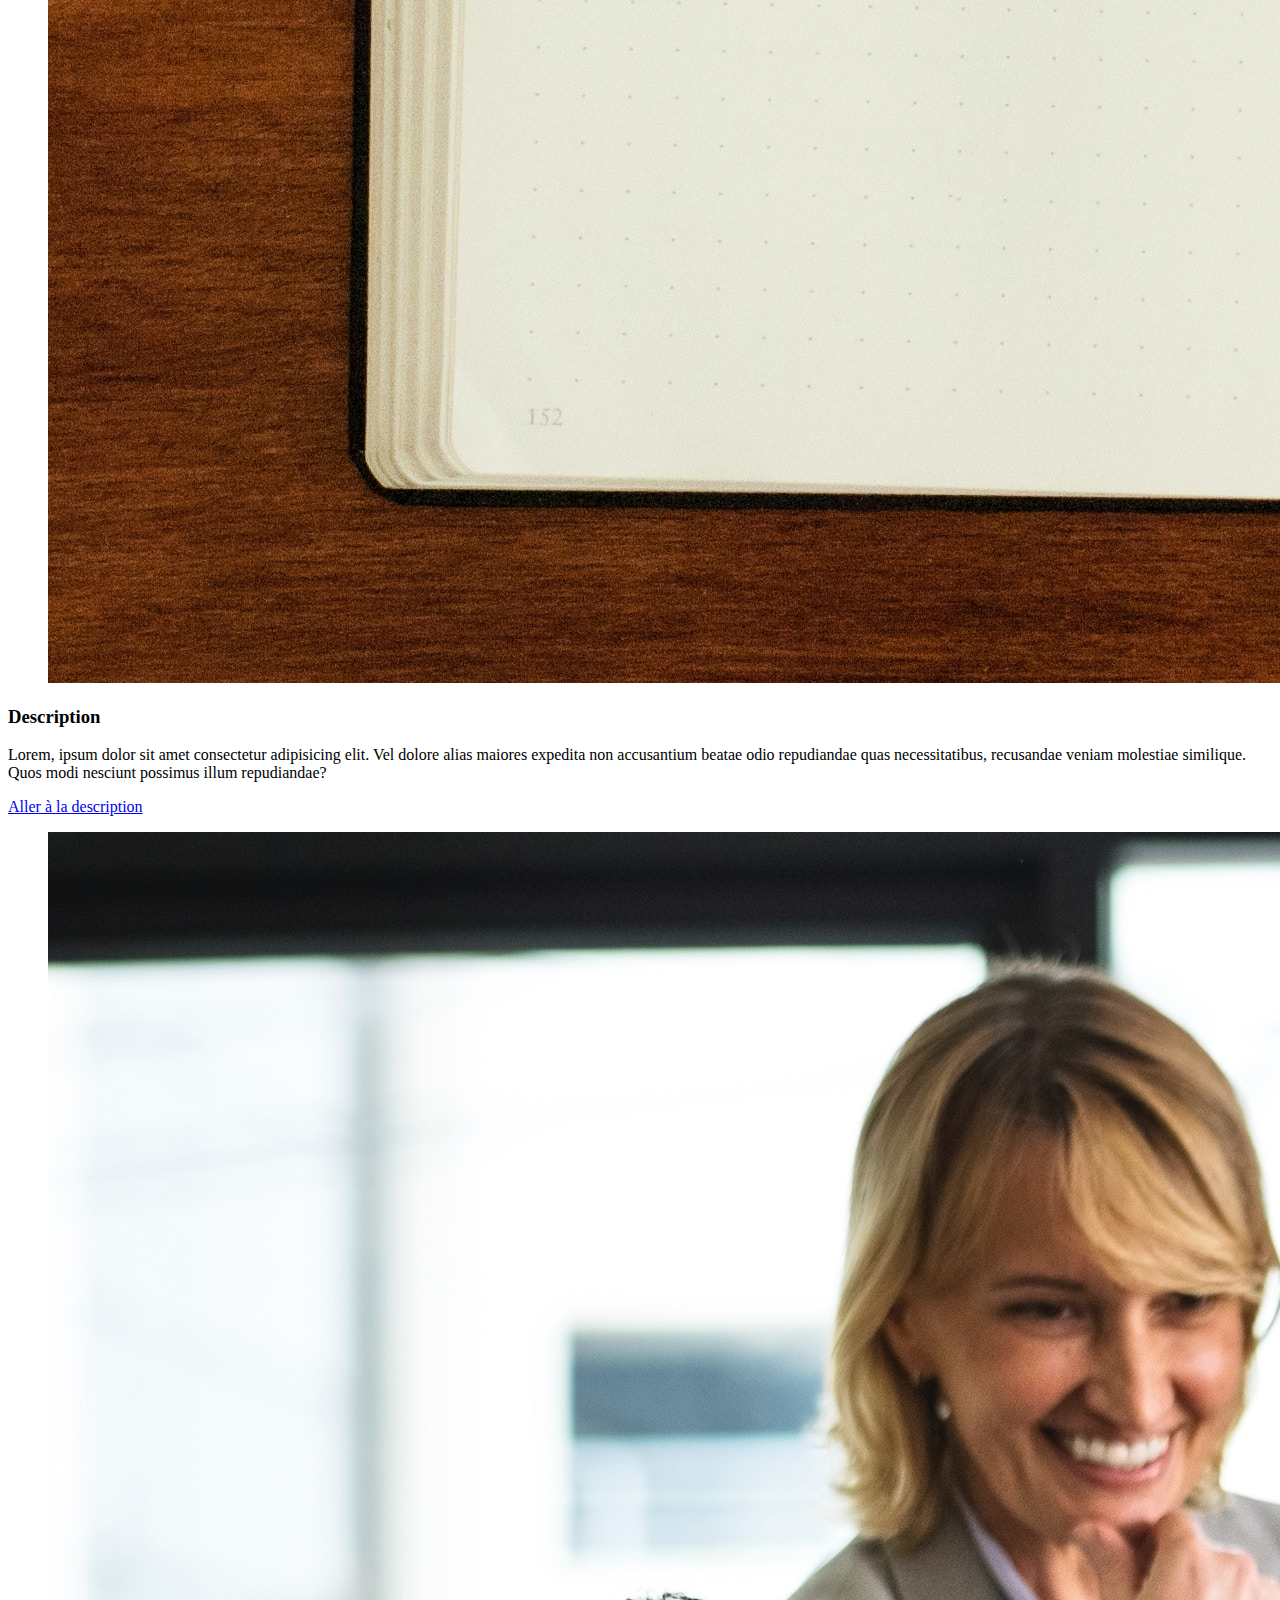
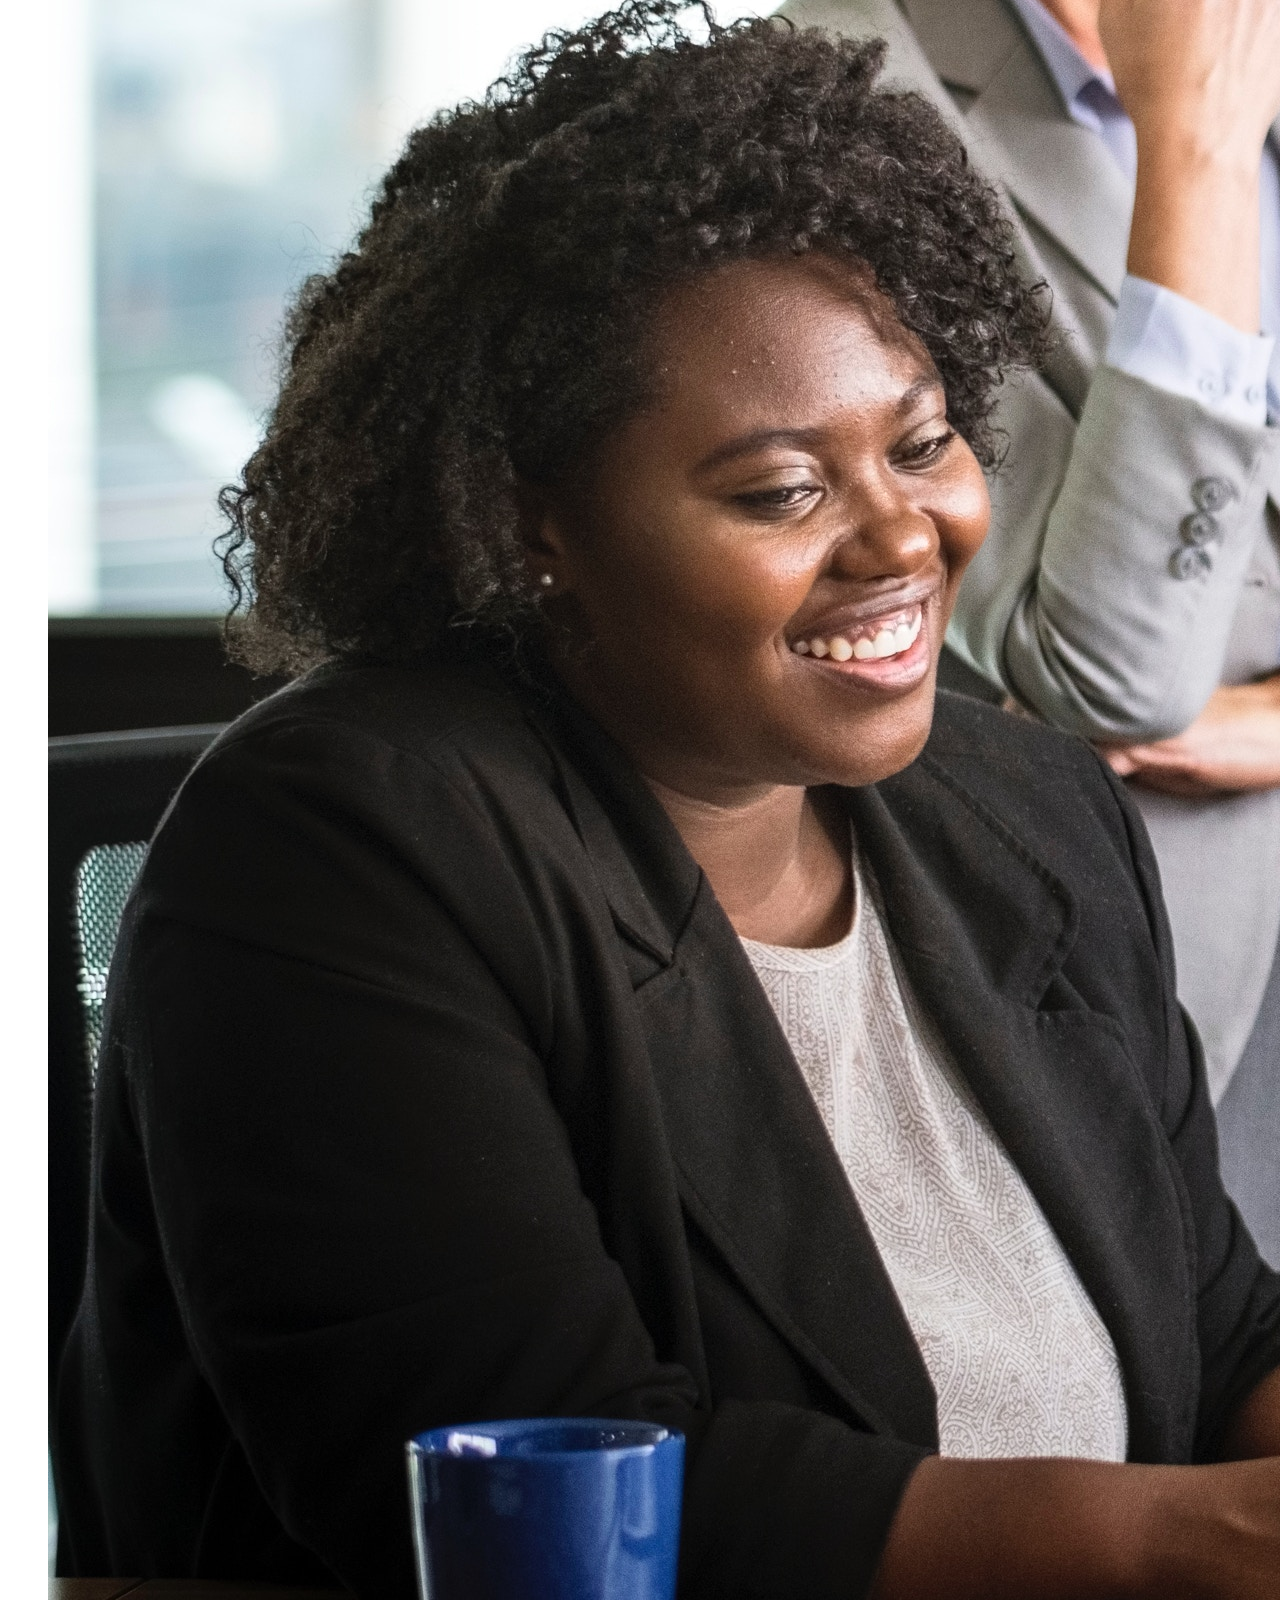
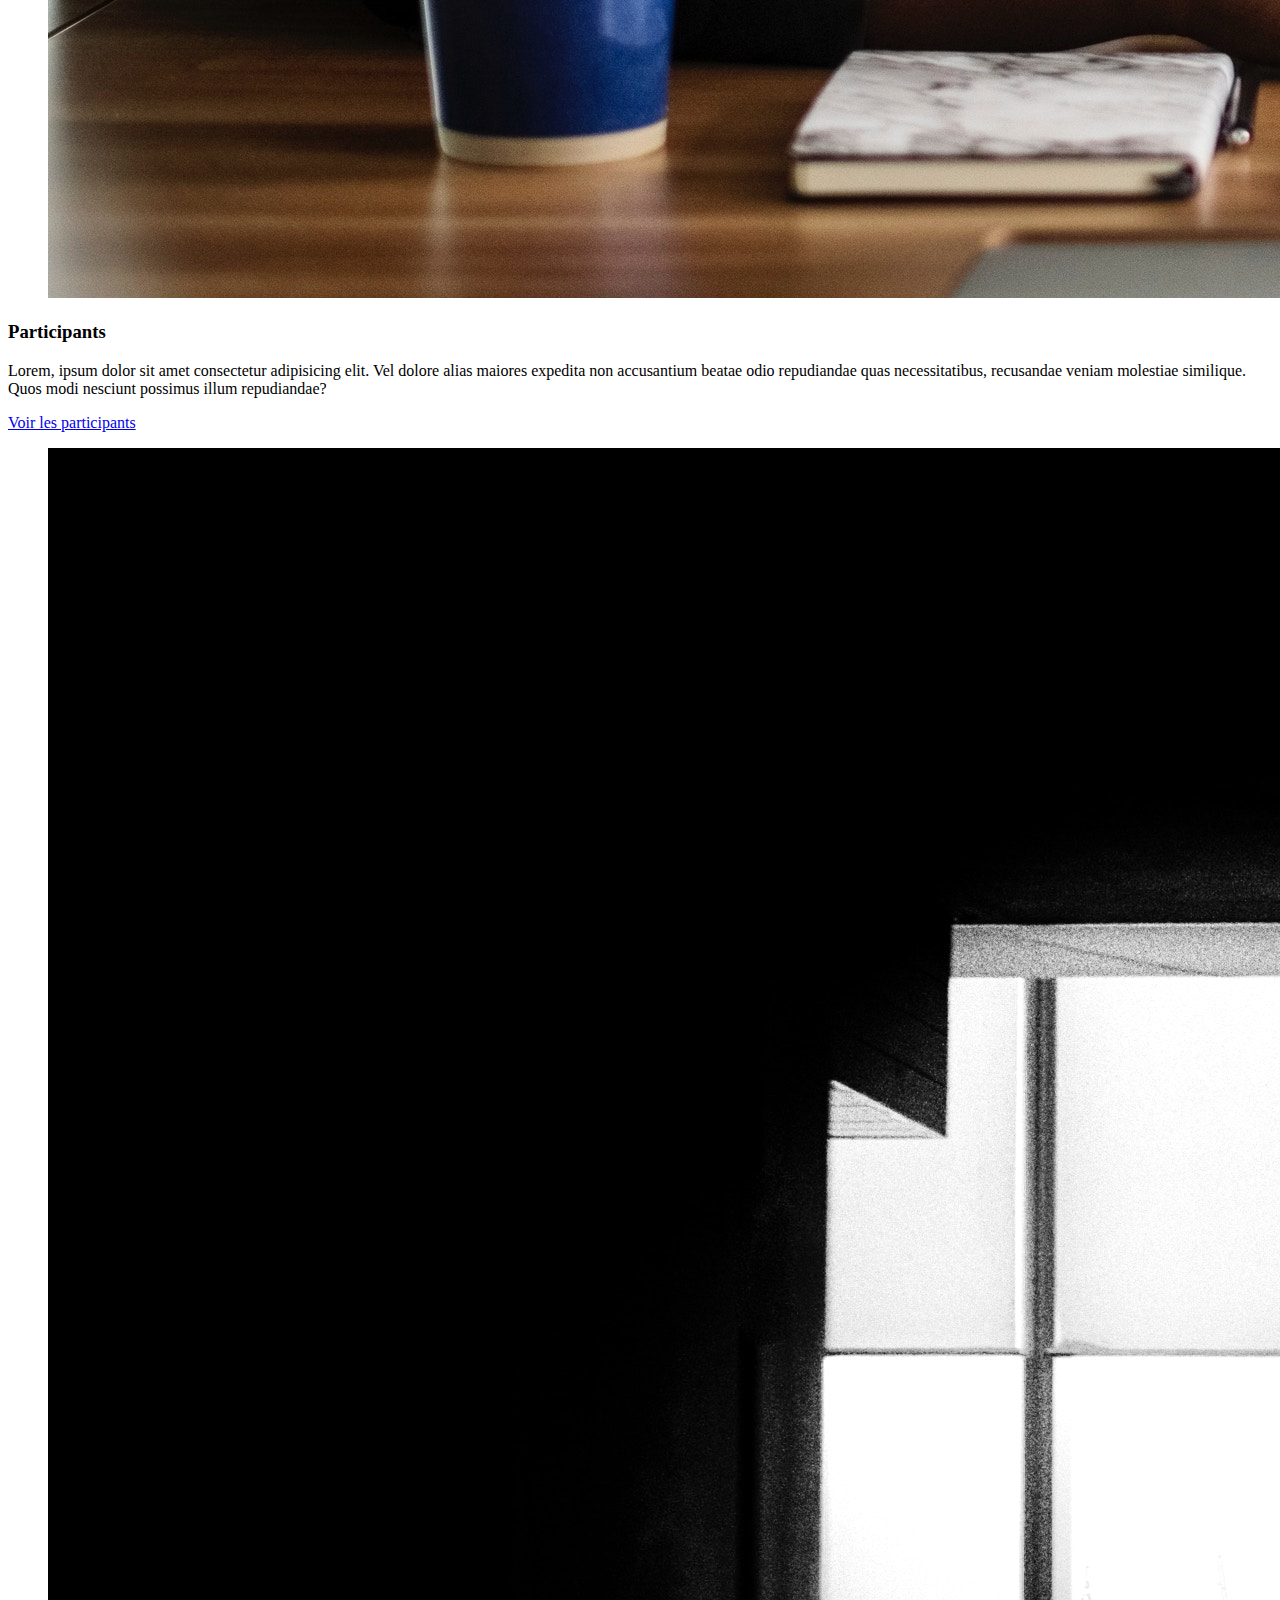
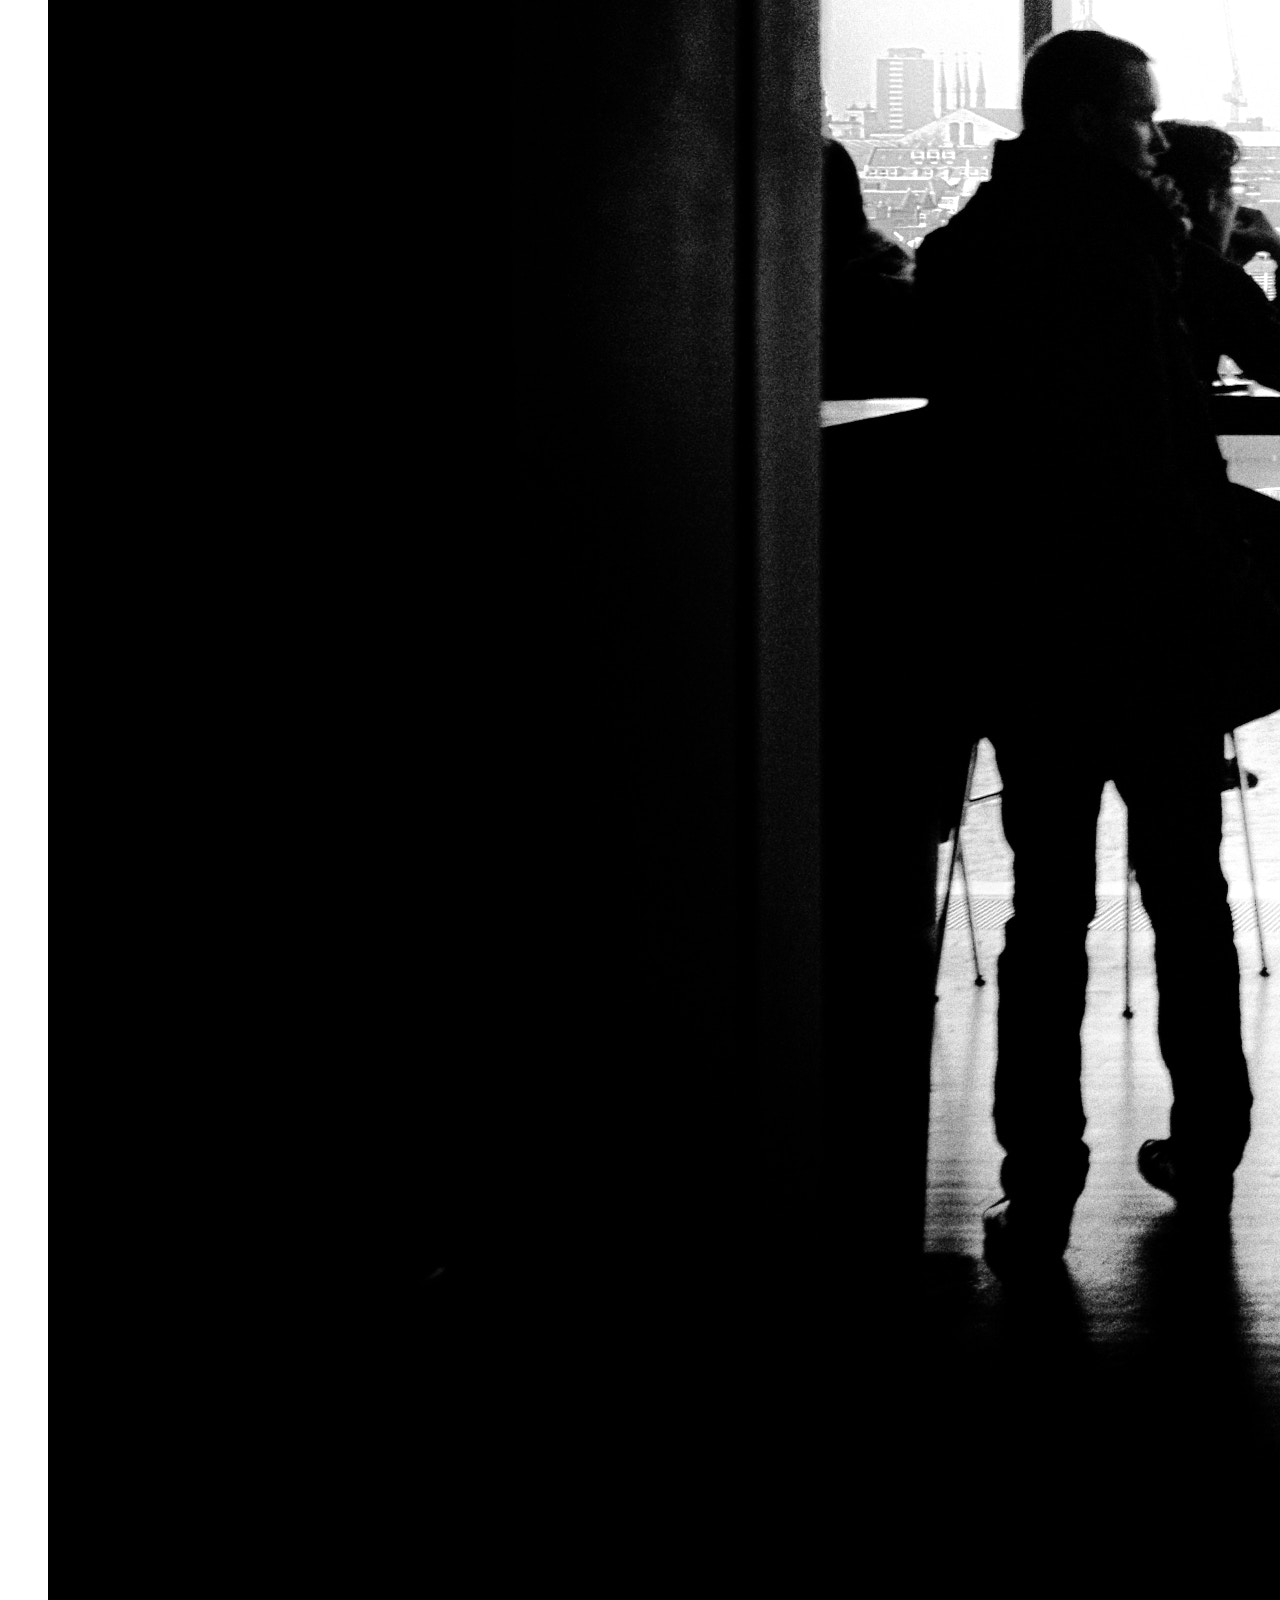
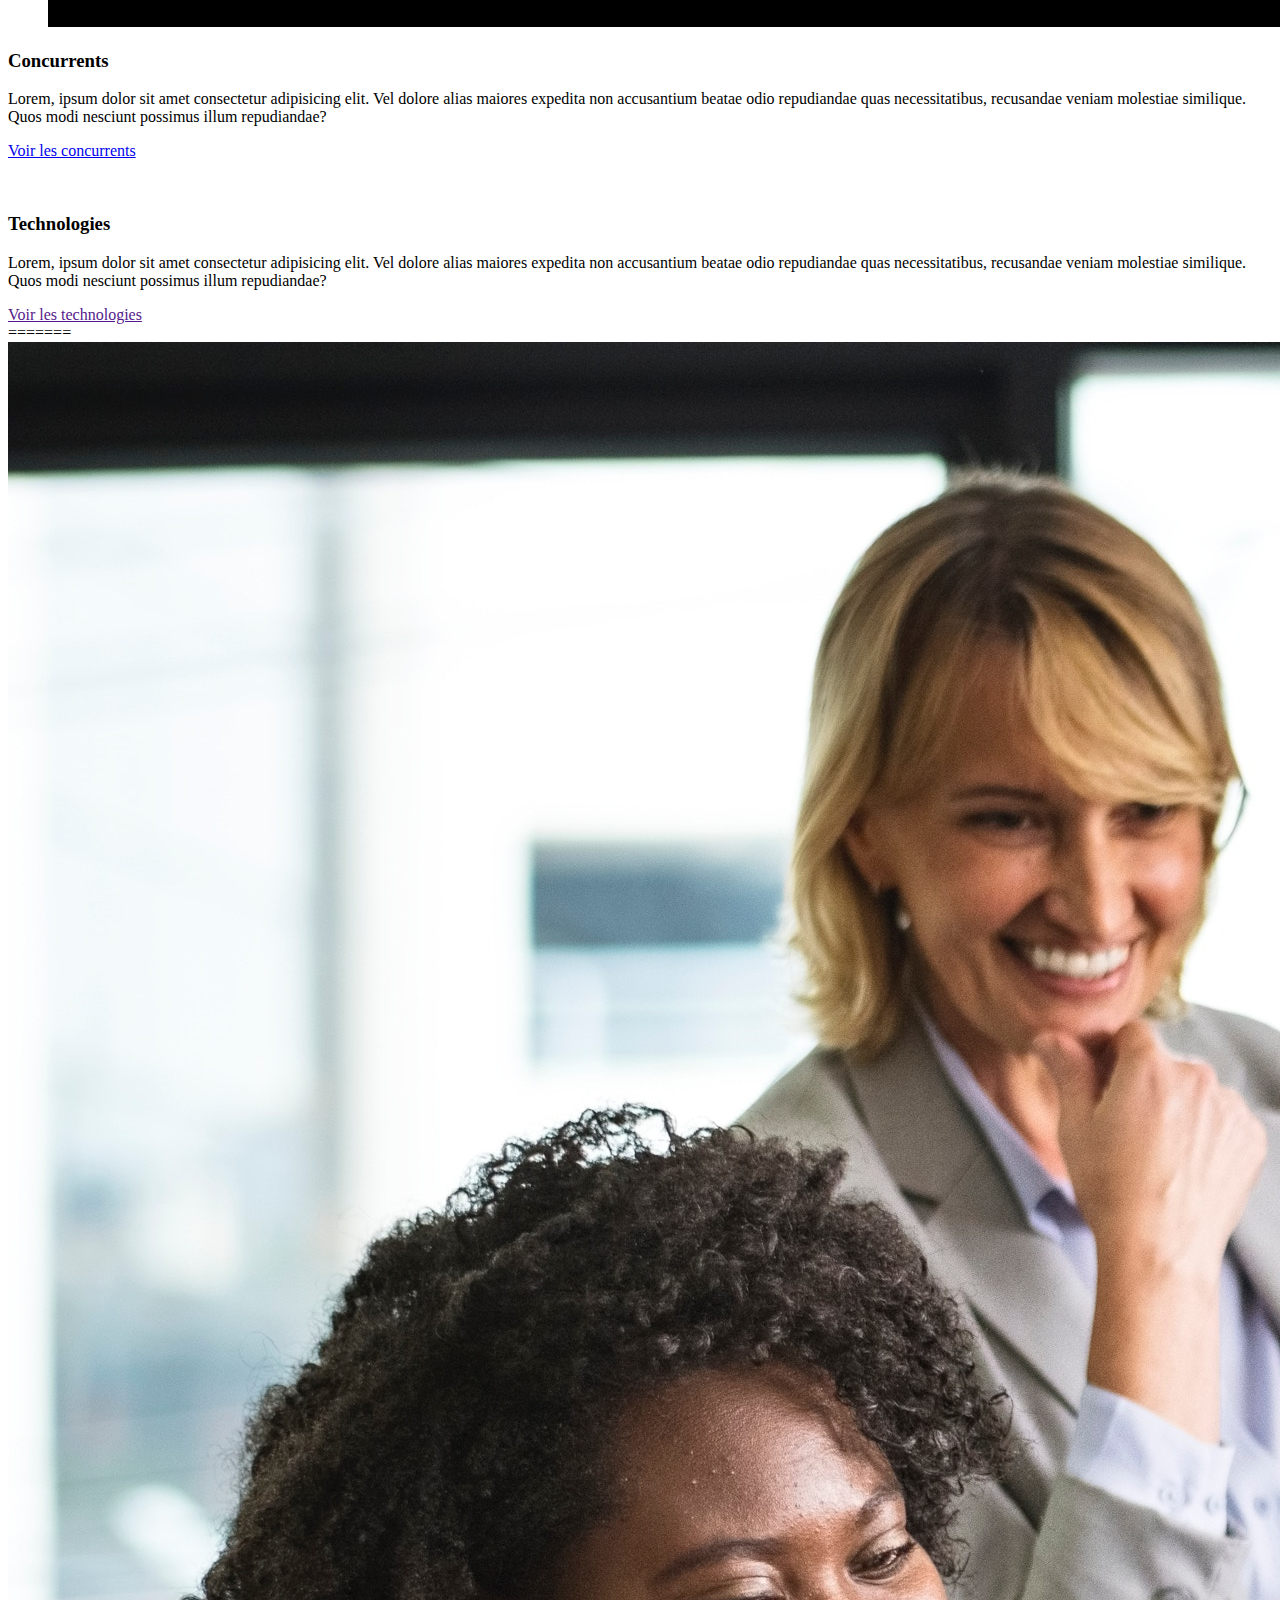
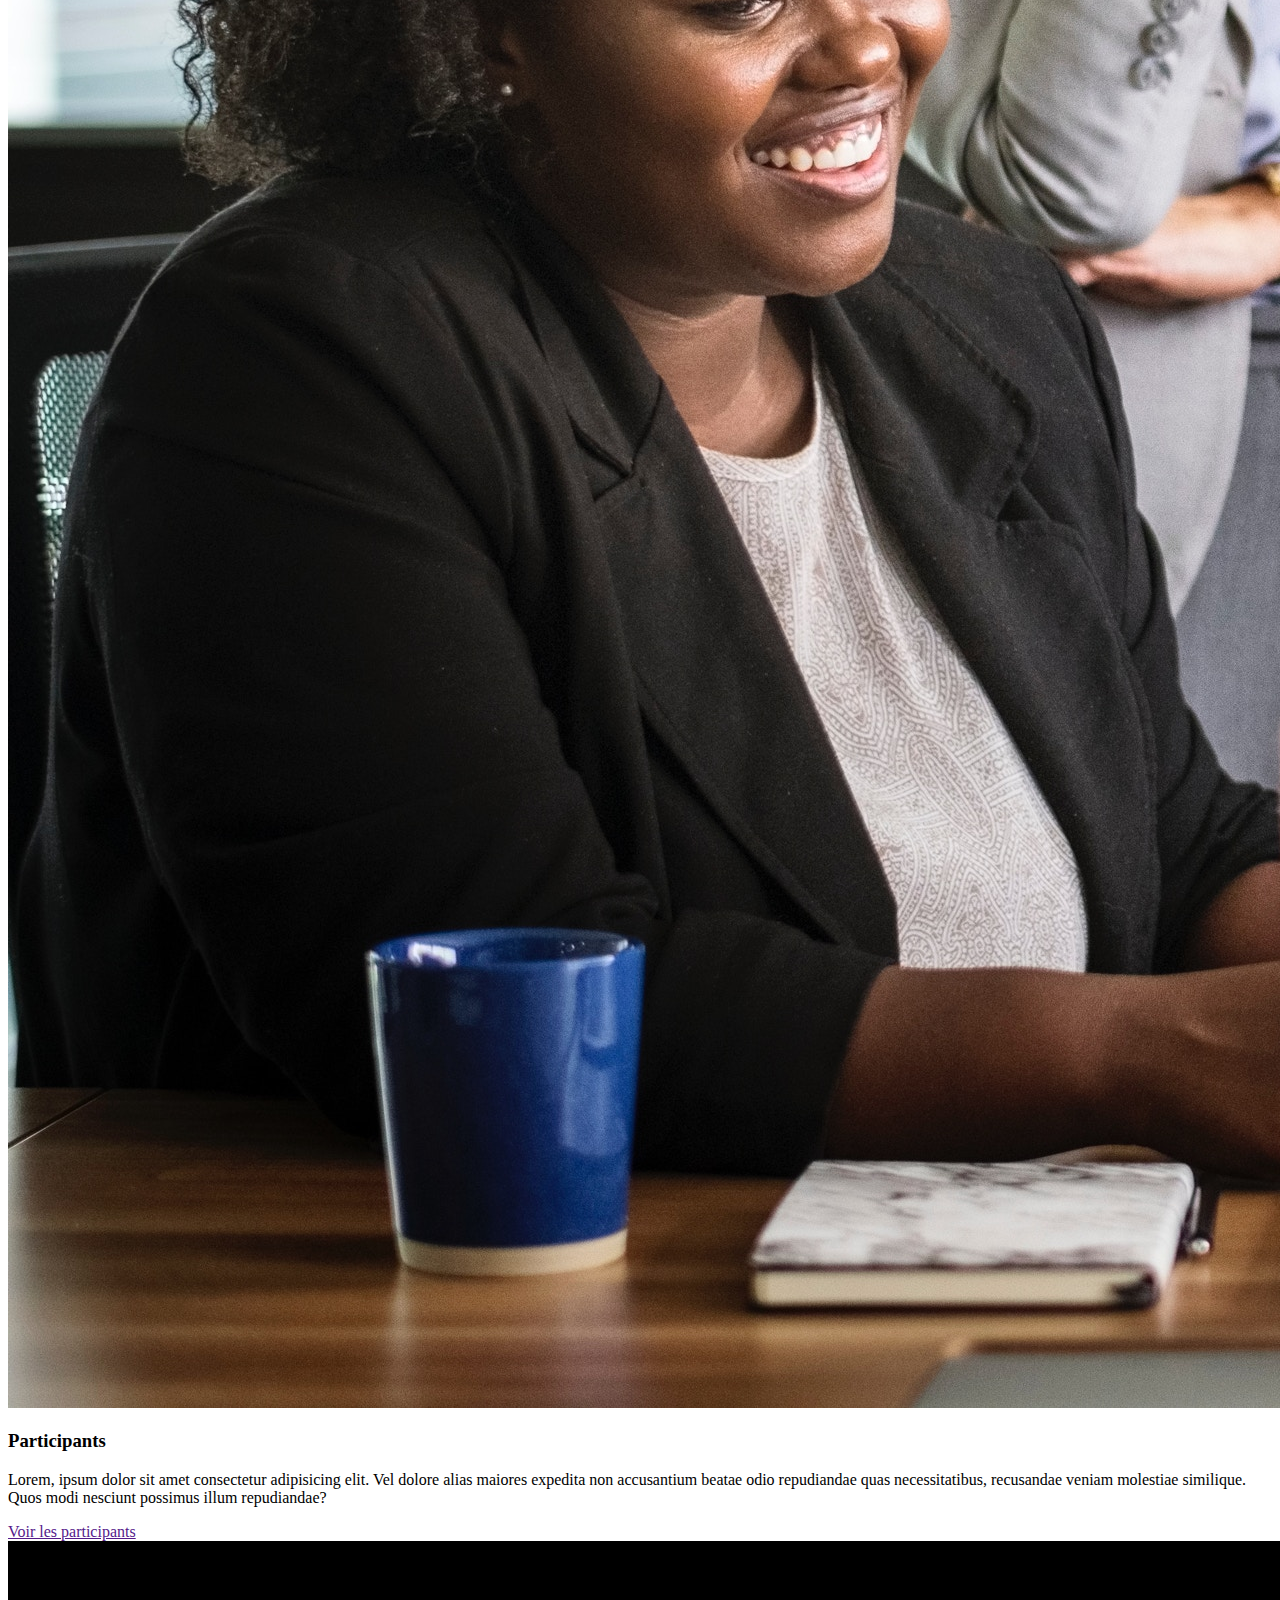
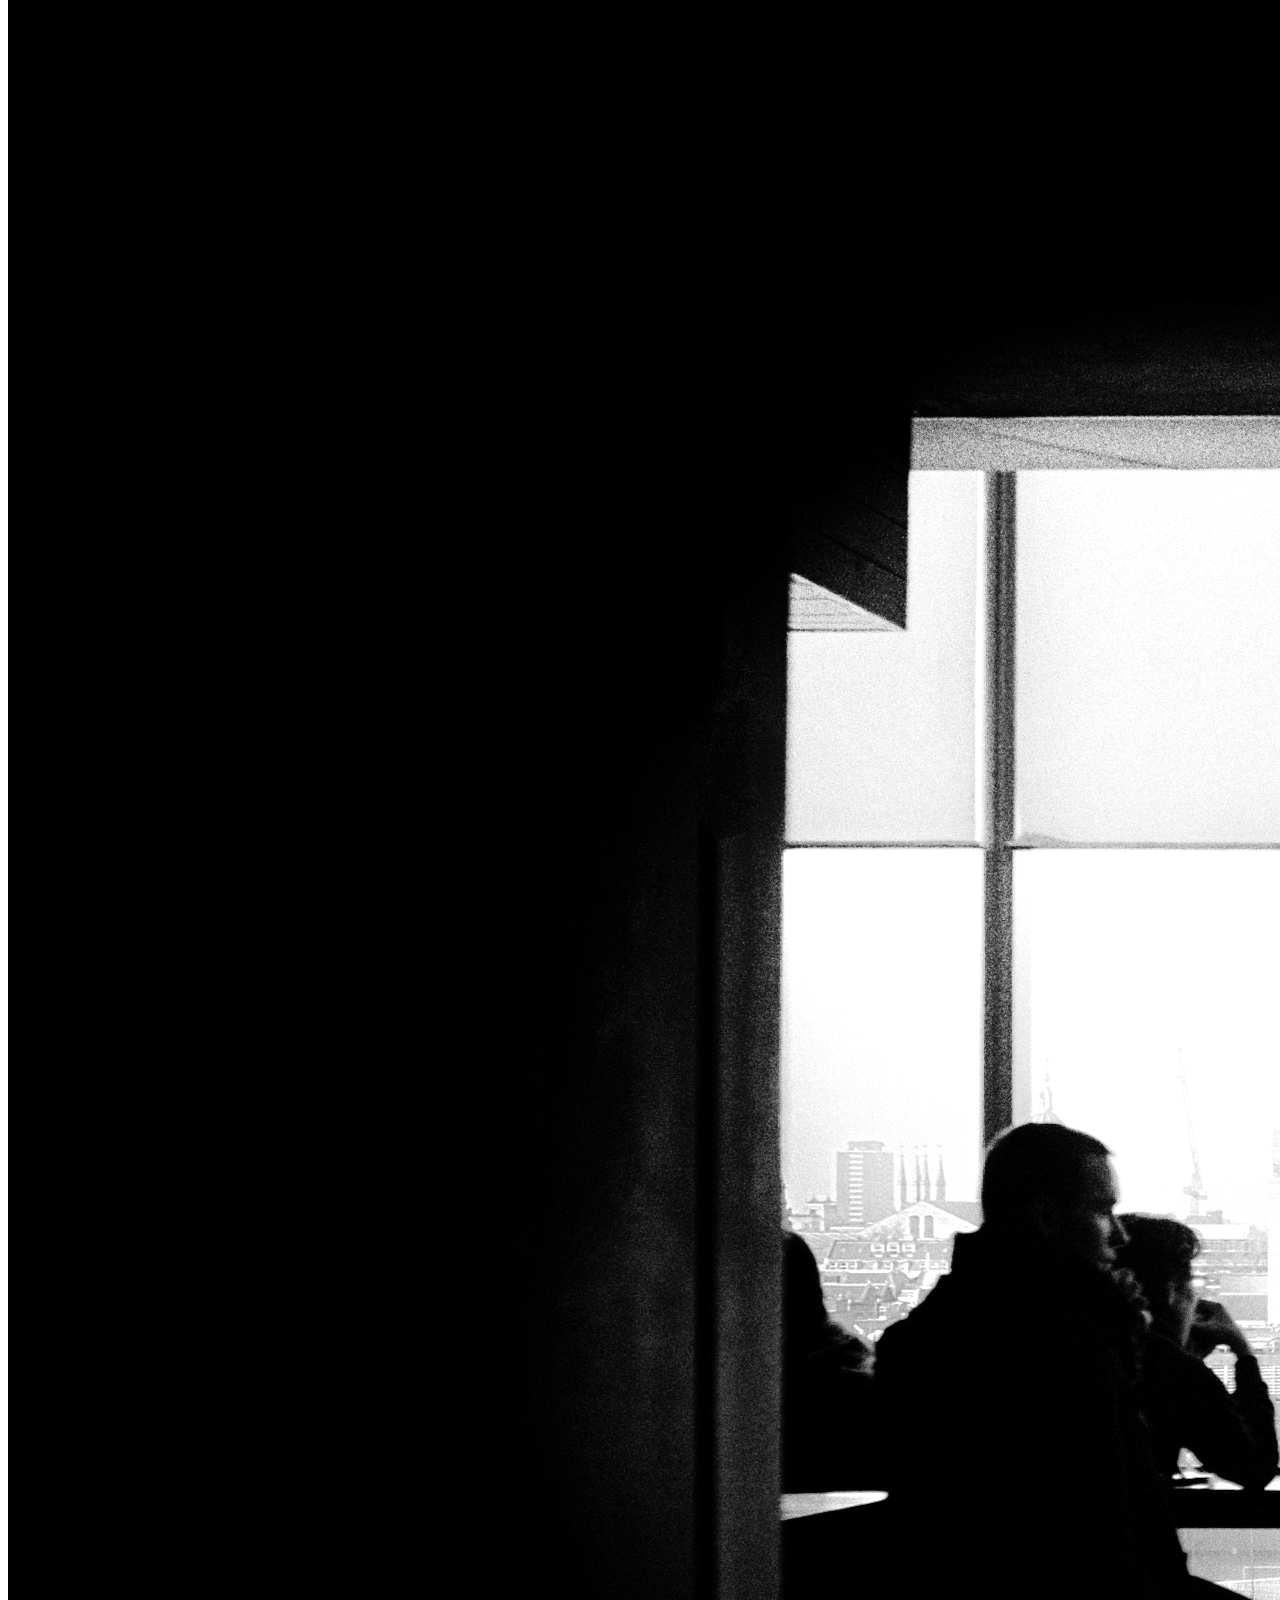
==== commit e2abdb13: "ppp" ====
--- a/index.html
+++ b/index.html
@@ -5,11 +5,6 @@
     <meta name="viewport" content="width=device-width, initial-scale=1.0" />
     <meta http-equiv="X-UA-Compatible" content="ie=edge" />
     <title>Présentation</title>
-<<<<<<< HEAD
-    <link rel="stylesheet" href="assets/css/style.css">
-</head>
-<body>
-=======
   </head>
   <body>
     <header>
@@ -22,7 +17,6 @@
         <a href="concurrents.html">Concurrents</a>
       </nav>
     </header>
->>>>>>> master
 
     <main>
       <article>
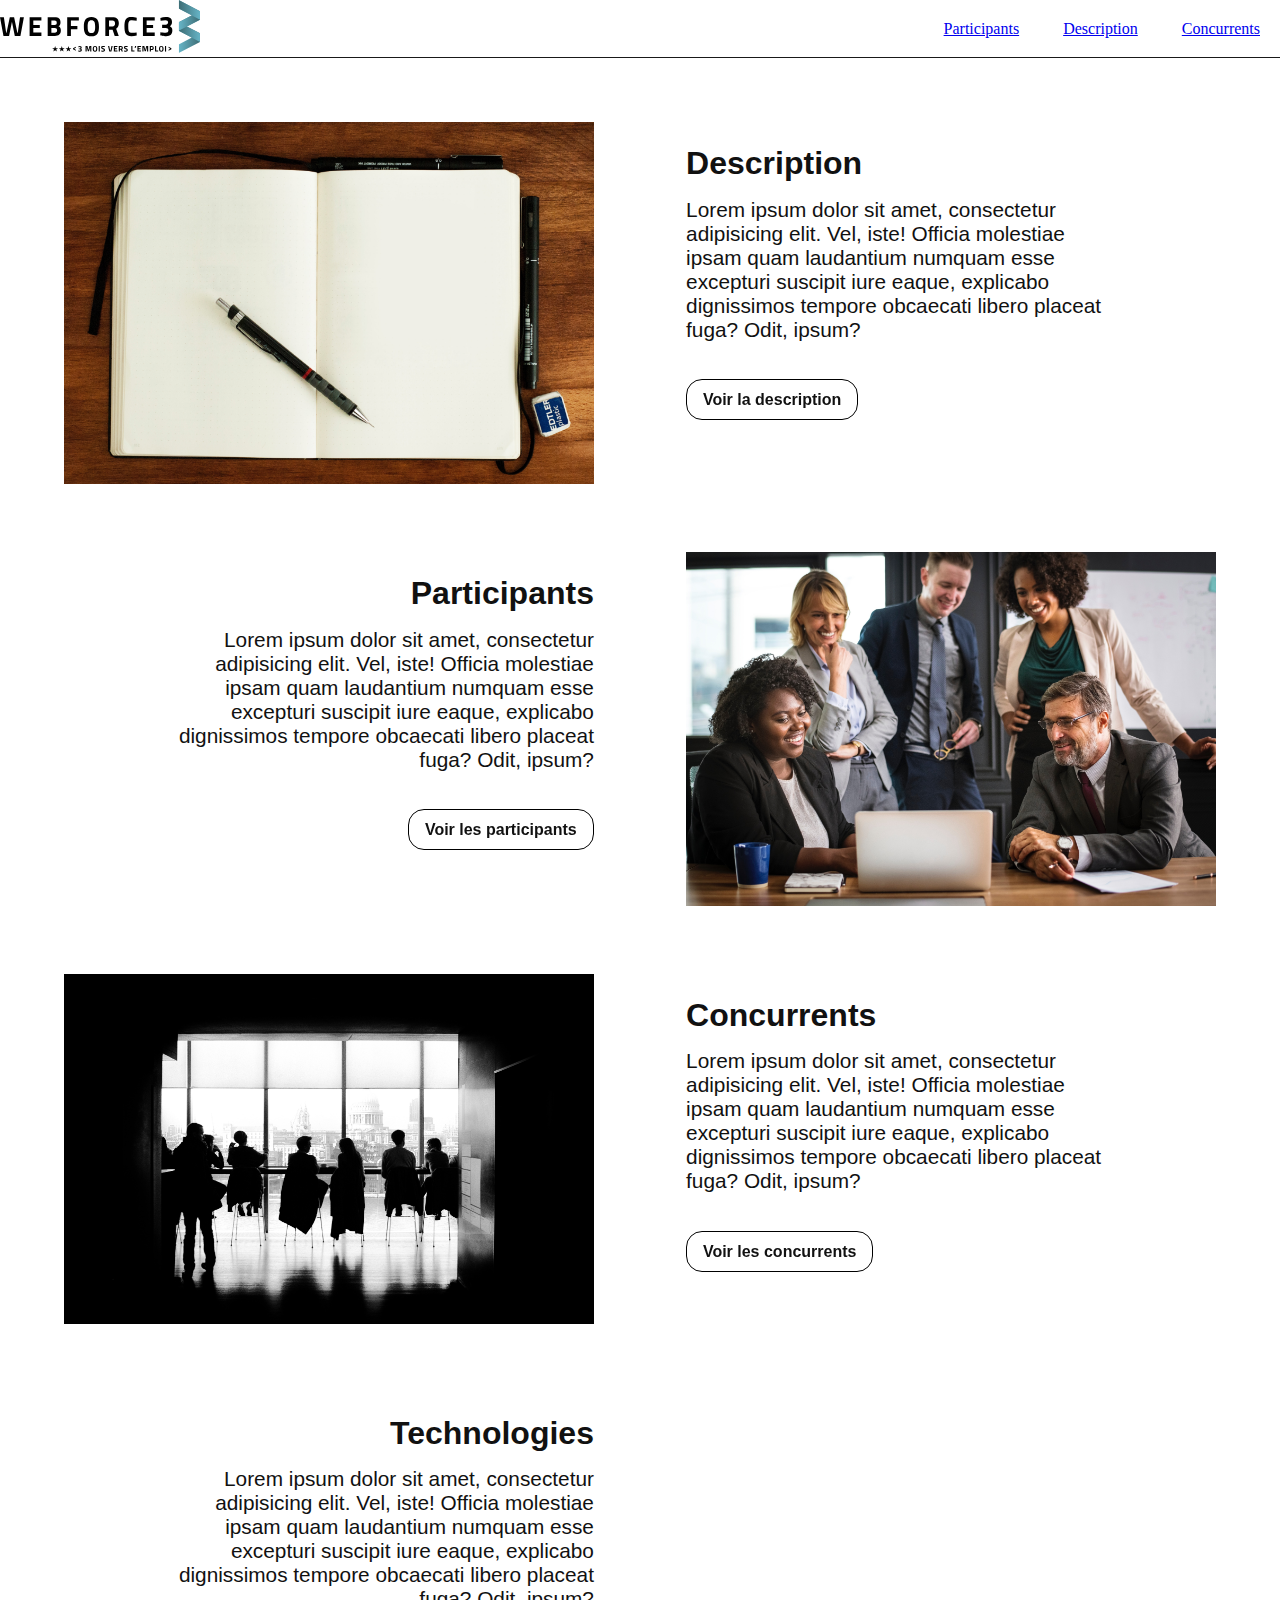
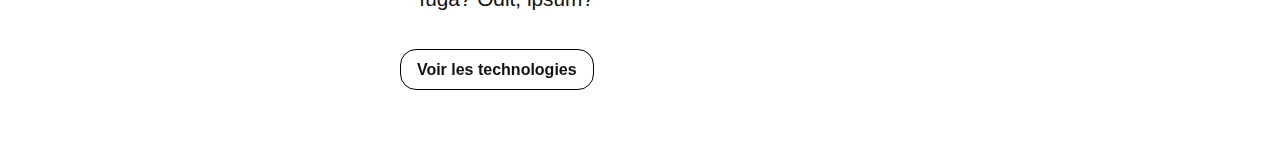
==== commit 53724264: "update 3/1/19 1555" ====
--- a/index.html
+++ b/index.html
@@ -5,129 +5,65 @@
     <meta name="viewport" content="width=device-width, initial-scale=1.0" />
     <meta http-equiv="X-UA-Compatible" content="ie=edge" />
     <title>Présentation</title>
+    <link rel="stylesheet" href="assets/css/style.css">
   </head>
   <body>
+
     <header>
-      <a class="logo" href="index.html">
-        <img src="assets/img/wf3-logo.svg" alt=""
-      /></a>
-      <nav>
-        <a href="participantes.html">Participantes</a>
-        <a href="description.html">Description</a>
-        <a href="concurrents.html">Concurrents</a>
-      </nav>
+        <a class="logo" href="index.html">
+            <img src="assets/img/wf3-logo.svg" alt=""
+        /></a>
+        <nav>
+            <a href="participants.html">Participants</a>
+            <a href="description.html">Description</a>
+            <a href="concurrents.html">Concurrents</a>
+        </nav>
     </header>
 
-    <main>
-      <article>
-        <section>
-          <img src="assets\img\mike-tinnion-327565-unsplash.jpg" alt="" />
-        </section>
-        <section>
-          <h3>Description</h3>
-          <p>
-            Lorem, ipsum dolor sit amet consectetur adipisicing elit. Vel dolore
-            alias maiores expedita non accusantium beatae odio repudiandae quas
-            necessitatibus, recusandae veniam molestiae similique. Quos modi
-            nesciunt possimus illum repudiandae?
-          </p>
-          <a href="">Aller à la description</a>
-        </section>
-      </article>
+       <main>
+            <article>
+                <figure>
+                    <img src="assets/img/mike-tinnion-327565-unsplash.jpg" alt="">
+                </figure>
+                <section class="odd">
+                    <h3>Description</h3>
+                    <p>Lorem ipsum dolor sit amet, consectetur adipisicing elit. Vel, iste! Officia molestiae ipsam quam laudantium numquam esse excepturi suscipit iure eaque, explicabo dignissimos tempore obcaecati libero placeat fuga? Odit, ipsum?</p>
+                    <a class="horizontal-transition" href="description.html">Voir la description</a>
+                </section>
+            </article>
 
-<<<<<<< HEAD
-        <article>
-            <figure>
-                <img src="assets\img\mike-tinnion-327565-unsplash.jpg" alt="">
-            </figure>
-            <section>
-                <h3>Description</h3>
-                <p>Lorem, ipsum dolor sit amet consectetur adipisicing elit. Vel dolore alias maiores expedita non accusantium beatae odio repudiandae quas necessitatibus, recusandae veniam molestiae similique. Quos modi nesciunt possimus illum repudiandae?</p>
-                <a href="description.html">Aller à la description</a>
-            </section>
-        </article>
+            <article>
+                <figure>
+                    <img src="assets/img/rawpixel-684806-unsplash.jpg" alt="">
+                </figure>
+                <section class="even">
+                    <h3>Participants</h3>
+                    <p>Lorem ipsum dolor sit amet, consectetur adipisicing elit. Vel, iste! Officia molestiae ipsam quam laudantium numquam esse excepturi suscipit iure eaque, explicabo dignissimos tempore obcaecati libero placeat fuga? Odit, ipsum?</p>
+                    <a class="horizontal-transition" href="participants.html">Voir les participants</a>
+                </section>
+            </article>
 
-        <article>
-            <figure>
-                <img src="assets\img\rawpixel-684806-unsplash.jpg" alt="">
-            </figure>
-            <section>
-                <h3>Participants</h3>
-                <p>Lorem, ipsum dolor sit amet consectetur adipisicing elit. Vel dolore alias maiores expedita non accusantium beatae odio repudiandae quas necessitatibus, recusandae veniam molestiae similique. Quos modi nesciunt possimus illum repudiandae?</p>
-                <a href="participantes.html">Voir les participants</a>
-            </section>
-        </article>
+            <article>
+                <figure>
+                    <img src="assets/img/samuel-zeller-4138-unsplash.jpg" alt="">
+                </figure>
+                <section class="odd">
+                    <h3>Concurrents</h3>
+                    <p>Lorem ipsum dolor sit amet, consectetur adipisicing elit. Vel, iste! Officia molestiae ipsam quam laudantium numquam esse excepturi suscipit iure eaque, explicabo dignissimos tempore obcaecati libero placeat fuga? Odit, ipsum?</p>
+                    <a class="horizontal-transition" href="concurrents.html">Voir les concurrents</a>
+                </section>
+            </article>
 
-        <article>
-            <figure>
-                <img src="assets\img\samuel-zeller-4138-unsplash.jpg" alt="">
-            </figure>
-            <section>
-                <h3>Concurrents</h3>
-                <p>Lorem, ipsum dolor sit amet consectetur adipisicing elit. Vel dolore alias maiores expedita non accusantium beatae odio repudiandae quas necessitatibus, recusandae veniam molestiae similique. Quos modi nesciunt possimus illum repudiandae?</p>
-                <a href="concurrents.html">Voir les concurrents</a>
-            </section>
-        </article>
-        
-        <article>
-            <figure>
-                <img src="assets\img\chris-ried-512801-unsplash.jpg" alt="">
-            </figure>
-            <section>
-                <h3>Technologies</h3>
-                <p>Lorem, ipsum dolor sit amet consectetur adipisicing elit. Vel dolore alias maiores expedita non accusantium beatae odio repudiandae quas necessitatibus, recusandae veniam molestiae similique. Quos modi nesciunt possimus illum repudiandae?</p>
-                <a href="">Voir les technologies</a>
-            </section>
-        </article>
-=======
-      <article>
-        <section>
-          <img src="assets\img\rawpixel-684806-unsplash.jpg" alt="" />
-        </section>
-        <section>
-          <h3>Participants</h3>
-          <p>
-            Lorem, ipsum dolor sit amet consectetur adipisicing elit. Vel dolore
-            alias maiores expedita non accusantium beatae odio repudiandae quas
-            necessitatibus, recusandae veniam molestiae similique. Quos modi
-            nesciunt possimus illum repudiandae?
-          </p>
-          <a href="">Voir les participants</a>
-        </section>
-      </article>
-
-      <article>
-        <section>
-          <img src="assets\img\samuel-zeller-4138-unsplash.jpg" alt="" />
-        </section>
-        <section>
-          <h3>Concurrents</h3>
-          <p>
-            Lorem, ipsum dolor sit amet consectetur adipisicing elit. Vel dolore
-            alias maiores expedita non accusantium beatae odio repudiandae quas
-            necessitatibus, recusandae veniam molestiae similique. Quos modi
-            nesciunt possimus illum repudiandae?
-          </p>
-          <a href="">Voir les concurrents</a>
-        </section>
-      </article>
->>>>>>> master
-
-      <article>
-        <section>
-          <img src="assets\img\irvan-smith-563895-unsplash.jpg" alt="" />
-        </section>
-        <section>
-          <h3>Technologies</h3>
-          <p>
-            Lorem, ipsum dolor sit amet consectetur adipisicing elit. Vel dolore
-            alias maiores expedita non accusantium beatae odio repudiandae quas
-            necessitatibus, recusandae veniam molestiae similique. Quos modi
-            nesciunt possimus illum repudiandae?
-          </p>
-          <a href="">Voir les technologies</a>
-        </section>
-      </article>
-    </main>
+            <article>
+                <figure>
+                    <img src="assets/img/chris-ried-512801-unsplash.jpg" alt="">
+                </figure>
+                <section class="even">
+                    <h3>Technologies</h3>
+                    <p>Lorem ipsum dolor sit amet, consectetur adipisicing elit. Vel, iste! Officia molestiae ipsam quam laudantium numquam esse excepturi suscipit iure eaque, explicabo dignissimos tempore obcaecati libero placeat fuga? Odit, ipsum?</p>
+                    <a class="horizontal-transition" href="">Voir les technologies</a>
+                </section>
+            </article>
+       </main> 
   </body>
 </html>
--- a/assets/css/style.css
+++ b/assets/css/style.css
@@ -0,0 +1,142 @@
+* {
+  box-sizing: border-box;
+  margin: 0;
+  padding: 0;
+}
+img {
+  max-width: 100%;
+  height: auto;
+}
+.logo {
+  width: 200px;
+  display: block;
+}
+.centered {
+  max-width: 90%;
+  width: 1200px;
+  margin: 0 auto;
+}
+/*
+header
+*/
+header {
+  display: flex;
+  align-items: center;
+  border-bottom: 1px solid #191919;
+  margin-bottom: 5%;
+}
+nav {
+  margin-left: auto;
+}
+nav a {
+  margin: 0 20px;
+}
+/*
+Home page
+*/
+article:nth-of-type(odd) {
+  display: flex;
+  flex-direction: row;
+  width: 90%;
+  margin: 0 auto 5% auto;
+}
+article:nth-of-type(even) {
+  display: flex;
+  flex-direction: row-reverse;
+  width: 90%;
+  margin: 0 auto 5% auto;
+}
+figure {
+  width: 47%;
+}
+.odd {
+  width: 47%;
+  margin: 2% 0 0 8%;
+}
+.even {
+  width: 47%;
+  margin: 2% 8% 0 0;
+  text-align: right;
+}
+.odd p, .even p {
+  width: 80%;
+}
+.even p {
+  margin-left: 20%;
+}
+h3 {
+  font-family: Arial, Helvetica, sans-serif;
+  font-size: 2rem;
+  margin-bottom: 3%;
+  color: #111111;
+}
+p {
+  font-family: Arial, Helvetica, sans-serif;
+  font-size: 1.3rem;
+  margin-bottom: 7%;
+  color: #111111;
+}
+main a {
+  font-family: Arial, Helvetica, sans-serif;
+  color: #111111;
+  font-weight: bold;
+  text-decoration: none;
+  border: 1px solid black;
+  border-radius: 1rem;
+  padding: 2% 3%;
+}
+.horizontal-transition {
+  display: inline-block;
+  vertical-align: middle;
+  border-radius: 1rem;
+  -webkit-transform: perspective(1px) translateZ(0);
+  transform: perspective(1px) translateZ(0);
+  box-shadow: 0 0 1px rgba(0, 0, 0, 0);
+  position: relative;
+  background: white;
+  -webkit-transition-property: color;
+  transition-property: color;
+  -webkit-transition-duration: 0.3s;
+  transition-duration: 0.3s;
+}
+.horizontal-transition:before {
+  content: "";
+  position: absolute;
+  z-index: -1;
+  top: 0;
+  bottom: 0;
+  left: 0;
+  right: 0;
+  border-radius: 1rem;
+  background: #111111;
+  color: white;
+  -webkit-transform: scaleX(0);
+  transform: scaleX(0);
+  -webkit-transform-origin: 50%;
+  transform-origin: 50%;
+  -webkit-transition-property: transform;
+  transition-property: transform;
+  -webkit-transition-duration: 0.3s;
+  transition-duration: 0.3s;
+  -webkit-transition-timing-function: ease-out;
+  transition-timing-function: ease-out;
+}
+.horizontal-transition:hover, .horizontal-transition:focus, .horizontal-transition:active {
+  color: white;
+  border-radius: 1rem;
+}
+.horizontal-transition:hover:before, .horizontal-transition:focus:before, .horizontal-transition:active:before {
+  -webkit-transform: scaleX(1);
+  transform: scaleX(1);
+}
+/*
+Participants
+ */
+.cards {
+  display: flex;
+  justify-content: center;
+}
+.cards .card {
+  margin: 20px;
+  text-align: center;
+}
